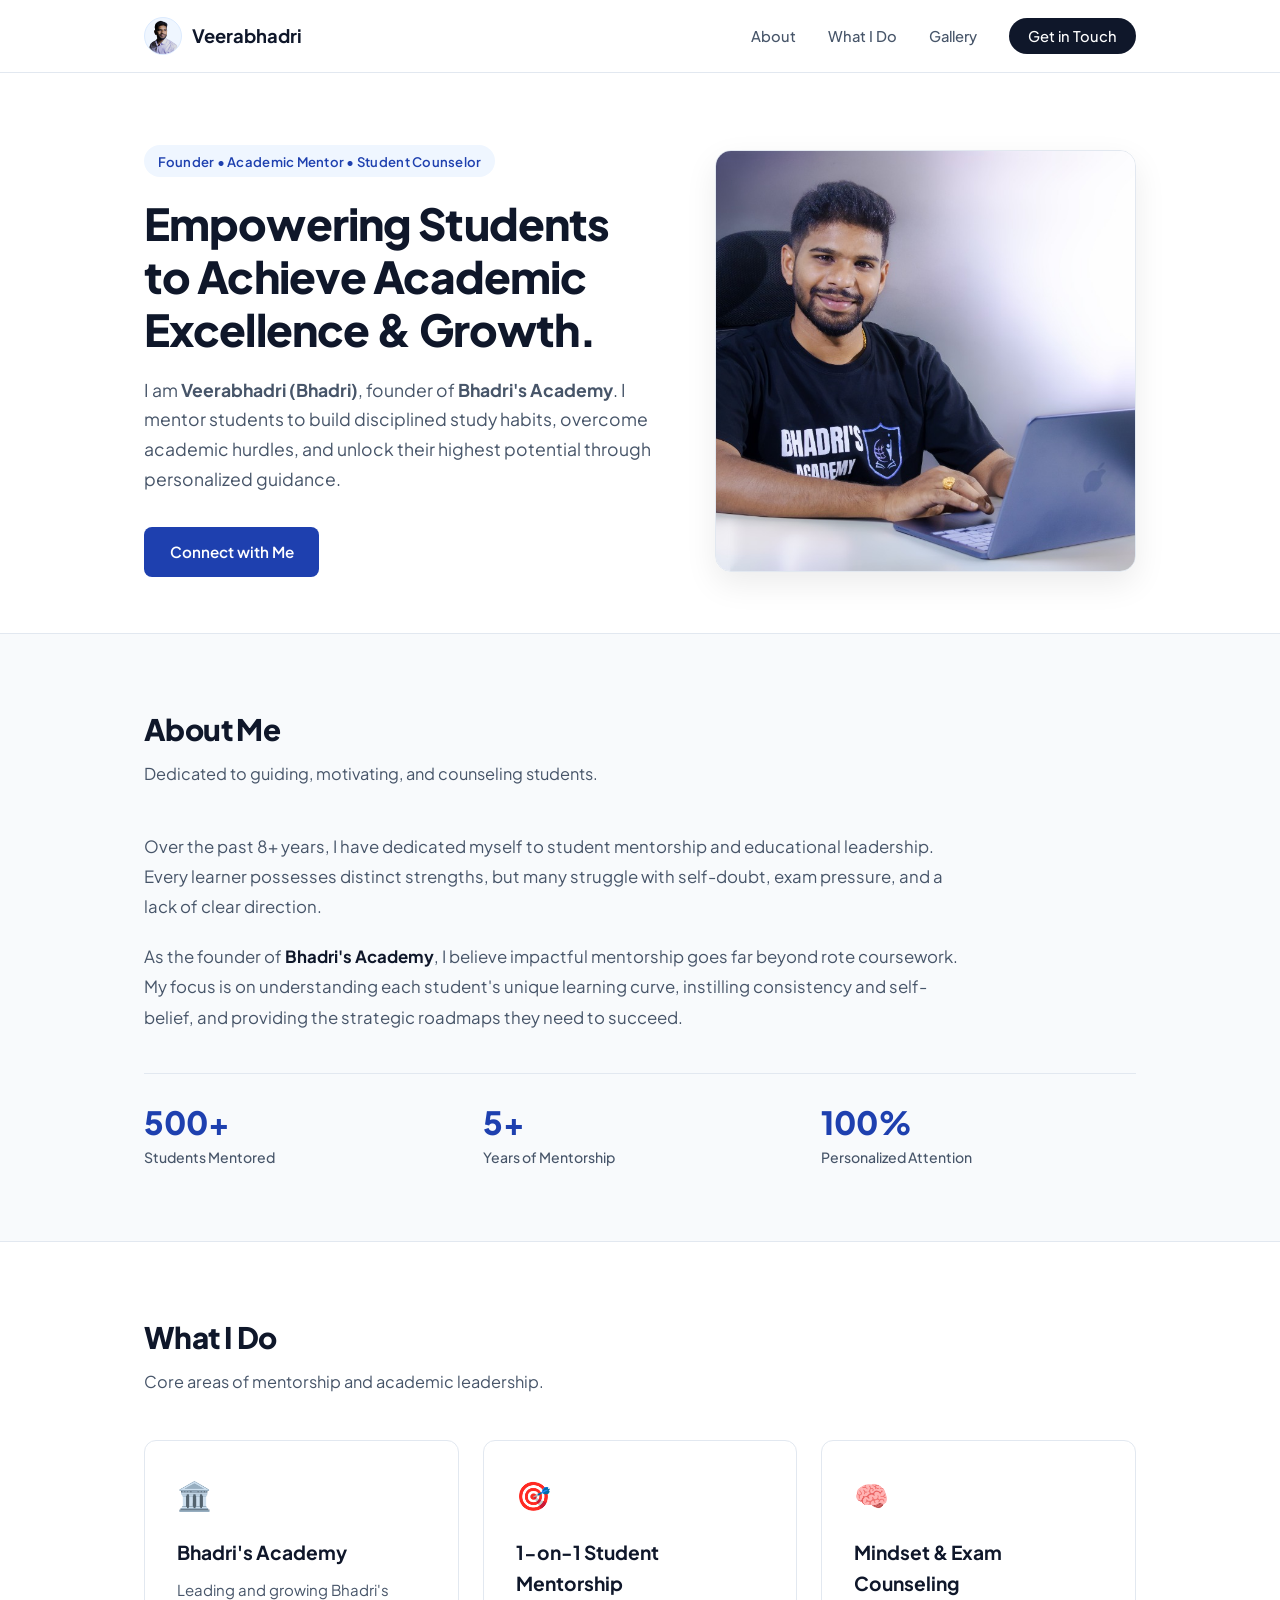
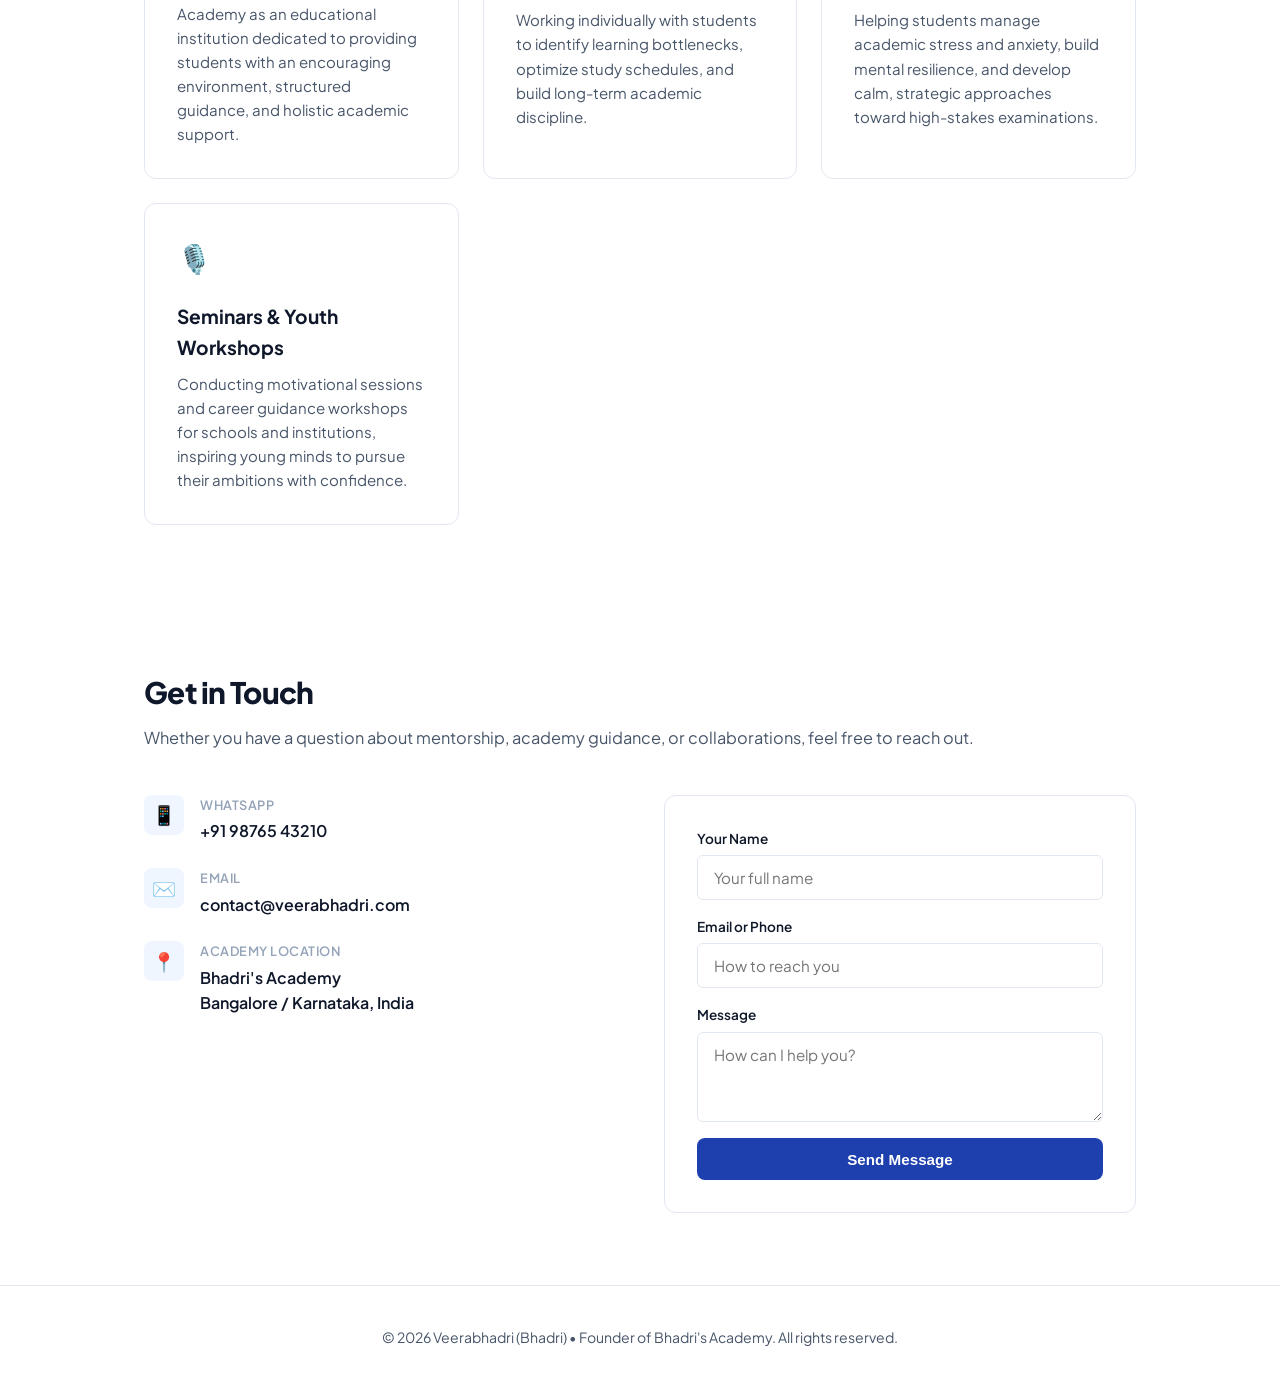
==== index.html @ ef9666cf "Initial commit: Veerabhadri (Bhadri) portfolio and gallery" ====
<!DOCTYPE html>
<html lang="en">
<head>
  <meta charset="UTF-8">
  <meta name="viewport" content="width=device-width, initial-scale=1.0">
  <title>Veerabhadri (Bhadri) | Founder & Academic Mentor, Bhadri's Academy</title>
  
  <link rel="icon" type="image/png" href="assets/images/favicon.png?v=2">
  <link rel="shortcut icon" href="favicon.ico?v=2">
  <link rel="apple-touch-icon" href="assets/images/favicon.png?v=2">

  <!-- Google Font -->
  <link rel="preconnect" href="https://fonts.googleapis.com">
  <link rel="preconnect" href="https://fonts.gstatic.com" crossorigin>
  <link href="https://fonts.googleapis.com/css2?family=Plus+Jakarta+Sans:wght@400;500;600;700;800&display=swap" rel="stylesheet">

  <link rel="stylesheet" href="assets/css/style.css">
</head>
<body>

  <!-- Navigation -->
  <header class="header">
    <div class="container nav-wrap">
      <a href="#home" class="brand">
        <img src="assets/images/logo.png" alt="Veerabhadri" class="brand-icon">
        <span>Veerabhadri</span>
      </a>

      <nav>
        <ul class="nav-links">
          <li><a href="#about">About</a></li>
          <li><a href="#focus">What I Do</a></li>
          <li><a href="gallery.html">Gallery</a></li>
          <li><a href="#contact" class="btn-contact">Get in Touch</a></li>
        </ul>
      </nav>
    </div>
  </header>

  <!-- Hero Section -->
  <section id="home" class="hero">
    <div class="container hero-grid">
      <div>
        <span class="tagline-chip">Founder &bull; Academic Mentor &bull; Student Counselor</span>
        <h1>Empowering Students to Achieve Academic Excellence & Growth.</h1>
        <p>
          I am <strong>Veerabhadri (Bhadri)</strong>, founder of <strong>Bhadri's Academy</strong>. I mentor students to build disciplined study habits, overcome academic hurdles, and unlock their highest potential through personalized guidance.
        </p>
        <div class="hero-actions">
          <a href="#contact" class="btn btn-primary">Connect with Me</a>
        </div>
      </div>

      <div class="hero-img-wrap">
        <img src="assets/images/bhadri-executive-desk.jpg" alt="Veerabhadri at desk">
      </div>
    </div>
  </section>

  <!-- About Section -->
  <section id="about" class="section section-alt">
    <div class="container">
      <div class="section-head">
        <h2>About Me</h2>
        <p>Dedicated to guiding, motivating, and counseling students.</p>
      </div>

      <div class="about-text">
        <p>
          Over the past 8+ years, I have dedicated myself to student mentorship and educational leadership. Every learner possesses distinct strengths, but many struggle with self-doubt, exam pressure, and a lack of clear direction.
        </p>
        <p>
          As the founder of <strong>Bhadri's Academy</strong>, I believe impactful mentorship goes far beyond rote coursework. My focus is on understanding each student's unique learning curve, instilling consistency and self-belief, and providing the strategic roadmaps they need to succeed.
        </p>
      </div>

      <div class="stats-row">
        <div class="stat-item">
          <h3>500+</h3>
          <span>Students Mentored</span>
        </div>
        <div class="stat-item">
          <h3>5+</h3>
          <span>Years of Mentorship</span>
        </div>
        <div class="stat-item">
          <h3>100%</h3>
          <span>Personalized Attention</span>
        </div>
      </div>
    </div>
  </section>

  <!-- What I Do Section -->
  <section id="focus" class="section">
    <div class="container">
      <div class="section-head">
        <h2>What I Do</h2>
        <p>Core areas of mentorship and academic leadership.</p>
      </div>

      <div class="cards-grid">
        <div class="card">
          <div class="card-icon">🏛️</div>
          <h3>Bhadri's Academy</h3>
          <p>
            Leading and growing Bhadri's Academy as an educational institution dedicated to providing students with an encouraging environment, structured guidance, and holistic academic support.
          </p>
        </div>

        <div class="card">
          <div class="card-icon">🎯</div>
          <h3>1-on-1 Student Mentorship</h3>
          <p>
            Working individually with students to identify learning bottlenecks, optimize study schedules, and build long-term academic discipline.
          </p>
        </div>

        <div class="card">
          <div class="card-icon">🧠</div>
          <h3>Mindset & Exam Counseling</h3>
          <p>
            Helping students manage academic stress and anxiety, build mental resilience, and develop calm, strategic approaches toward high-stakes examinations.
          </p>
        </div>

        <div class="card">
          <div class="card-icon">🎙️</div>
          <h3>Seminars & Youth Workshops</h3>
          <p>
            Conducting motivational sessions and career guidance workshops for schools and institutions, inspiring young minds to pursue their ambitions with confidence.
          </p>
        </div>
      </div>
    </div>
  </section>


  <!-- Contact Section -->
  <section id="contact" class="section">
    <div class="container">
      <div class="section-head">
        <h2>Get in Touch</h2>
        <p>Whether you have a question about mentorship, academy guidance, or collaborations, feel free to reach out.</p>
      </div>

      <div class="contact-grid">
        <div class="contact-info">
          <div class="contact-item">
            <div class="contact-icon">📱</div>
            <div>
              <div class="contact-label">WhatsApp</div>
              <div class="contact-val">
                <a href="https://wa.me/919876543210" target="_blank" rel="noopener">+91 98765 43210</a>
              </div>
            </div>
          </div>

          <div class="contact-item">
            <div class="contact-icon">✉️</div>
            <div>
              <div class="contact-label">Email</div>
              <div class="contact-val">
                <a href="mailto:contact@veerabhadri.com">contact@veerabhadri.com</a>
              </div>
            </div>
          </div>

          <div class="contact-item">
            <div class="contact-icon">📍</div>
            <div>
              <div class="contact-label">Academy Location</div>
              <div class="contact-val">
                Bhadri's Academy<br>
                Bangalore / Karnataka, India
              </div>
            </div>
          </div>
        </div>

        <form id="contactForm" class="simple-form">
          <div id="formSuccess" class="form-success"></div>

          <div class="form-group">
            <label for="name">Your Name</label>
            <input type="text" id="name" required placeholder="Your full name">
          </div>

          <div class="form-group">
            <label for="email">Email or Phone</label>
            <input type="text" id="email" required placeholder="How to reach you">
          </div>

          <div class="form-group">
            <label for="message">Message</label>
            <textarea id="message" rows="3" required placeholder="How can I help you?"></textarea>
          </div>

          <button type="submit" class="btn btn-primary" style="border: none; cursor: pointer; justify-content: center;">
            Send Message
          </button>
        </form>
      </div>
    </div>
  </section>

  <!-- Footer -->
  <footer class="footer">
    <div class="container">
      <p>&copy; 2026 Veerabhadri (Bhadri) &bull; Founder of Bhadri's Academy. All rights reserved.</p>
    </div>
  </footer>

  <script src="assets/js/main.js"></script>
</body>
</html>
---- assets/css/style.css ----
/* ==========================================================================
   Veerabhadri (Bhadri) - Clean & Minimal Portfolio
   ========================================================================== */

:root {
  --primary: #1E40AF;
  --primary-hover: #1D4ED8;
  --text-main: #0F172A;
  --text-muted: #475569;
  --text-light: #94A3B8;
  --bg-page: #FFFFFF;
  --bg-section: #F8FAFC;
  --bg-card: #FFFFFF;
  --border: #E2E8F0;
  --radius: 12px;
  --font-main: 'Plus Jakarta Sans', -apple-system, BlinkMacSystemFont, 'Segoe UI', Roboto, sans-serif;
}

*, *::before, *::after {
  box-sizing: border-box;
  margin: 0;
  padding: 0;
}

html {
  scroll-behavior: smooth;
  scroll-padding-top: 80px;
}

body {
  font-family: var(--font-main);
  background: var(--bg-page);
  color: var(--text-main);
  line-height: 1.6;
  -webkit-font-smoothing: antialiased;
}

img {
  display: block;
  max-width: 100%;
}

a {
  color: inherit;
  text-decoration: none;
}

.container {
  max-width: 1040px;
  margin: 0 auto;
  padding: 0 1.5rem;
}

/* Header */
.header {
  position: sticky;
  top: 0;
  background: rgba(255, 255, 255, 0.95);
  backdrop-filter: blur(10px);
  border-bottom: 1px solid var(--border);
  z-index: 50;
}

.nav-wrap {
  display: flex;
  align-items: center;
  justify-content: space-between;
  height: 72px;
}

.brand {
  display: flex;
  align-items: center;
  gap: 0.6rem;
  font-weight: 700;
  font-size: 1.15rem;
  color: var(--text-main);
}

.brand-icon {
  width: 38px;
  height: 38px;
  border-radius: 50%;
  object-fit: cover;
  background: #EFF6FF;
  border: 1.5px solid #DBEAFE;
  display: block;
  flex-shrink: 0;
}

.nav-links {
  display: flex;
  gap: 2rem;
  list-style: none;
}

.nav-links a {
  font-size: 0.92rem;
  font-weight: 500;
  color: var(--text-muted);
  transition: color 0.2s;
}

.nav-links a:hover {
  color: var(--primary);
}

.btn-contact {
  background: var(--text-main);
  color: #FFFFFF !important;
  padding: 0.55rem 1.2rem;
  border-radius: 999px;
  font-weight: 600;
  font-size: 0.88rem;
  transition: background 0.2s;
}

.btn-contact:hover {
  background: var(--primary);
}

/* Hero Section */
.hero {
  padding: 4.5rem 0 3.5rem;
}

.hero-grid {
  display: grid;
  grid-template-columns: 1.1fr 0.9fr;
  align-items: center;
  gap: 3.5rem;
}

.tagline-chip {
  display: inline-block;
  font-size: 0.82rem;
  font-weight: 600;
  color: var(--primary);
  background: #EFF6FF;
  padding: 0.35rem 0.85rem;
  border-radius: 999px;
  margin-bottom: 1.25rem;
  letter-spacing: 0.02em;
}

.hero h1 {
  font-size: 2.75rem;
  font-weight: 800;
  line-height: 1.2;
  letter-spacing: -0.02em;
  margin-bottom: 1.25rem;
}

.hero p {
  font-size: 1.1rem;
  color: var(--text-muted);
  line-height: 1.7;
  margin-bottom: 2rem;
}

.hero-actions {
  display: flex;
  gap: 1rem;
  flex-wrap: wrap;
}

.btn {
  display: inline-flex;
  align-items: center;
  gap: 0.5rem;
  padding: 0.8rem 1.6rem;
  border-radius: 8px;
  font-size: 0.95rem;
  font-weight: 600;
  transition: all 0.2s;
}

.btn-primary {
  background: var(--primary);
  color: #FFFFFF;
}

.btn-primary:hover {
  background: var(--primary-hover);
}

.btn-outline {
  border: 1px solid var(--border);
  color: var(--text-main);
  background: #FFFFFF;
}

.btn-outline:hover {
  background: var(--bg-section);
  border-color: #CBD5E1;
}

.hero-img-wrap {
  border-radius: 16px;
  overflow: hidden;
  box-shadow: 0 12px 32px rgba(0, 0, 0, 0.08);
  border: 1px solid var(--border);
}

.hero-img-wrap img {
  width: 100%;
  height: 420px;
  object-fit: cover;
  object-position: center top;
}

/* Section Common */
.section {
  padding: 4.5rem 0;
}

.section-alt {
  background: var(--bg-section);
  border-top: 1px solid var(--border);
  border-bottom: 1px solid var(--border);
}

.section-head {
  margin-bottom: 2.75rem;
}

.section-head h2 {
  font-size: 1.85rem;
  font-weight: 800;
  letter-spacing: -0.02em;
  margin-bottom: 0.5rem;
}

.section-head p {
  color: var(--text-muted);
  font-size: 1.02rem;
}

/* About Section */
.about-text {
  font-size: 1.05rem;
  color: var(--text-muted);
  line-height: 1.8;
  display: flex;
  flex-direction: column;
  gap: 1.25rem;
  max-width: 820px;
}

.about-text strong {
  color: var(--text-main);
}

.stats-row {
  display: grid;
  grid-template-columns: repeat(3, 1fr);
  gap: 1.5rem;
  margin-top: 2.5rem;
  padding-top: 2rem;
  border-top: 1px solid var(--border);
}

.stat-item h3 {
  font-size: 2rem;
  font-weight: 800;
  color: var(--primary);
  line-height: 1;
  margin-bottom: 0.35rem;
}

.stat-item span {
  font-size: 0.88rem;
  color: var(--text-muted);
  font-weight: 500;
}

/* What I Do Grid */
.cards-grid {
  display: grid;
  grid-template-columns: repeat(auto-fit, minmax(280px, 1fr));
  gap: 1.5rem;
}

.card {
  background: var(--bg-card);
  border: 1px solid var(--border);
  border-radius: var(--radius);
  padding: 2rem;
  transition: transform 0.2s, box-shadow 0.2s;
}

.card:hover {
  transform: translateY(-3px);
  box-shadow: 0 10px 24px rgba(0, 0, 0, 0.05);
}

.card-icon {
  font-size: 1.75rem;
  margin-bottom: 1.25rem;
}

.card h3 {
  font-size: 1.2rem;
  font-weight: 700;
  margin-bottom: 0.6rem;
}

.card p {
  color: var(--text-muted);
  font-size: 0.94rem;
  line-height: 1.6;
}

/* Gallery Masonry (Natural Uncropped Aspect Ratios) */
.gallery-masonry {
  column-count: 3;
  column-gap: 1.25rem;
}

@media (max-width: 900px) {
  .gallery-masonry {
    column-count: 2;
  }
}

@media (max-width: 560px) {
  .gallery-masonry {
    column-count: 1;
  }
}

.gallery-item {
  break-inside: avoid;
  margin-bottom: 1.25rem;
  border-radius: var(--radius);
  overflow: hidden;
  background: var(--bg-card);
  border: 1px solid var(--border);
  box-shadow: 0 2px 8px rgba(0, 0, 0, 0.04);
  cursor: pointer;
  transition: transform 0.2s ease, box-shadow 0.2s ease;
}

.gallery-item:hover {
  transform: translateY(-3px);
  box-shadow: 0 10px 24px rgba(0, 0, 0, 0.08);
}

.gallery-item img {
  width: 100%;
  height: auto;
  display: block;
  transition: opacity 0.2s ease;
}

.gallery-item:hover img {
  opacity: 0.95;
}

/* Lightbox Modal (Uncropped, Natural Ratio Viewer) */
.lightbox {
  position: fixed;
  inset: 0;
  background: rgba(15, 23, 42, 0.94);
  backdrop-filter: blur(8px);
  display: none;
  align-items: center;
  justify-content: center;
  z-index: 1000;
  padding: 1.5rem;
}

.lightbox.active {
  display: flex;
}

.lightbox-content {
  position: relative;
  max-width: 92vw;
  max-height: 92vh;
  display: flex;
  align-items: center;
  justify-content: center;
}

.lightbox-img {
  max-width: 90vw;
  max-height: 85vh;
  width: auto;
  height: auto;
  object-fit: contain;
  border-radius: 8px;
  box-shadow: 0 20px 50px rgba(0, 0, 0, 0.6);
  display: block;
}

.lightbox-close {
  position: absolute;
  top: -45px;
  right: 0;
  background: none;
  border: none;
  color: #FFFFFF;
  font-size: 2.2rem;
  line-height: 1;
  cursor: pointer;
  padding: 0.25rem;
  opacity: 0.85;
  transition: opacity 0.2s;
}

.lightbox-close:hover {
  opacity: 1;
}

.lightbox-btn {
  position: absolute;
  top: 50%;
  transform: translateY(-50%);
  background: rgba(255, 255, 255, 0.15);
  border: 1px solid rgba(255, 255, 255, 0.25);
  color: #FFFFFF;
  width: 44px;
  height: 44px;
  border-radius: 50%;
  display: flex;
  align-items: center;
  justify-content: center;
  cursor: pointer;
  font-size: 1.25rem;
  transition: background 0.2s;
}

.lightbox-btn:hover {
  background: rgba(255, 255, 255, 0.3);
}

.lightbox-prev {
  left: -60px;
}

.lightbox-next {
  right: -60px;
}

@media (max-width: 768px) {
  .lightbox-prev {
    left: 10px;
    background: rgba(0, 0, 0, 0.6);
  }
  .lightbox-next {
    right: 10px;
    background: rgba(0, 0, 0, 0.6);
  }
  .lightbox-btn {
    width: 38px;
    height: 38px;
  }
}

/* Contact Section */
.contact-grid {
  display: grid;
  grid-template-columns: 1fr 1fr;
  gap: 3rem;
  align-items: start;
}

.contact-info {
  display: flex;
  flex-direction: column;
  gap: 1.5rem;
}

.contact-item {
  display: flex;
  align-items: flex-start;
  gap: 1rem;
}

.contact-icon {
  width: 40px;
  height: 40px;
  border-radius: 8px;
  background: #EFF6FF;
  color: var(--primary);
  display: flex;
  align-items: center;
  justify-content: center;
  font-size: 1.2rem;
  flex-shrink: 0;
}

.contact-label {
  font-size: 0.8rem;
  color: var(--text-light);
  font-weight: 600;
  text-transform: uppercase;
  letter-spacing: 0.04em;
  margin-bottom: 0.2rem;
}

.contact-val {
  font-size: 1rem;
  font-weight: 600;
  color: var(--text-main);
}

.contact-val a:hover {
  color: var(--primary);
}

/* Contact Form */
.simple-form {
  display: flex;
  flex-direction: column;
  gap: 1rem;
  background: var(--bg-card);
  border: 1px solid var(--border);
  border-radius: var(--radius);
  padding: 2rem;
}

.form-group {
  display: flex;
  flex-direction: column;
  gap: 0.35rem;
}

.form-group label {
  font-size: 0.85rem;
  font-weight: 600;
  color: var(--text-main);
}

.form-group input,
.form-group textarea {
  padding: 0.75rem 1rem;
  border: 1px solid var(--border);
  border-radius: 6px;
  font-family: inherit;
  font-size: 0.95rem;
  color: var(--text-main);
  background: #FFFFFF;
  transition: border-color 0.2s;
}

.form-group input:focus,
.form-group textarea:focus {
  outline: none;
  border-color: var(--primary);
}

.form-group textarea {
  resize: vertical;
  min-height: 90px;
}

.form-success {
  display: none;
  padding: 1rem;
  background: #ECFDF5;
  border: 1px solid #A7F3D0;
  border-radius: 6px;
  color: #065F46;
  font-size: 0.92rem;
  font-weight: 500;
}

/* Footer */
.footer {
  padding: 2.5rem 0;
  border-top: 1px solid var(--border);
  text-align: center;
  color: var(--text-muted);
  font-size: 0.88rem;
}

/* Responsive */
@media (max-width: 820px) {
  .hero-grid {
    grid-template-columns: 1fr;
    text-align: center;
    gap: 2.5rem;
  }

  .hero h1 {
    font-size: 2.2rem;
  }

  .hero-actions {
    justify-content: center;
  }

  .hero-img-wrap img {
    height: 360px;
  }

  .gallery-grid {
    grid-template-columns: 1fr;
  }

  .contact-grid {
    grid-template-columns: 1fr;
    gap: 2rem;
  }

  .nav-links {
    display: none;
  }
}
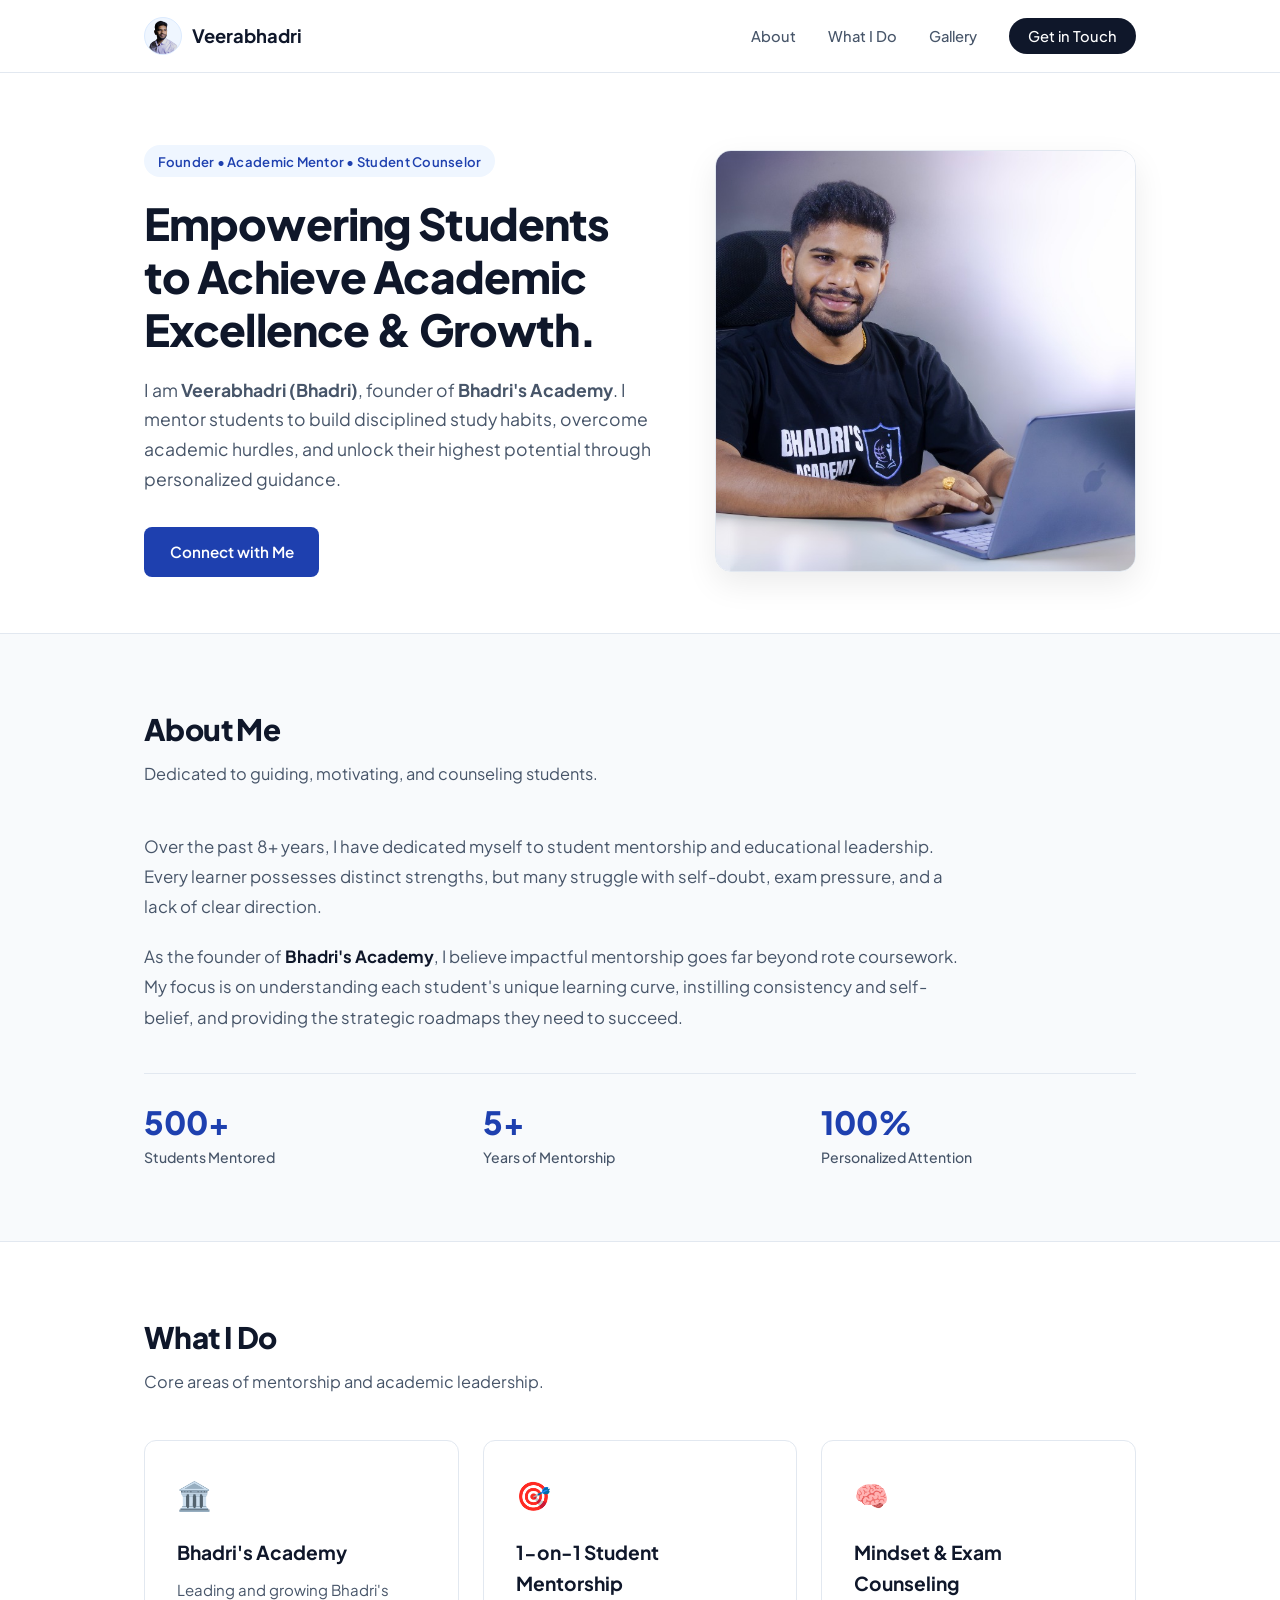
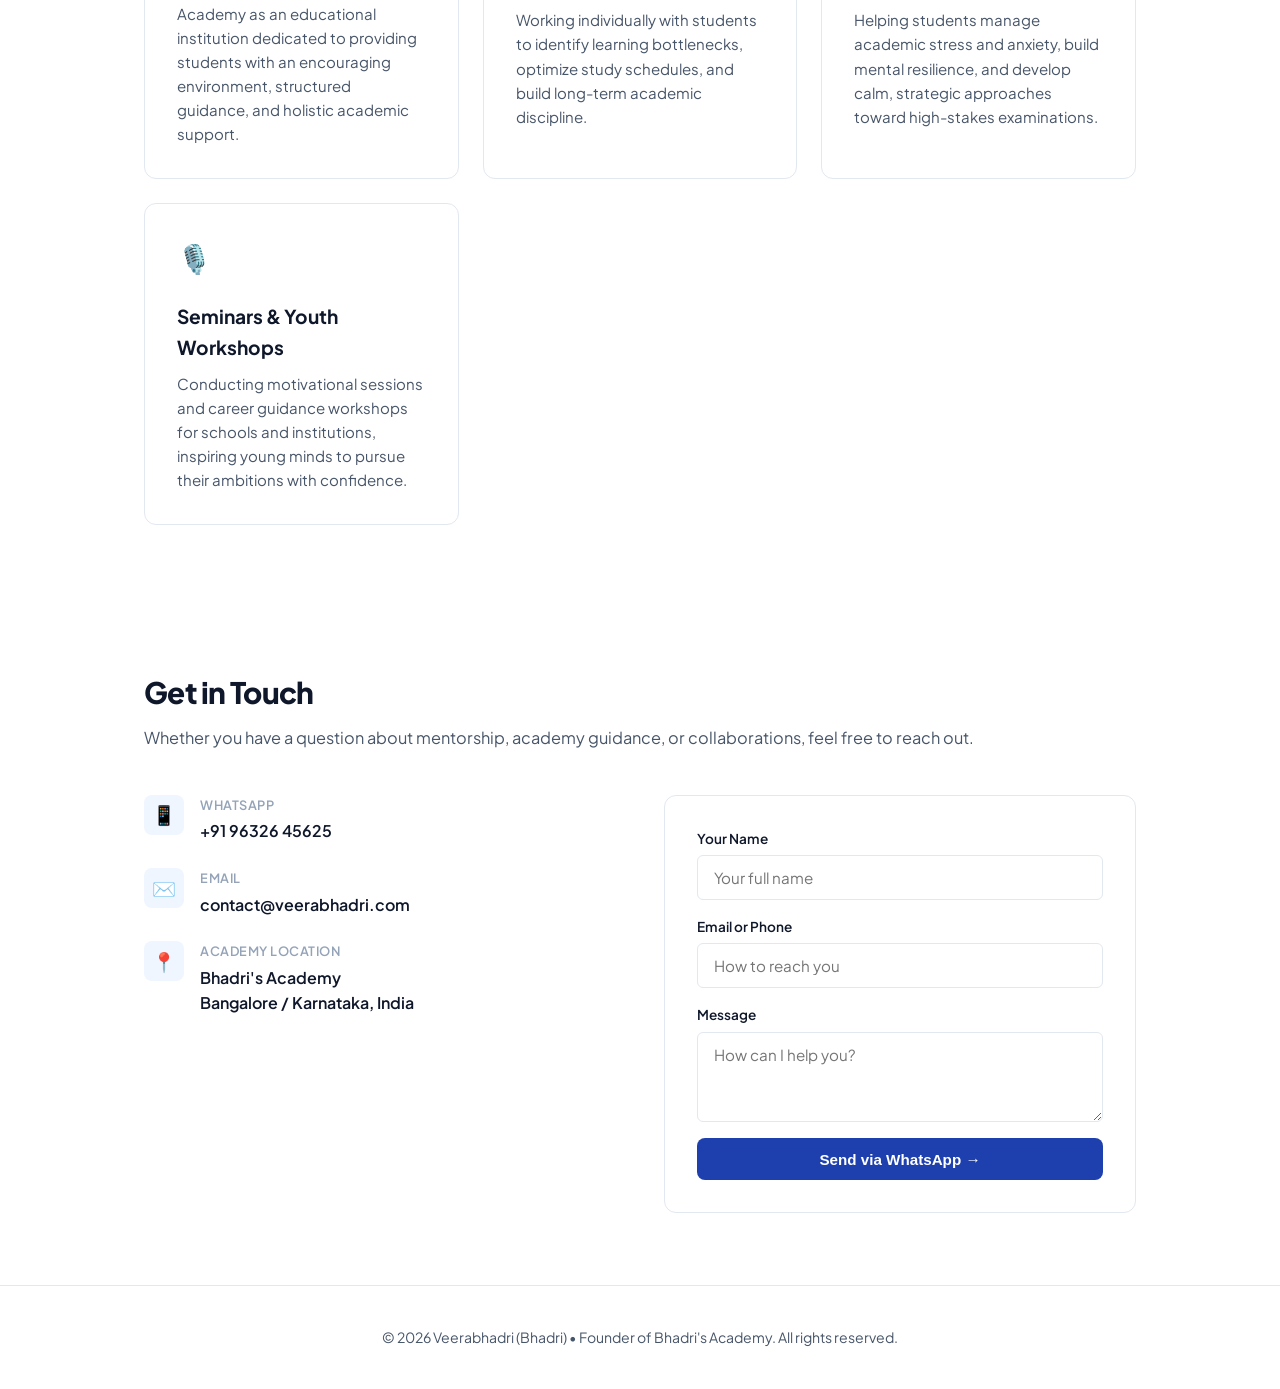
==== commit 24919c73: "Redirect Get in Touch form details to WhatsApp number +91 96326 45625" ====
--- a/index.html
+++ b/index.html
@@ -26,7 +26,13 @@
         <span>Veerabhadri</span>
       </a>
 
-      <nav>
+      <button id="hamburgerBtn" class="hamburger-btn" aria-label="Toggle navigation" aria-expanded="false">
+        <span></span>
+        <span></span>
+        <span></span>
+      </button>
+
+      <nav id="navMenu" class="nav-menu">
         <ul class="nav-links">
           <li><a href="#about">About</a></li>
           <li><a href="#focus">What I Do</a></li>
@@ -151,7 +157,7 @@
             <div>
               <div class="contact-label">WhatsApp</div>
               <div class="contact-val">
-                <a href="https://wa.me/919876543210" target="_blank" rel="noopener">+91 98765 43210</a>
+                <a href="https://wa.me/919632645625" target="_blank" rel="noopener">+91 96326 45625</a>
               </div>
             </div>
           </div>
@@ -197,7 +203,7 @@
           </div>
 
           <button type="submit" class="btn btn-primary" style="border: none; cursor: pointer; justify-content: center;">
-            Send Message
+            Send via WhatsApp &rarr;
           </button>
         </form>
       </div>
--- a/assets/css/style.css
+++ b/assets/css/style.css
@@ -86,6 +86,40 @@
   border: 1.5px solid #DBEAFE;
   display: block;
   flex-shrink: 0;
+}
+
+/* Hamburger Button (Mobile View) */
+.hamburger-btn {
+  display: none;
+  flex-direction: column;
+  justify-content: space-between;
+  width: 26px;
+  height: 18px;
+  background: transparent;
+  border: none;
+  cursor: pointer;
+  padding: 0;
+  z-index: 101;
+}
+
+.hamburger-btn span {
+  width: 100%;
+  height: 2px;
+  background-color: var(--text-main);
+  border-radius: 2px;
+  transition: transform 0.25s ease, opacity 0.25s ease;
+}
+
+.hamburger-btn.active span:nth-child(1) {
+  transform: translateY(8px) rotate(45deg);
+}
+
+.hamburger-btn.active span:nth-child(2) {
+  opacity: 0;
+}
+
+.hamburger-btn.active span:nth-child(3) {
+  transform: translateY(-8px) rotate(-45deg);
 }
 
 .nav-links {
@@ -605,7 +639,48 @@
     gap: 2rem;
   }
 
+  .hamburger-btn {
+    display: flex;
+  }
+
+  .nav-menu {
+    position: fixed;
+    top: 72px;
+    left: 0;
+    right: 0;
+    background: #FFFFFF;
+    border-bottom: 1px solid var(--border);
+    box-shadow: 0 16px 32px rgba(0, 0, 0, 0.08);
+    padding: 1.5rem 2rem;
+    opacity: 0;
+    visibility: hidden;
+    transform: translateY(-8px);
+    transition: opacity 0.25s ease, transform 0.25s ease, visibility 0.25s ease;
+    z-index: 99;
+  }
+
+  .nav-menu.active {
+    opacity: 1;
+    visibility: visible;
+    transform: translateY(0);
+  }
+
   .nav-links {
-    display: none;
-  }
-}
+    display: flex;
+    flex-direction: column;
+    align-items: center;
+    gap: 1.25rem;
+  }
+
+  .nav-links a {
+    font-size: 1.05rem;
+    font-weight: 600;
+    display: block;
+  }
+
+  .btn-contact {
+    display: inline-block;
+    padding: 0.75rem 2rem;
+    margin-top: 0.25rem;
+  }
+}
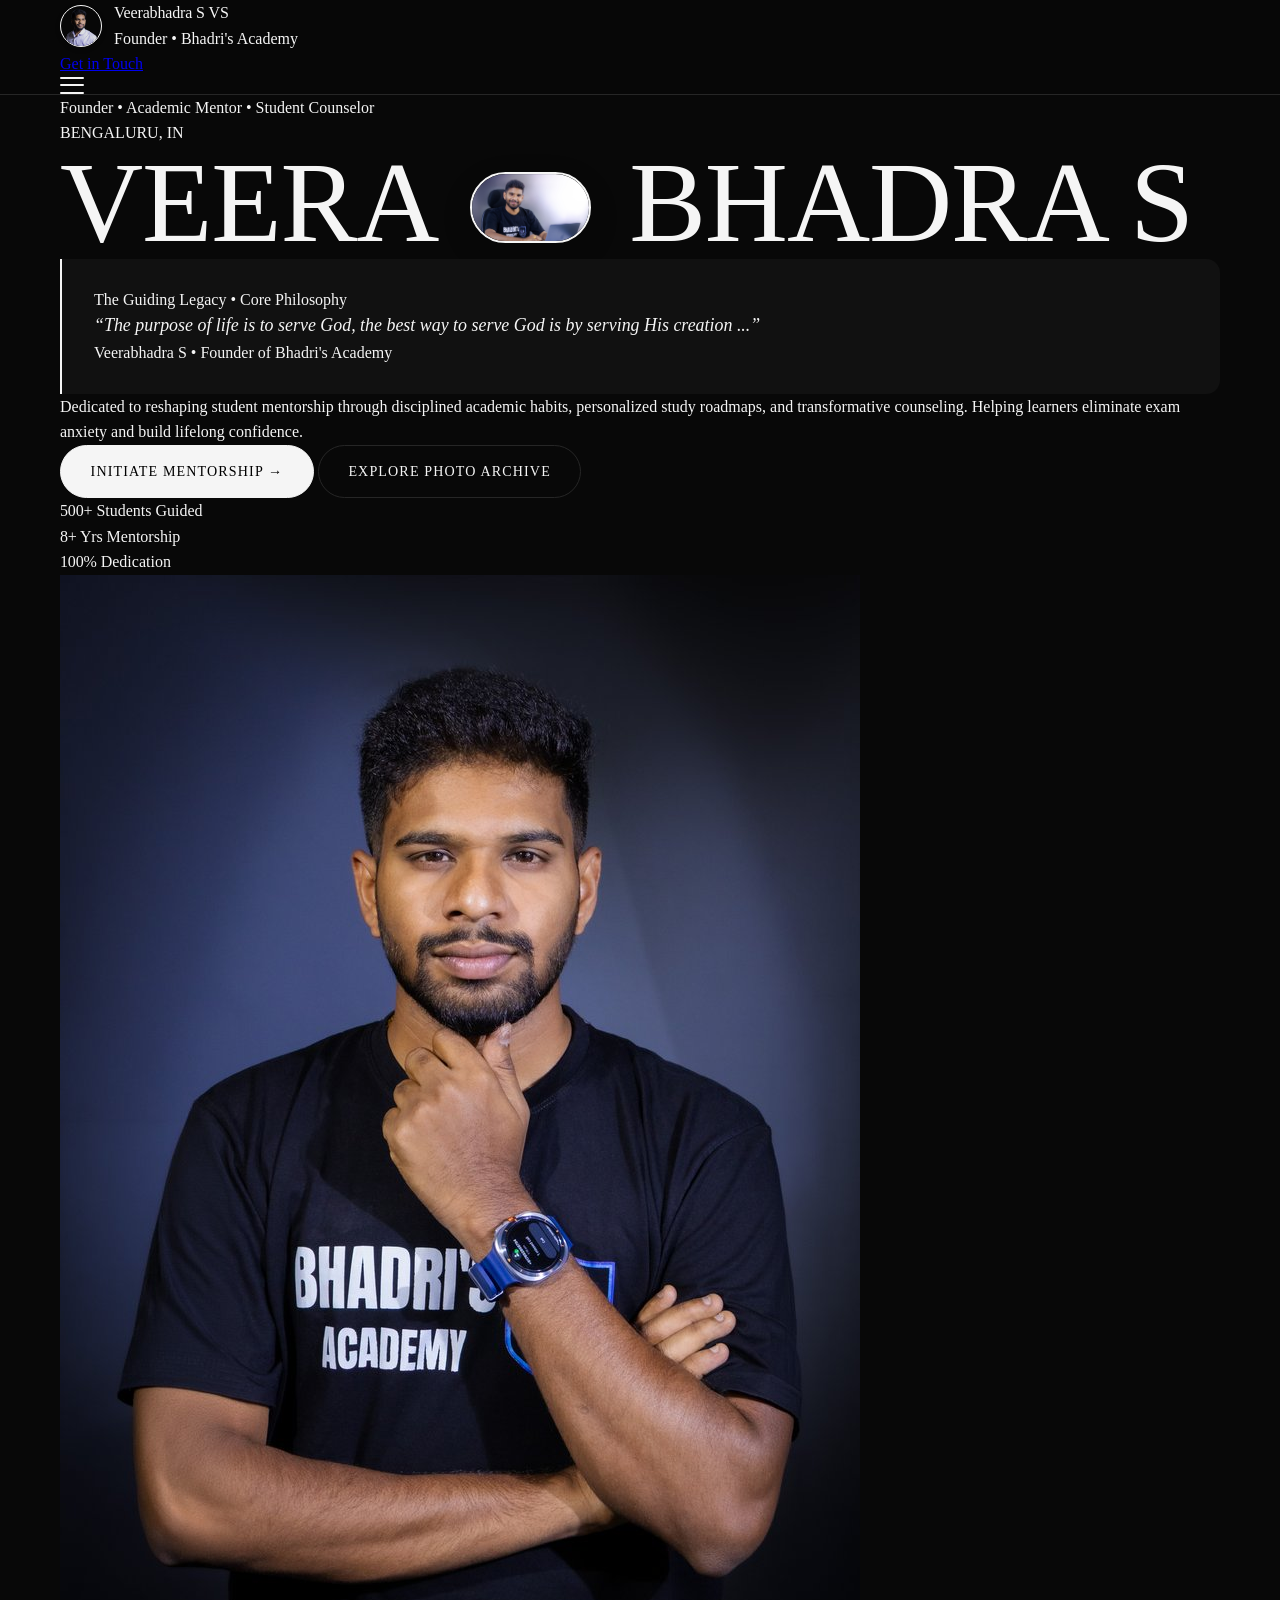
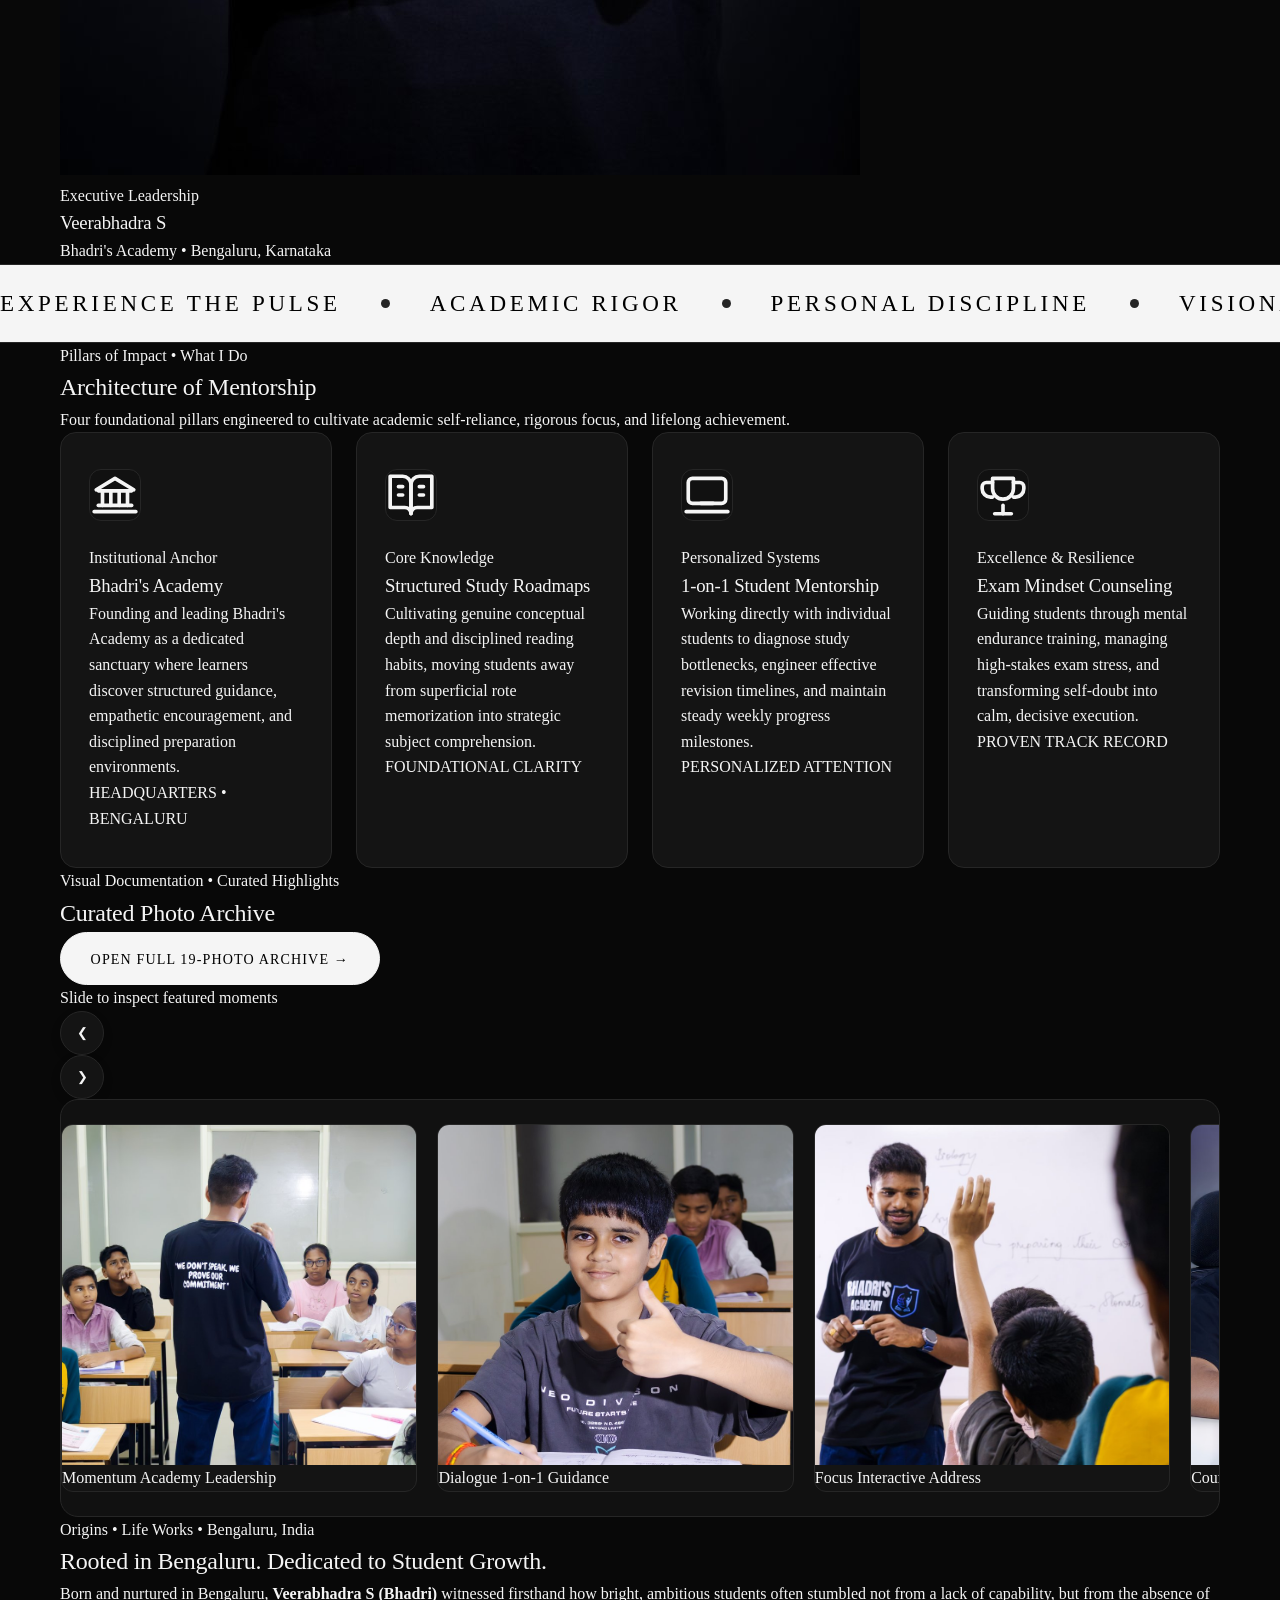
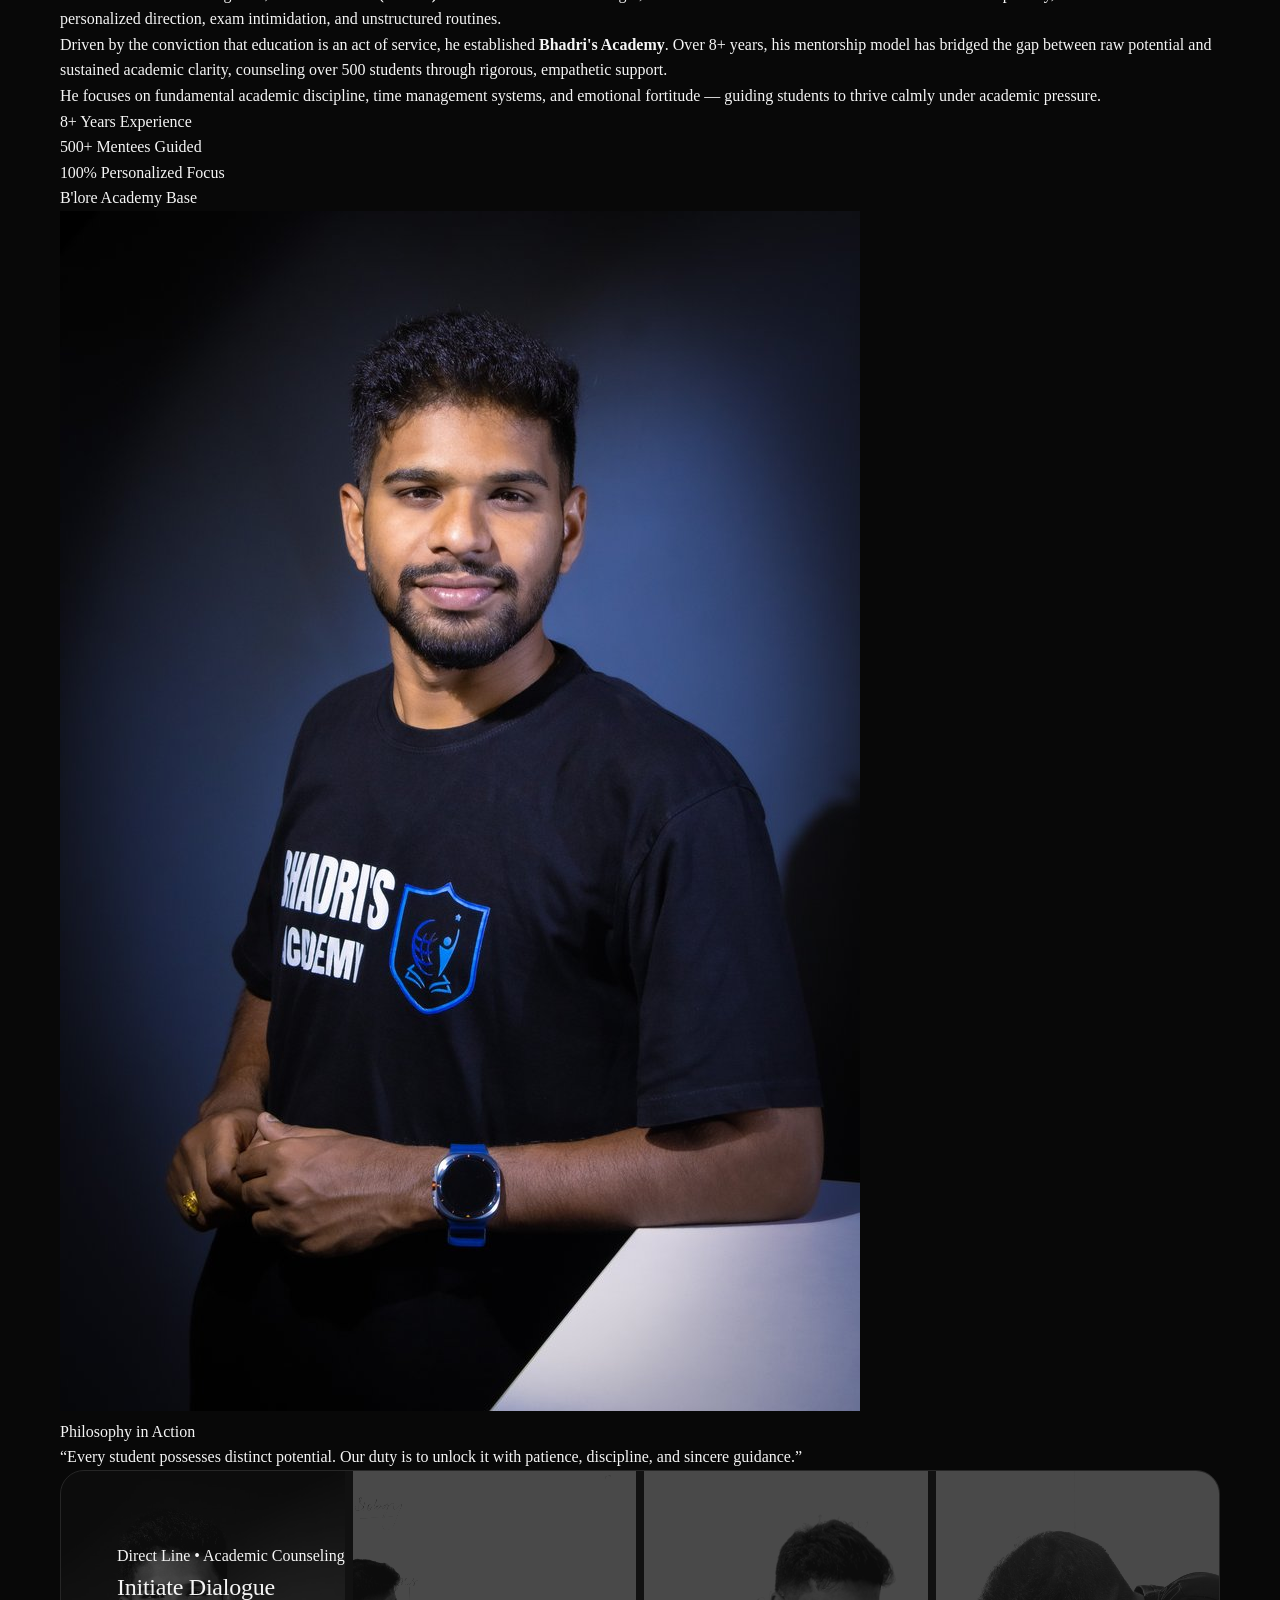
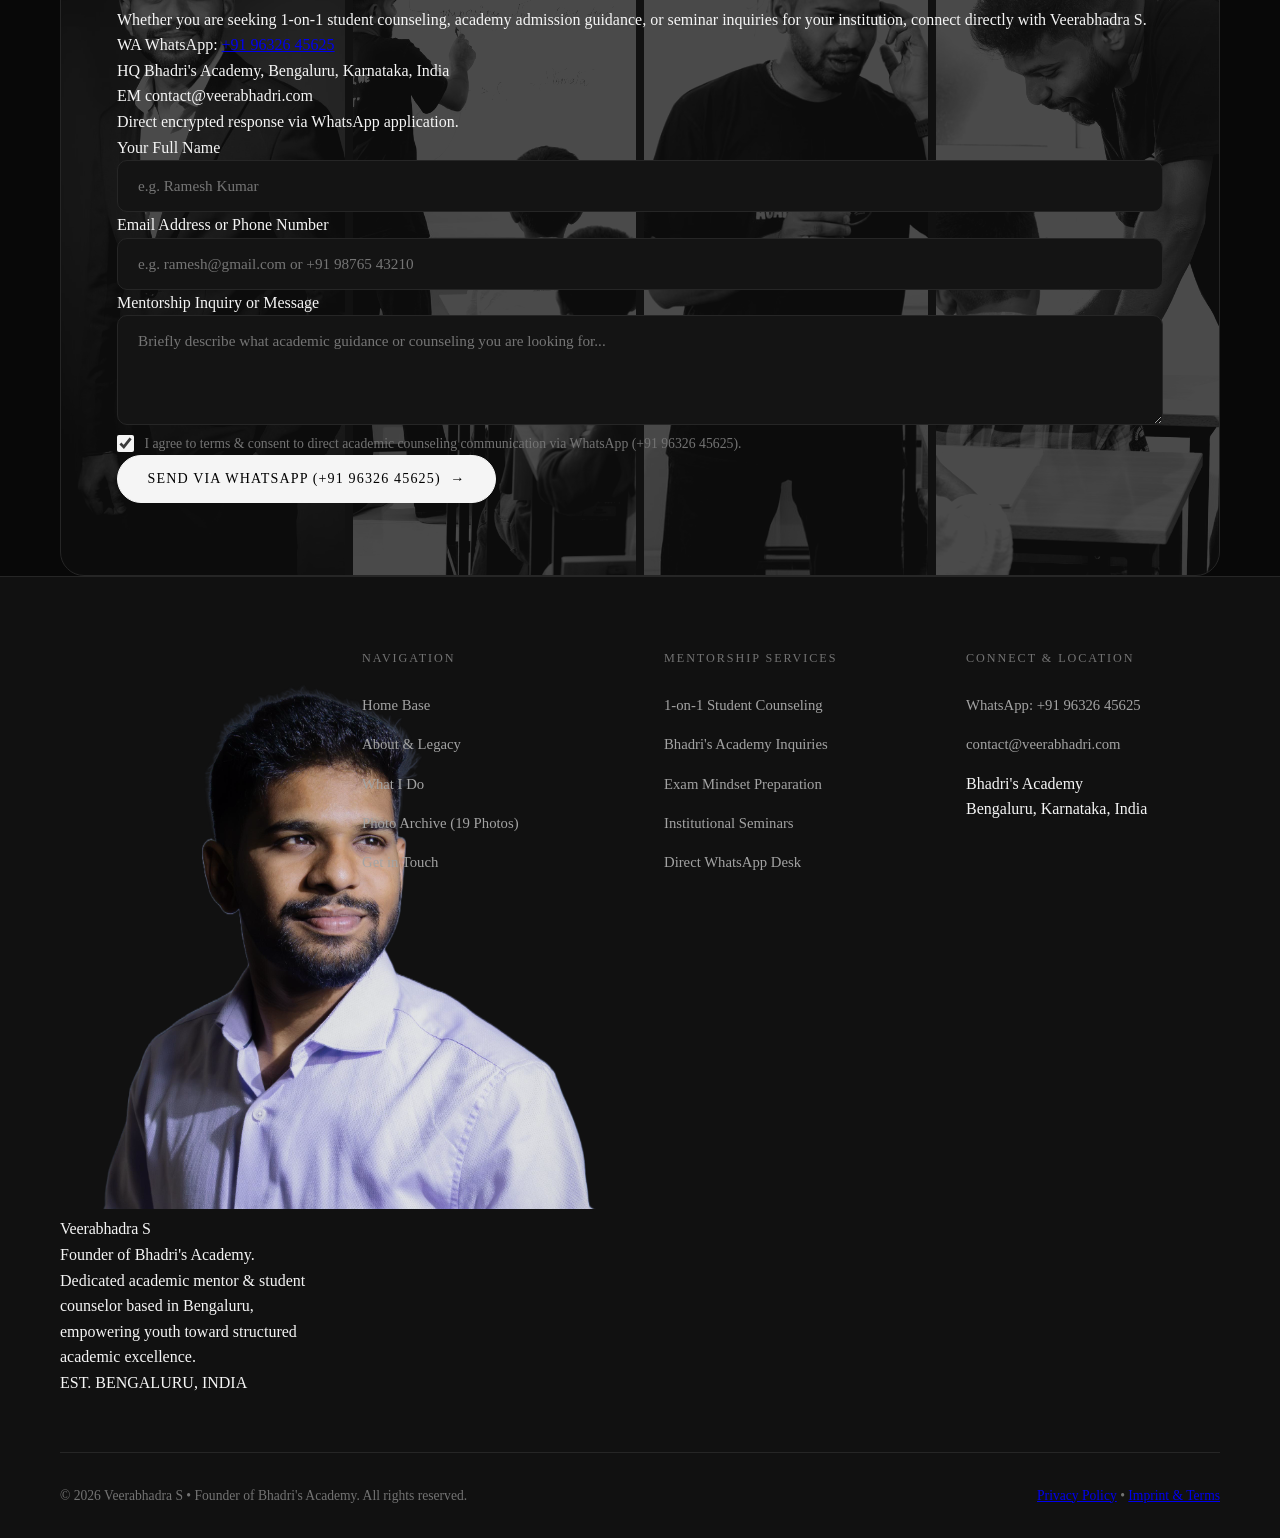
==== commit d744c8c6: "Redesign portfolio: minimalist dark editorial aesthetic, Times New Roman typography, linear icons, a" ====
--- a/index.html
+++ b/index.html
@@ -1,222 +1,751 @@
 <!DOCTYPE html>
-<html lang="en">
+<html lang="en" class="dark scroll-smooth">
 <head>
   <meta charset="UTF-8">
   <meta name="viewport" content="width=device-width, initial-scale=1.0">
-  <title>Veerabhadri (Bhadri) | Founder & Academic Mentor, Bhadri's Academy</title>
+  <title>Veerabhadra S | Founder & Academic Mentor, Bhadri's Academy</title>
   
   <link rel="icon" type="image/png" href="assets/images/favicon.png?v=2">
   <link rel="shortcut icon" href="favicon.ico?v=2">
   <link rel="apple-touch-icon" href="assets/images/favicon.png?v=2">
 
-  <!-- Google Font -->
+  <!-- Google Fonts: Times New Roman Compatible Fallback (Tinos) -->
   <link rel="preconnect" href="https://fonts.googleapis.com">
   <link rel="preconnect" href="https://fonts.gstatic.com" crossorigin>
-  <link href="https://fonts.googleapis.com/css2?family=Plus+Jakarta+Sans:wght@400;500;600;700;800&display=swap" rel="stylesheet">
-
+  <link href="https://fonts.googleapis.com/css2?family=Tinos:ital,wght@0,400;0,700;1,400;1,700&display=swap" rel="stylesheet">
+
+  <!-- Tailwind CSS CDN -->
+  <script src="https://cdn.tailwindcss.com"></script>
+  <script>
+    tailwind.config = {
+      darkMode: 'class',
+      theme: {
+        extend: {
+          fontFamily: {
+            display: ['"Times New Roman"', 'Times', 'Tinos', 'Georgia', 'serif'],
+            mono: ['"Times New Roman"', 'Times', 'Tinos', 'Georgia', 'serif'],
+            sans: ['"Times New Roman"', 'Times', 'Tinos', 'Georgia', 'serif'],
+            serif: ['"Times New Roman"', 'Times', 'Tinos', 'Georgia', 'serif'],
+          },
+          colors: {
+            editorialDark: '#080808',
+            surfaceDark: '#121212',
+            cardDark: '#161616',
+          }
+        }
+      }
+    }
+  </script>
+
+  <!-- Custom Bespoke Stylesheet -->
   <link rel="stylesheet" href="assets/css/style.css">
 </head>
-<body>
-
-  <!-- Navigation -->
-  <header class="header">
-    <div class="container nav-wrap">
-      <a href="#home" class="brand">
-        <img src="assets/images/logo.png" alt="Veerabhadri" class="brand-icon">
-        <span>Veerabhadri</span>
+<body class="bg-[#080808] text-neutral-100 font-light">
+
+  <!-- =========================================================================
+       Navigation & Header
+       Minimalist sticky top bar: Monogram Logo, Links, Dark Toggle, Mobile Drawer
+       ========================================================================= -->
+  <header class="editorial-header">
+    <div class="container-editorial h-20 flex items-center justify-between">
+      
+      <!-- Monogram & Logo in Top-Left Corner -->
+      <a href="#home" class="monogram-badge group">
+        <img src="assets/images/logo.png" alt="Veerabhadra S" class="monogram-avatar">
+        <div class="flex flex-col min-w-0">
+          <div class="flex items-center gap-2">
+            <span class="font-display text-sm tracking-widest text-black dark:text-white uppercase font-medium">Veerabhadra S</span>
+            <span class="text-[10px] font-mono tracking-widest px-1.5 py-0.5 rounded border border-neutral-300 dark:border-neutral-700 uppercase font-normal opacity-75">VS</span>
+          </div>
+          <span class="text-[11px] font-mono tracking-wider text-neutral-500 dark:text-neutral-400 uppercase font-light hidden sm:block">Founder &bull; Bhadri's Academy</span>
+        </div>
       </a>
 
-      <button id="hamburgerBtn" class="hamburger-btn" aria-label="Toggle navigation" aria-expanded="false">
-        <span></span>
-        <span></span>
-        <span></span>
-      </button>
-
-      <nav id="navMenu" class="nav-menu">
-        <ul class="nav-links">
-          <li><a href="#about">About</a></li>
-          <li><a href="#focus">What I Do</a></li>
-          <li><a href="gallery.html">Gallery</a></li>
-          <li><a href="#contact" class="btn-contact">Get in Touch</a></li>
-        </ul>
-      </nav>
+      <!-- Right Header Actions (Center navbar removed) -->
+      <div class="flex items-center gap-3 sm:gap-4 flex-shrink-0">
+        
+        <!-- Direct Get in Touch CTA -->
+        <a href="#contact" class="text-[11px] sm:text-xs font-mono tracking-widest uppercase px-3.5 py-2 sm:px-5 sm:py-2.5 rounded-full bg-black text-white hover:bg-neutral-800 dark:bg-white dark:text-black dark:hover:bg-neutral-200 transition-all font-medium shadow-sm whitespace-nowrap">
+          Get in Touch
+        </a>
+
+        <!-- Hamburger Menu Toggle (Universal Desktop & Mobile) -->
+        <button id="hamburgerBtn" class="hamburger-btn" aria-label="Toggle navigation menu" aria-expanded="false">
+          <span></span>
+          <span></span>
+          <span></span>
+        </button>
+
+      </div>
+
+    </div>
+
+    <!-- Navigation Drawer (Revealed on hamburger click) -->
+    <div id="navMenuMobile" class="nav-menu-mobile">
+      <div class="container-editorial flex flex-col gap-5 text-center max-w-md mx-auto">
+        <a href="#about" class="text-sm sm:text-base font-mono tracking-widest uppercase font-light text-neutral-800 dark:text-neutral-200 hover:opacity-75 transition-opacity">About</a>
+        <a href="#what-i-do" class="text-sm sm:text-base font-mono tracking-widest uppercase font-light text-neutral-800 dark:text-neutral-200 hover:opacity-75 transition-opacity">What I Do</a>
+        <a href="gallery.html" class="text-sm sm:text-base font-mono tracking-widest uppercase font-light text-neutral-800 dark:text-neutral-200 hover:opacity-75 transition-opacity flex items-center justify-center gap-2">
+          <span>Photo Gallery</span>
+          <span class="text-[10px] bg-neutral-200 dark:bg-neutral-800 text-neutral-800 dark:text-neutral-300 px-2 py-0.5 rounded-full font-mono font-normal">Photos</span>
+        </a>
+        <a href="#contact" class="mt-2 text-xs font-mono tracking-widest uppercase py-3.5 px-6 rounded-full bg-black text-white dark:bg-white dark:text-black font-medium">
+          Get in Touch &rarr;
+        </a>
+      </div>
     </div>
   </header>
 
-  <!-- Hero Section -->
-  <section id="home" class="hero">
-    <div class="container hero-grid">
+  <!-- =========================================================================
+       Hero Section
+       Massive, high-impact bold typography with interactive inline photo snippet
+       & Subtitle legacy quote
+       ========================================================================= -->
+  <section id="home" class="relative pt-8 sm:pt-12 md:pt-20 pb-12 sm:pb-16 md:pb-24 overflow-hidden border-b border-neutral-200 dark:border-neutral-800">
+    <div class="container-editorial">
+      
+      <!-- Top Meta Tag / Sub-header -->
+      <div class="flex flex-wrap items-center justify-between gap-3 sm:gap-4 mb-6">
+        <div class="flex items-center gap-2 sm:gap-3">
+          <span class="inline-block w-2.5 h-2.5 rounded-full bg-black dark:bg-white animate-pulse"></span>
+          <span class="text-[11px] sm:text-xs font-mono tracking-wider sm:tracking-widest uppercase text-neutral-500 dark:text-neutral-400">
+            Founder &bull; Academic Mentor &bull; Student Counselor
+          </span>
+        </div>
+        <div class="flex items-center gap-2">
+          <span class="text-xs font-mono text-neutral-400 dark:text-neutral-600">BENGALURU, IN</span>
+        </div>
+      </div>
+
+      <!-- Massive Minimalist Typography with Embedded Dynamic Photo Snippet -->
+      <div class="mb-8 sm:mb-10 text-center md:text-left">
+        <h1 id="heroTypography" class="hero-name-typography">
+          <span class="inline-block font-light">VEERA</span>
+          <!-- Dynamic Inline Photo Snippet embedded dynamically inside typography -->
+          <span class="inline-photo-snippet" title="Veerabhadra S in Action">
+            <img src="assets/images/bhadri-executive-desk.jpg" alt="Veerabhadra S">
+          </span>
+          <span class="inline-block font-light">BHADRA</span>
+          <span class="inline-block ml-1 sm:ml-2 text-neutral-400 dark:text-neutral-500 font-extralight">S</span>
+        </h1>
+      </div>
+
+      <!-- Hero Grid: Legacy Quote & Editorial Image Feature -->
+      <div class="grid grid-cols-1 lg:grid-cols-12 gap-8 sm:gap-10 items-stretch">
+        
+        <!-- Left Column: Legacy Subtitle & Bio Synopsis -->
+        <div class="lg:col-span-7 flex flex-col justify-between space-y-6 sm:space-y-8">
+          
+          <!-- Subtitle text describing the person's legacy -->
+          <div class="legacy-quote-card">
+            <span class="text-xs font-mono tracking-widest uppercase text-neutral-400 dark:text-neutral-500 block mb-2 font-normal">The Guiding Legacy &bull; Core Philosophy</span>
+            <p class="legacy-quote-text font-light">
+              &ldquo;The purpose of life is to serve God, the best way to serve God is by serving His creation ...&rdquo;
+            </p>
+            <div class="mt-4 flex items-center gap-2 text-xs font-mono tracking-wider text-neutral-600 dark:text-neutral-400 font-light">
+              <span class="w-6 h-[1px] bg-neutral-400 dark:bg-neutral-600 inline-block"></span>
+              <span>Veerabhadra S &bull; Founder of Bhadri's Academy</span>
+            </div>
+          </div>
+
+          <p class="text-base sm:text-lg text-neutral-600 dark:text-neutral-300 leading-relaxed font-light">
+            Dedicated to reshaping student mentorship through disciplined academic habits, personalized study roadmaps, and transformative counseling. Helping learners eliminate exam anxiety and build lifelong confidence.
+          </p>
+
+          <!-- Action Buttons & Quick Impact Metrics -->
+          <div class="space-y-6 pt-2">
+            <div class="flex flex-col sm:flex-row items-stretch sm:items-center gap-3 sm:gap-4">
+              <a href="#contact" class="editorial-btn text-center justify-center">
+                Initiate Mentorship &rarr;
+              </a>
+              <a href="gallery.html" class="editorial-btn editorial-btn-outline text-center justify-center">
+                Explore Photo Archive
+              </a>
+            </div>
+
+            <!-- Monochromatic Micro Stats -->
+            <div class="grid grid-cols-3 gap-2 sm:gap-4 pt-6 border-t border-neutral-200 dark:border-neutral-800">
+              <div>
+                <span class="block font-display text-2xl sm:text-4xl font-light text-black dark:text-white">500+</span>
+                <span class="text-[10px] sm:text-xs font-mono text-neutral-500 dark:text-neutral-400 uppercase tracking-wider font-light">Students Guided</span>
+              </div>
+              <div>
+                <span class="block font-display text-2xl sm:text-4xl font-light text-black dark:text-white">8+ Yrs</span>
+                <span class="text-[10px] sm:text-xs font-mono text-neutral-500 dark:text-neutral-400 uppercase tracking-wider font-light">Mentorship</span>
+              </div>
+              <div>
+                <span class="block font-display text-2xl sm:text-4xl font-light text-black dark:text-white">100%</span>
+                <span class="text-[10px] sm:text-xs font-mono text-neutral-500 dark:text-neutral-400 uppercase tracking-wider font-light">Dedication</span>
+              </div>
+            </div>
+          </div>
+
+        </div>
+
+        <!-- Right Column: Editorial Portrait Display -->
+        <div class="lg:col-span-5 relative group">
+          <div class="h-full min-h-[300px] sm:min-h-[380px] rounded-2xl overflow-hidden border border-neutral-200 dark:border-neutral-800 bg-neutral-100 dark:bg-neutral-900 shadow-xl relative">
+            <img src="assets/images/gallery/IMG_8025.jpg" alt="Veerabhadra S Executive Portrait" class="w-full h-full object-cover object-top filter grayscale group-hover:grayscale-0 transition-all duration-700">
+            <div class="absolute inset-0 bg-gradient-to-t from-black/80 via-transparent to-transparent"></div>
+            <div class="absolute bottom-6 left-6 right-6 text-white">
+              <span class="text-[11px] font-mono tracking-widest uppercase bg-white/20 backdrop-blur-md px-2.5 py-1 rounded-full text-white inline-block mb-2 font-normal">
+                Executive Leadership
+              </span>
+              <h3 class="font-display text-lg font-medium tracking-wide">Veerabhadra S</h3>
+              <p class="text-xs text-neutral-300 font-mono font-light">Bhadri's Academy &bull; Bengaluru, Karnataka</p>
+            </div>
+          </div>
+        </div>
+
+      </div>
+
+    </div>
+  </section>
+
+  <!-- =========================================================================
+       Experience the Pulse - Bold Typography Divider
+       High-contrast scrolling ticker reminiscent of modern electronic artist branding
+       ========================================================================= -->
+  <section class="pulse-divider-wrap" aria-label="Experience the Pulse Banner">
+    <div class="pulse-marquee-track">
+      <div class="pulse-marquee-item">
+        <span>Experience the Pulse</span>
+        <span class="pulse-dot"></span>
+        <span>Academic Rigor</span>
+        <span class="pulse-dot"></span>
+        <span>Personal Discipline</span>
+        <span class="pulse-dot"></span>
+        <span>Visionary Counsel</span>
+        <span class="pulse-dot"></span>
+        <span>Bhadri's Academy</span>
+        <span class="pulse-dot"></span>
+        <span>Bengaluru Roots</span>
+        <span class="pulse-dot"></span>
+      </div>
+      <div class="pulse-marquee-item">
+        <span>Experience the Pulse</span>
+        <span class="pulse-dot"></span>
+        <span>Academic Rigor</span>
+        <span class="pulse-dot"></span>
+        <span>Personal Discipline</span>
+        <span class="pulse-dot"></span>
+        <span>Visionary Counsel</span>
+        <span class="pulse-dot"></span>
+        <span>Bhadri's Academy</span>
+        <span class="pulse-dot"></span>
+        <span>Bengaluru Roots</span>
+        <span class="pulse-dot"></span>
+      </div>
+    </div>
+  </section>
+
+  <!-- =========================================================================
+       Platform Badges & Core Pillars
+       Laptops, books, trophies, academy architecture
+       ========================================================================= -->
+  <section id="what-i-do" class="py-20 md:py-28 border-b border-neutral-200 dark:border-neutral-800 bg-neutral-50/50 dark:bg-[#0c0c0c]">
+    <div class="container-editorial">
+      
+      <div class="flex flex-col md:flex-row md:items-end justify-between mb-16 gap-6">
+        <div>
+          <span class="text-xs font-mono tracking-widest uppercase text-neutral-500 dark:text-neutral-400 block mb-2 font-light">
+            Pillars of Impact &bull; What I Do
+          </span>
+          <h2 class="font-display text-3xl sm:text-4xl md:text-5xl font-light uppercase tracking-tight text-black dark:text-white">
+            Architecture of Mentorship
+          </h2>
+        </div>
+        <p class="text-neutral-600 dark:text-neutral-400 max-w-md text-sm sm:text-base leading-relaxed font-light">
+          Four foundational pillars engineered to cultivate academic self-reliance, rigorous focus, and lifelong achievement.
+        </p>
+      </div>
+
+      <!-- Platform Badges Grid -->
+      <div class="platform-badges-grid">
+        
+        <!-- Badge 1: Bhadri's Academy (Institutional Leadership) -->
+        <div class="platform-badge-card">
+          <div class="badge-icon-box">
+            <svg class="w-6 h-6" fill="none" stroke="currentColor" stroke-width="1.75" viewBox="0 0 24 24" stroke-linecap="round" stroke-linejoin="round">
+              <path d="M3 9.5L12 4l9 5.5"/>
+              <path d="M4 10h16"/>
+              <path d="M2 20h20"/>
+              <path d="M4 17h16"/>
+              <path d="M6 10v7"/>
+              <path d="M10 10v7"/>
+              <path d="M14 10v7"/>
+              <path d="M18 10v7"/>
+            </svg>
+          </div>
+          <span class="text-[11px] font-mono tracking-wider uppercase text-neutral-400 dark:text-neutral-500 mb-2 font-light">Institutional Anchor</span>
+          <h3 class="font-display text-lg font-medium mb-2.5 text-black dark:text-white tracking-normal">Bhadri's Academy</h3>
+          <p class="text-sm text-neutral-600 dark:text-neutral-400 leading-relaxed flex-grow font-light">
+            Founding and leading Bhadri's Academy as a dedicated sanctuary where learners discover structured guidance, empathetic encouragement, and disciplined preparation environments.
+          </p>
+          <div class="mt-6 pt-4 border-t border-neutral-100 dark:border-neutral-800 text-xs font-mono text-neutral-400 font-light">
+            HEADQUARTERS &bull; BENGALURU
+          </div>
+        </div>
+
+        <!-- Badge 2: Books / Structured Curriculum -->
+        <div class="platform-badge-card">
+          <div class="badge-icon-box">
+            <svg class="w-6 h-6" fill="none" stroke="currentColor" stroke-width="1.75" viewBox="0 0 24 24" stroke-linecap="round" stroke-linejoin="round">
+              <path d="M2 3h6a4 4 0 0 1 4 4v14a3 3 0 0 0-3-3H2z"/>
+              <path d="M22 3h-6a4 4 0 0 0-4 4v14a3 3 0 0 1 3-3h7z"/>
+              <line x1="6" y1="8" x2="8" y2="8"/>
+              <line x1="6" y1="12" x2="8" y2="12"/>
+              <line x1="16" y1="8" x2="18" y2="8"/>
+              <line x1="16" y1="12" x2="18" y2="12"/>
+            </svg>
+          </div>
+          <span class="text-[11px] font-mono tracking-wider uppercase text-neutral-400 dark:text-neutral-500 mb-2 font-light">Core Knowledge</span>
+          <h3 class="font-display text-lg font-medium mb-2.5 text-black dark:text-white tracking-normal">Structured Study Roadmaps</h3>
+          <p class="text-sm text-neutral-600 dark:text-neutral-400 leading-relaxed flex-grow font-light">
+            Cultivating genuine conceptual depth and disciplined reading habits, moving students away from superficial rote memorization into strategic subject comprehension.
+          </p>
+          <div class="mt-6 pt-4 border-t border-neutral-100 dark:border-neutral-800 text-xs font-mono text-neutral-400 font-light">
+            FOUNDATIONAL CLARITY
+          </div>
+        </div>
+
+        <!-- Badge 3: Laptops / Smart Systems & Mentorship -->
+        <div class="platform-badge-card">
+          <div class="badge-icon-box">
+            <svg class="w-6 h-6" fill="none" stroke="currentColor" stroke-width="1.75" viewBox="0 0 24 24" stroke-linecap="round" stroke-linejoin="round">
+              <rect x="3" y="4" width="18" height="12" rx="2"/>
+              <line x1="2" y1="20" x2="22" y2="20"/>
+              <line x1="9" y1="16" x2="15" y2="16"/>
+            </svg>
+          </div>
+          <span class="text-[11px] font-mono tracking-wider uppercase text-neutral-400 dark:text-neutral-500 mb-2 font-light">Personalized Systems</span>
+          <h3 class="font-display text-lg font-medium mb-2.5 text-black dark:text-white tracking-normal">1-on-1 Student Mentorship</h3>
+          <p class="text-sm text-neutral-600 dark:text-neutral-400 leading-relaxed flex-grow font-light">
+            Working directly with individual students to diagnose study bottlenecks, engineer effective revision timelines, and maintain steady weekly progress milestones.
+          </p>
+          <div class="mt-6 pt-4 border-t border-neutral-100 dark:border-neutral-800 text-xs font-mono text-neutral-400 font-light">
+            PERSONALIZED ATTENTION
+          </div>
+        </div>
+
+        <!-- Badge 4: Trophies / Mindset & Proven Outcomes -->
+        <div class="platform-badge-card">
+          <div class="badge-icon-box">
+            <svg class="w-6 h-6" fill="none" stroke="currentColor" stroke-width="1.75" viewBox="0 0 24 24" stroke-linecap="round" stroke-linejoin="round">
+              <path d="M8 21h8"/>
+              <path d="M12 17v4"/>
+              <path d="M7 4h10v5a5 5 0 0 1-10 0V4z"/>
+              <path d="M7 6H4a2 2 0 0 0-2 2v1a4 4 0 0 0 4 4h1"/>
+              <path d="M17 6h3a2 2 0 0 1 2 2v1a4 4 0 0 1-4 4h-1"/>
+            </svg>
+          </div>
+          <span class="text-[11px] font-mono tracking-wider uppercase text-neutral-400 dark:text-neutral-500 mb-2 font-light">Excellence & Resilience</span>
+          <h3 class="font-display text-lg font-medium mb-2.5 text-black dark:text-white tracking-normal">Exam Mindset Counseling</h3>
+          <p class="text-sm text-neutral-600 dark:text-neutral-400 leading-relaxed flex-grow font-light">
+            Guiding students through mental endurance training, managing high-stakes exam stress, and transforming self-doubt into calm, decisive execution.
+          </p>
+          <div class="mt-6 pt-4 border-t border-neutral-100 dark:border-neutral-800 text-xs font-mono text-neutral-400 font-light">
+            PROVEN TRACK RECORD
+          </div>
+        </div>
+
+      </div>
+
+    </div>
+  </section>
+
+  <!-- =========================================================================
+       Interactive Gallery & Video Archive
+       Curated photo carousel + Embedded video visualizer with custom player styling
+       ========================================================================= -->
+  <section class="py-20 md:py-28 border-b border-neutral-200 dark:border-neutral-800">
+    <div class="container-editorial">
+      
+      <!-- Section Header with Direct Link to Full Gallery -->
+      <div class="flex flex-col md:flex-row md:items-end justify-between mb-12 gap-6">
+        <div>
+          <span class="text-xs font-mono tracking-widest uppercase text-neutral-500 dark:text-neutral-400 block mb-2 font-light">
+            Visual Documentation &bull; Curated Highlights
+          </span>
+          <h2 class="font-display text-3xl sm:text-4xl md:text-5xl font-light uppercase tracking-tight text-black dark:text-white">
+            Curated Photo Archive
+          </h2>
+        </div>
+        <div>
+          <a href="gallery.html" class="editorial-btn text-xs">
+            Open Full 19-Photo Archive &rarr;
+          </a>
+        </div>
+      </div>
+
+      <!-- Curated Photo Carousel Strip -->
       <div>
-        <span class="tagline-chip">Founder &bull; Academic Mentor &bull; Student Counselor</span>
-        <h1>Empowering Students to Achieve Academic Excellence & Growth.</h1>
+        <div class="flex items-center justify-between mb-4">
+          <span class="text-xs font-mono text-neutral-500 uppercase tracking-widest font-light">
+            Slide to inspect featured moments
+          </span>
+          <div class="flex items-center gap-2">
+            <button id="carouselPrev" class="carousel-nav-btn" aria-label="Previous image">
+              &#10094;
+            </button>
+            <button id="carouselNext" class="carousel-nav-btn" aria-label="Next image">
+              &#10095;
+            </button>
+          </div>
+        </div>
+
+        <div class="carousel-viewport">
+          <div id="carouselStrip" class="carousel-strip">
+            
+            <div class="carousel-card">
+              <img src="assets/images/gallery/IMG_8111.jpg" alt="Mentorship Session" class="carousel-card-img" loading="lazy">
+              <div class="p-4 bg-white dark:bg-cardDark border-t border-neutral-100 dark:border-neutral-800">
+                <span class="text-[11px] font-mono uppercase text-neutral-400 block font-light">Momentum</span>
+                <span class="font-medium text-xs tracking-wider uppercase text-neutral-800 dark:text-neutral-200">Academy Leadership</span>
+              </div>
+            </div>
+
+            <div class="carousel-card">
+              <img src="assets/images/gallery/IMG_8143.jpg" alt="Student Interaction" class="carousel-card-img" loading="lazy">
+              <div class="p-4 bg-white dark:bg-cardDark border-t border-neutral-100 dark:border-neutral-800">
+                <span class="text-[11px] font-mono uppercase text-neutral-400 block font-light">Dialogue</span>
+                <span class="font-medium text-xs tracking-wider uppercase text-neutral-800 dark:text-neutral-200">1-on-1 Guidance</span>
+              </div>
+            </div>
+
+            <div class="carousel-card">
+              <img src="assets/images/gallery/IMG_8074.jpg" alt="Classroom Focus" class="carousel-card-img" loading="lazy">
+              <div class="p-4 bg-white dark:bg-cardDark border-t border-neutral-100 dark:border-neutral-800">
+                <span class="text-[11px] font-mono uppercase text-neutral-400 block font-light">Focus</span>
+                <span class="font-medium text-xs tracking-wider uppercase text-neutral-800 dark:text-neutral-200">Interactive Address</span>
+              </div>
+            </div>
+
+            <div class="carousel-card">
+              <img src="assets/images/gallery/IMG_8159.jpg" alt="Counseling Desk" class="carousel-card-img" loading="lazy">
+              <div class="p-4 bg-white dark:bg-cardDark border-t border-neutral-100 dark:border-neutral-800">
+                <span class="text-[11px] font-mono uppercase text-neutral-400 block font-light">Counsel</span>
+                <span class="font-medium text-xs tracking-wider uppercase text-neutral-800 dark:text-neutral-200">Strategic Roadmap</span>
+              </div>
+            </div>
+
+            <div class="carousel-card">
+              <img src="assets/images/gallery/IMG_8098.jpg" alt="Youth Motivation" class="carousel-card-img" loading="lazy">
+              <div class="p-4 bg-white dark:bg-cardDark border-t border-neutral-100 dark:border-neutral-800">
+                <span class="text-[11px] font-mono uppercase text-neutral-400 block font-light">Energy</span>
+                <span class="font-medium text-xs tracking-wider uppercase text-neutral-800 dark:text-neutral-200">Youth Seminar</span>
+              </div>
+            </div>
+
+            <div class="carousel-card">
+              <img src="assets/images/gallery/IMG_8174.jpg" alt="Executive Discussion" class="carousel-card-img" loading="lazy">
+              <div class="p-4 bg-white dark:bg-cardDark border-t border-neutral-100 dark:border-neutral-800">
+                <span class="text-[11px] font-mono uppercase text-neutral-400 block font-light">Vision</span>
+                <span class="font-medium text-xs tracking-wider uppercase text-neutral-800 dark:text-neutral-200">Future Perspectives</span>
+              </div>
+            </div>
+
+          </div>
+        </div>
+      </div>
+
+    </div>
+  </section>
+
+  <!-- =========================================================================
+       Life Works / Bio
+       Concise storytelling block celebrating Bengaluru origins & impact
+       ========================================================================= -->
+  <section id="about" class="py-20 md:py-28 border-b border-neutral-200 dark:border-neutral-800 bg-neutral-50/50 dark:bg-[#0c0c0c]">
+    <div class="container-editorial">
+      
+      <div class="grid grid-cols-1 lg:grid-cols-12 gap-12 items-center">
+        
+        <!-- Left: Bengaluru Origins Storytelling -->
+        <div class="lg:col-span-7 space-y-6">
+          <span class="text-xs font-mono tracking-widest uppercase text-neutral-500 dark:text-neutral-400 block font-light">
+            Origins &bull; Life Works &bull; Bengaluru, India
+          </span>
+
+          <h2 class="font-display text-3xl sm:text-4xl md:text-5xl font-light uppercase tracking-tight text-black dark:text-white">
+            Rooted in Bengaluru. Dedicated to Student Growth.
+          </h2>
+
+          <div class="space-y-4 text-base sm:text-lg text-neutral-600 dark:text-neutral-300 leading-relaxed font-light">
+            <p>
+              Born and nurtured in Bengaluru, <strong class="font-normal text-black dark:text-white">Veerabhadra S (Bhadri)</strong> witnessed firsthand how bright, ambitious students often stumbled not from a lack of capability, but from the absence of personalized direction, exam intimidation, and unstructured routines.
+            </p>
+            <p>
+              Driven by the conviction that education is an act of service, he established <strong class="font-normal text-black dark:text-white">Bhadri's Academy</strong>. Over 8+ years, his mentorship model has bridged the gap between raw potential and sustained academic clarity, counseling over 500 students through rigorous, empathetic support.
+            </p>
+            <p class="text-sm font-light text-neutral-500 dark:text-neutral-400">
+              He focuses on fundamental academic discipline, time management systems, and emotional fortitude &mdash; guiding students to thrive calmly under academic pressure.
+            </p>
+          </div>
+
+          <!-- Milestones Grid -->
+          <div class="grid grid-cols-2 sm:grid-cols-4 gap-4 pt-6 border-t border-neutral-200 dark:border-neutral-800">
+            <div>
+              <span class="block font-display text-3xl font-light tracking-tight text-black dark:text-white">8+</span>
+              <span class="text-xs font-mono text-neutral-500 dark:text-neutral-400 uppercase tracking-widest font-light">Years Experience</span>
+            </div>
+            <div>
+              <span class="block font-display text-3xl font-light tracking-tight text-black dark:text-white">500+</span>
+              <span class="text-xs font-mono text-neutral-500 dark:text-neutral-400 uppercase tracking-widest font-light">Mentees Guided</span>
+            </div>
+            <div>
+              <span class="block font-display text-3xl font-light tracking-tight text-black dark:text-white">100%</span>
+              <span class="text-xs font-mono text-neutral-500 dark:text-neutral-400 uppercase tracking-widest font-light">Personalized Focus</span>
+            </div>
+            <div>
+              <span class="block font-display text-3xl font-light tracking-tight text-black dark:text-white">B'lore</span>
+              <span class="text-xs font-mono text-neutral-500 dark:text-neutral-400 uppercase tracking-widest font-light">Academy Base</span>
+            </div>
+          </div>
+        </div>
+
+        <!-- Right: Editorial Image Composition -->
+        <div class="lg:col-span-5 space-y-4">
+          <div class="relative rounded-2xl overflow-hidden border border-neutral-200 dark:border-neutral-800 shadow-xl">
+            <img src="assets/images/gallery/IMG_8036.jpg" alt="Veerabhadra S in Deep Thought" class="w-full h-80 sm:h-96 object-cover object-top filter grayscale hover:grayscale-0 transition-all duration-700">
+            <div class="absolute bottom-4 left-4 right-4 bg-white/90 dark:bg-black/90 backdrop-blur-md p-4 rounded-xl border border-neutral-200 dark:border-neutral-800">
+              <span class="text-[11px] font-mono uppercase text-neutral-500 dark:text-neutral-400 block font-light">Philosophy in Action</span>
+              <p class="text-xs font-light text-neutral-800 dark:text-neutral-200">
+                &ldquo;Every student possesses distinct potential. Our duty is to unlock it with patience, discipline, and sincere guidance.&rdquo;
+              </p>
+            </div>
+          </div>
+        </div>
+
+      </div>
+
+    </div>
+  </section>
+
+  <!-- =========================================================================
+       Newsletter / Get in Touch Section
+       High-conversion form with multi-image background ticker/grid
+       Redirects submissions directly to WhatsApp (+91 96326 45625)
+       ========================================================================= -->
+  <section id="contact" class="py-20 md:py-28 border-b border-neutral-200 dark:border-neutral-800">
+    <div class="container-editorial">
+      
+      <div class="newsletter-hero-box">
+        
+        <!-- Multi-image background ticker/grid mosaic -->
+        <div class="newsletter-backdrop-mosaic">
+          <img src="assets/images/gallery/IMG_7960.jpg" alt="Background mosaic 1" loading="lazy">
+          <img src="assets/images/gallery/IMG_8051.jpg" alt="Background mosaic 2" loading="lazy">
+          <img src="assets/images/gallery/IMG_8092.jpg" alt="Background mosaic 3" loading="lazy">
+          <img src="assets/images/gallery/IMG_8113.jpg" alt="Background mosaic 4" loading="lazy">
+        </div>
+
+        <!-- High-Conversion Content & Form -->
+        <div class="newsletter-card-content">
+          
+          <div class="grid grid-cols-1 lg:grid-cols-12 gap-12">
+            
+            <!-- Left Info Block -->
+            <div class="lg:col-span-5 flex flex-col justify-between">
+              <div>
+                <span class="text-xs font-mono tracking-widest uppercase text-neutral-500 dark:text-neutral-400 block mb-3 font-light">
+                  Direct Line &bull; Academic Counseling
+                </span>
+                <h2 class="font-display text-3xl sm:text-4xl font-light uppercase tracking-tight text-black dark:text-white mb-4">
+                  Initiate Dialogue
+                </h2>
+                <p class="text-sm sm:text-base text-neutral-600 dark:text-neutral-300 leading-relaxed font-light mb-8">
+                  Whether you are seeking 1-on-1 student counseling, academy admission guidance, or seminar inquiries for your institution, connect directly with Veerabhadra S.
+                </p>
+
+                <!-- Direct Credentials -->
+                <div class="space-y-4 text-xs font-mono">
+                  <div class="flex items-center gap-3 text-neutral-700 dark:text-neutral-300">
+                    <span class="w-8 h-8 rounded-full border border-neutral-300 dark:border-neutral-700 flex items-center justify-center font-normal text-[11px]">WA</span>
+                    <span>
+                      WhatsApp: <a href="https://wa.me/919632645625" target="_blank" rel="noopener" class="underline font-medium hover:text-black dark:hover:text-white">+91 96326 45625</a>
+                    </span>
+                  </div>
+                  <div class="flex items-center gap-3 text-neutral-700 dark:text-neutral-300">
+                    <span class="w-8 h-8 rounded-full border border-neutral-300 dark:border-neutral-700 flex items-center justify-center font-normal text-[11px]">HQ</span>
+                    <span class="font-light">Bhadri's Academy, Bengaluru, Karnataka, India</span>
+                  </div>
+                  <div class="flex items-center gap-3 text-neutral-700 dark:text-neutral-300">
+                    <span class="w-8 h-8 rounded-full border border-neutral-300 dark:border-neutral-700 flex items-center justify-center font-normal text-[11px]">EM</span>
+                    <span class="font-light">contact@veerabhadri.com</span>
+                  </div>
+                </div>
+              </div>
+
+              <div class="mt-8 pt-6 border-t border-neutral-200 dark:border-neutral-800 text-xs font-mono text-neutral-400 font-light">
+                Direct encrypted response via WhatsApp application.
+              </div>
+            </div>
+
+            <!-- Right High-Conversion Form -->
+            <div class="lg:col-span-7">
+              <form id="contactForm" class="bg-white/95 dark:bg-[#121212]/95 backdrop-blur-md p-5 sm:p-8 rounded-2xl border border-neutral-200 dark:border-neutral-800 shadow-xl space-y-4">
+                
+                <div id="formSuccess" class="hidden p-4 rounded-lg bg-neutral-100 dark:bg-neutral-800 text-black dark:text-white text-xs font-mono border border-neutral-300 dark:border-neutral-700"></div>
+
+                <div class="space-y-1">
+                  <label for="name" class="block text-xs font-mono uppercase tracking-wider text-neutral-600 dark:text-neutral-300">Your Full Name</label>
+                  <input type="text" id="name" required placeholder="e.g. Ramesh Kumar" class="editorial-input">
+                </div>
+
+                <div class="space-y-1">
+                  <label for="contactInput" class="block text-xs font-mono uppercase tracking-wider text-neutral-600 dark:text-neutral-300">Email Address or Phone Number</label>
+                  <input type="text" id="contactInput" required placeholder="e.g. ramesh@gmail.com or +91 98765 43210" class="editorial-input">
+                </div>
+
+                <div class="space-y-1">
+                  <label for="message" class="block text-xs font-mono uppercase tracking-wider text-neutral-600 dark:text-neutral-300">Mentorship Inquiry or Message</label>
+                  <textarea id="message" rows="3" required placeholder="Briefly describe what academic guidance or counseling you are looking for..." class="editorial-input editorial-textarea"></textarea>
+                </div>
+
+                <!-- Terms Acceptance -->
+                <label class="terms-checkbox-wrap">
+                  <input type="checkbox" id="termsCheckbox" required checked>
+                  <span>
+                    I agree to terms & consent to direct academic counseling communication via WhatsApp (+91 96326 45625).
+                  </span>
+                </label>
+
+                <!-- Submit Button -->
+                <button type="submit" class="editorial-btn w-full text-center mt-2 py-3.5 px-3 text-xs sm:text-sm">
+                  <span>Send via WhatsApp (+91 96326 45625)</span>
+                  <span>&rarr;</span>
+                </button>
+
+              </form>
+            </div>
+
+          </div>
+
+        </div>
+
+      </div>
+
+    </div>
+  </section>
+
+  <!-- =========================================================================
+       Structured Footer
+       Columns for Links, Support, Handles, Copyright & Imprint
+       ========================================================================= -->
+  <footer class="footer-structured">
+    <div class="container-editorial">
+      
+      <div class="footer-columns-grid">
+        
+        <!-- Col 1: Brand & Legacy -->
+        <div>
+          <div class="flex items-center gap-3 mb-4">
+            <img src="assets/images/logo.png" alt="Veerabhadra S" class="w-9 h-9 rounded-full border border-black dark:border-white">
+            <span class="font-display font-medium uppercase text-base text-black dark:text-white tracking-widest">Veerabhadra S</span>
+          </div>
+          <p class="text-xs text-neutral-500 dark:text-neutral-400 leading-relaxed mb-4 font-light">
+            Founder of Bhadri's Academy. Dedicated academic mentor & student counselor based in Bengaluru, empowering youth toward structured academic excellence.
+          </p>
+          <span class="text-[11px] font-mono text-neutral-400 dark:text-neutral-600 uppercase tracking-widest block font-light">
+            EST. BENGALURU, INDIA
+          </span>
+        </div>
+
+        <!-- Col 2: Navigation Links -->
+        <div>
+          <h4 class="footer-col-title">Navigation</h4>
+          <ul class="footer-links-list font-light">
+            <li><a href="#home">Home Base</a></li>
+            <li><a href="#about">About & Legacy</a></li>
+            <li><a href="#what-i-do">What I Do</a></li>
+            <li><a href="gallery.html">Photo Archive (19 Photos)</a></li>
+            <li><a href="#contact">Get in Touch</a></li>
+          </ul>
+        </div>
+
+        <!-- Col 3: Mentorship & Support -->
+        <div>
+          <h4 class="footer-col-title">Mentorship Services</h4>
+          <ul class="footer-links-list font-light">
+            <li><a href="#contact">1-on-1 Student Counseling</a></li>
+            <li><a href="#contact">Bhadri's Academy Inquiries</a></li>
+            <li><a href="#contact">Exam Mindset Preparation</a></li>
+            <li><a href="#contact">Institutional Seminars</a></li>
+            <li><a href="https://wa.me/919632645625" target="_blank" rel="noopener">Direct WhatsApp Desk</a></li>
+          </ul>
+        </div>
+
+        <!-- Col 4: Handles & Contact -->
+        <div>
+          <h4 class="footer-col-title">Connect & Location</h4>
+          <ul class="footer-links-list font-light">
+            <li>
+              <a href="https://wa.me/919632645625" target="_blank" rel="noopener" class="font-mono text-xs">
+                WhatsApp: +91 96326 45625
+              </a>
+            </li>
+            <li>
+              <a href="mailto:contact@veerabhadri.com" class="font-mono text-xs">
+                contact@veerabhadri.com
+              </a>
+            </li>
+            <li class="text-xs text-neutral-500 dark:text-neutral-400 font-mono font-light">
+              Bhadri's Academy<br>
+              Bengaluru, Karnataka, India
+            </li>
+          </ul>
+        </div>
+
+      </div>
+
+      <!-- Footer Bottom Row: Copyright & Legal -->
+      <div class="footer-bottom-row font-light">
+        <div>
+          &copy; 2026 Veerabhadra S &bull; Founder of Bhadri's Academy. All rights reserved.
+        </div>
+        <div class="flex items-center gap-6">
+          <a href="#" class="legal-modal-trigger hover:text-black dark:hover:text-white transition-colors">Privacy Policy</a>
+          <span>&bull;</span>
+          <a href="#" class="legal-modal-trigger hover:text-black dark:hover:text-white transition-colors">Imprint & Terms</a>
+        </div>
+      </div>
+
+    </div>
+  </footer>
+
+  <!-- =========================================================================
+       Privacy Policy & Imprint Modal
+       ========================================================================= -->
+  <div id="legalModal" class="lightbox" role="dialog" aria-modal="true" aria-label="Legal Information">
+    <div class="bg-white dark:bg-[#141414] text-black dark:text-white p-8 max-w-lg rounded-2xl border border-neutral-300 dark:border-neutral-700 relative shadow-2xl">
+      <button id="legalClose" class="absolute top-4 right-4 text-2xl font-light leading-none cursor-pointer">&times;</button>
+      <h3 class="font-display text-lg font-medium uppercase tracking-wider mb-4">Privacy Policy & Imprint</h3>
+      <div class="space-y-3 text-xs text-neutral-600 dark:text-neutral-300 leading-relaxed font-light">
         <p>
-          I am <strong>Veerabhadri (Bhadri)</strong>, founder of <strong>Bhadri's Academy</strong>. I mentor students to build disciplined study habits, overcome academic hurdles, and unlock their highest potential through personalized guidance.
-        </p>
-        <div class="hero-actions">
-          <a href="#contact" class="btn btn-primary">Connect with Me</a>
-        </div>
-      </div>
-
-      <div class="hero-img-wrap">
-        <img src="assets/images/bhadri-executive-desk.jpg" alt="Veerabhadri at desk">
-      </div>
-    </div>
-  </section>
-
-  <!-- About Section -->
-  <section id="about" class="section section-alt">
-    <div class="container">
-      <div class="section-head">
-        <h2>About Me</h2>
-        <p>Dedicated to guiding, motivating, and counseling students.</p>
-      </div>
-
-      <div class="about-text">
-        <p>
-          Over the past 8+ years, I have dedicated myself to student mentorship and educational leadership. Every learner possesses distinct strengths, but many struggle with self-doubt, exam pressure, and a lack of clear direction.
+          <strong>Data Privacy:</strong> Student confidentiality is paramount. Information submitted through the contact desk is used exclusively for academic mentorship communication and counseling support.
         </p>
         <p>
-          As the founder of <strong>Bhadri's Academy</strong>, I believe impactful mentorship goes far beyond rote coursework. My focus is on understanding each student's unique learning curve, instilling consistency and self-belief, and providing the strategic roadmaps they need to succeed.
+          <strong>WhatsApp Communication:</strong> Inquiries are transmitted directly to WhatsApp (+91 96326 45625) using standard end-to-end encryption protocols.
         </p>
-      </div>
-
-      <div class="stats-row">
-        <div class="stat-item">
-          <h3>500+</h3>
-          <span>Students Mentored</span>
-        </div>
-        <div class="stat-item">
-          <h3>5+</h3>
-          <span>Years of Mentorship</span>
-        </div>
-        <div class="stat-item">
-          <h3>100%</h3>
-          <span>Personalized Attention</span>
-        </div>
-      </div>
-    </div>
-  </section>
-
-  <!-- What I Do Section -->
-  <section id="focus" class="section">
-    <div class="container">
-      <div class="section-head">
-        <h2>What I Do</h2>
-        <p>Core areas of mentorship and academic leadership.</p>
-      </div>
-
-      <div class="cards-grid">
-        <div class="card">
-          <div class="card-icon">🏛️</div>
-          <h3>Bhadri's Academy</h3>
-          <p>
-            Leading and growing Bhadri's Academy as an educational institution dedicated to providing students with an encouraging environment, structured guidance, and holistic academic support.
-          </p>
-        </div>
-
-        <div class="card">
-          <div class="card-icon">🎯</div>
-          <h3>1-on-1 Student Mentorship</h3>
-          <p>
-            Working individually with students to identify learning bottlenecks, optimize study schedules, and build long-term academic discipline.
-          </p>
-        </div>
-
-        <div class="card">
-          <div class="card-icon">🧠</div>
-          <h3>Mindset & Exam Counseling</h3>
-          <p>
-            Helping students manage academic stress and anxiety, build mental resilience, and develop calm, strategic approaches toward high-stakes examinations.
-          </p>
-        </div>
-
-        <div class="card">
-          <div class="card-icon">🎙️</div>
-          <h3>Seminars & Youth Workshops</h3>
-          <p>
-            Conducting motivational sessions and career guidance workshops for schools and institutions, inspiring young minds to pursue their ambitions with confidence.
-          </p>
-        </div>
-      </div>
-    </div>
-  </section>
-
-
-  <!-- Contact Section -->
-  <section id="contact" class="section">
-    <div class="container">
-      <div class="section-head">
-        <h2>Get in Touch</h2>
-        <p>Whether you have a question about mentorship, academy guidance, or collaborations, feel free to reach out.</p>
-      </div>
-
-      <div class="contact-grid">
-        <div class="contact-info">
-          <div class="contact-item">
-            <div class="contact-icon">📱</div>
-            <div>
-              <div class="contact-label">WhatsApp</div>
-              <div class="contact-val">
-                <a href="https://wa.me/919632645625" target="_blank" rel="noopener">+91 96326 45625</a>
-              </div>
-            </div>
-          </div>
-
-          <div class="contact-item">
-            <div class="contact-icon">✉️</div>
-            <div>
-              <div class="contact-label">Email</div>
-              <div class="contact-val">
-                <a href="mailto:contact@veerabhadri.com">contact@veerabhadri.com</a>
-              </div>
-            </div>
-          </div>
-
-          <div class="contact-item">
-            <div class="contact-icon">📍</div>
-            <div>
-              <div class="contact-label">Academy Location</div>
-              <div class="contact-val">
-                Bhadri's Academy<br>
-                Bangalore / Karnataka, India
-              </div>
-            </div>
-          </div>
-        </div>
-
-        <form id="contactForm" class="simple-form">
-          <div id="formSuccess" class="form-success"></div>
-
-          <div class="form-group">
-            <label for="name">Your Name</label>
-            <input type="text" id="name" required placeholder="Your full name">
-          </div>
-
-          <div class="form-group">
-            <label for="email">Email or Phone</label>
-            <input type="text" id="email" required placeholder="How to reach you">
-          </div>
-
-          <div class="form-group">
-            <label for="message">Message</label>
-            <textarea id="message" rows="3" required placeholder="How can I help you?"></textarea>
-          </div>
-
-          <button type="submit" class="btn btn-primary" style="border: none; cursor: pointer; justify-content: center;">
-            Send via WhatsApp &rarr;
-          </button>
-        </form>
-      </div>
-    </div>
-  </section>
-
-  <!-- Footer -->
-  <footer class="footer">
-    <div class="container">
-      <p>&copy; 2026 Veerabhadri (Bhadri) &bull; Founder of Bhadri's Academy. All rights reserved.</p>
-    </div>
-  </footer>
-
+        <p>
+          <strong>Institution:</strong> Bhadri's Academy, Bengaluru, Karnataka, India. Directed by Veerabhadra S.
+        </p>
+      </div>
+    </div>
+  </div>
+
+  <!-- Lightbox Modal for Photo Preview -->
+  <div id="lightbox" class="lightbox" role="dialog" aria-modal="true" aria-label="Photo Preview">
+    <div class="lightbox-content">
+      <button id="lightboxClose" class="lightbox-close" aria-label="Close preview">&times;</button>
+      <button id="lightboxPrev" class="lightbox-btn lightbox-prev" aria-label="Previous photo">&#10094;</button>
+      <button id="lightboxNext" class="lightbox-btn lightbox-next" aria-label="Next photo">&#10095;</button>
+      <img id="lightboxImg" class="lightbox-img" src="" alt="Enlarged photo">
+    </div>
+  </div>
+
+  <!-- Main JavaScript File -->
   <script src="assets/js/main.js"></script>
 </body>
 </html>
--- a/assets/css/style.css
+++ b/assets/css/style.css
@@ -1,19 +1,36 @@
 /* ==========================================================================
-   Veerabhadri (Bhadri) - Clean & Minimal Portfolio
+   Veerabhadra S - Editorial Monochromatic Portfolio Stylesheet
+   High-Impact Business & Academic Mentorship Aesthetic
    ========================================================================== */
 
 :root {
-  --primary: #1E40AF;
-  --primary-hover: #1D4ED8;
-  --text-main: #0F172A;
-  --text-muted: #475569;
-  --text-light: #94A3B8;
-  --bg-page: #FFFFFF;
-  --bg-section: #F8FAFC;
-  --bg-card: #FFFFFF;
-  --border: #E2E8F0;
-  --radius: 12px;
-  --font-main: 'Plus Jakarta Sans', -apple-system, BlinkMacSystemFont, 'Segoe UI', Roboto, sans-serif;
+  --bg-page: #080808;
+  --bg-surface: #111111;
+  --bg-card: #141414;
+  --text-primary: #f5f5f5;
+  --text-secondary: #a3a3a3;
+  --text-muted: #737373;
+  --border-subtle: #262626;
+  --border-strong: #f5f5f5;
+  --accent: #ffffff;
+  --accent-inverted: #000000;
+  --marquee-speed: 28s;
+  --font-heading: 'Times New Roman', Times, 'Tinos', Georgia, serif;
+  --font-mono: 'Times New Roman', Times, 'Tinos', Georgia, serif;
+  --font-body: 'Times New Roman', Times, 'Tinos', Georgia, serif;
+}
+
+.dark {
+  --bg-page: #080808;
+  --bg-surface: #111111;
+  --bg-card: #141414;
+  --text-primary: #f5f5f5;
+  --text-secondary: #a3a3a3;
+  --text-muted: #737373;
+  --border-subtle: #262626;
+  --border-strong: #f5f5f5;
+  --accent: #ffffff;
+  --accent-inverted: #000000;
 }
 
 *, *::before, *::after {
@@ -24,379 +41,571 @@
 
 html {
   scroll-behavior: smooth;
-  scroll-padding-top: 80px;
+  scroll-padding-top: 84px;
 }
 
 body {
-  font-family: var(--font-main);
-  background: var(--bg-page);
-  color: var(--text-main);
+  font-family: var(--font-body);
+  background-color: var(--bg-page);
+  color: var(--text-primary);
   line-height: 1.6;
   -webkit-font-smoothing: antialiased;
-}
-
-img {
-  display: block;
-  max-width: 100%;
-}
-
-a {
-  color: inherit;
-  text-decoration: none;
-}
-
-.container {
-  max-width: 1040px;
-  margin: 0 auto;
-  padding: 0 1.5rem;
-}
-
-/* Header */
-.header {
+  -moz-osx-font-smoothing: grayscale;
+  transition: background-color 0.3s ease, color 0.3s ease;
+  overflow-x: hidden;
+}
+
+button, input, textarea, select {
+  font-family: inherit;
+}
+
+/* Editorial Container */
+.container-editorial {
+  width: 100%;
+  max-width: 1240px;
+  margin-left: auto;
+  margin-right: auto;
+  padding-left: 1.5rem;
+  padding-right: 1.5rem;
+}
+
+@media (min-width: 768px) {
+  .container-editorial {
+    padding-left: 2.5rem;
+    padding-right: 2.5rem;
+  }
+}
+
+/* Typography Elements */
+.font-display {
+  font-family: var(--font-heading);
+  letter-spacing: -0.01em;
+  font-weight: 400;
+}
+
+.font-editorial {
+  font-family: var(--font-heading);
+}
+
+.font-mono-tag {
+  font-family: var(--font-mono);
+  letter-spacing: 0.1em;
+  text-transform: uppercase;
+}
+
+/* Sticky Header */
+.editorial-header {
   position: sticky;
   top: 0;
-  background: rgba(255, 255, 255, 0.95);
-  backdrop-filter: blur(10px);
-  border-bottom: 1px solid var(--border);
+  background-color: rgba(255, 255, 255, 0.92);
+  backdrop-filter: blur(16px);
+  -webkit-backdrop-filter: blur(16px);
+  border-bottom: 1px solid var(--border-subtle);
   z-index: 50;
-}
-
-.nav-wrap {
-  display: flex;
+  transition: background-color 0.3s ease, border-color 0.3s ease;
+}
+
+.dark .editorial-header {
+  background-color: rgba(8, 8, 8, 0.92);
+}
+
+/* Monogram Logo */
+.monogram-badge {
+  display: flex;
+  align-items: center;
+  gap: 0.75rem;
+  text-decoration: none;
+  color: var(--text-primary);
+}
+
+.monogram-avatar {
+  width: 42px;
+  height: 42px;
+  border-radius: 9999px;
+  object-fit: cover;
+  border: 1.5px solid var(--border-strong);
+  box-shadow: 0 2px 6px rgba(0, 0, 0, 0.08);
+  transition: transform 0.3s cubic-bezier(0.16, 1, 0.3, 1);
+}
+
+.monogram-badge:hover .monogram-avatar {
+  transform: scale(1.06) rotate(-2deg);
+}
+
+/* Hero Typography with Embedded Photo Snippet */
+.hero-name-typography {
+  font-family: var(--font-heading);
+  font-size: clamp(3rem, 9vw, 8.75rem);
+  font-weight: 400;
+  line-height: 0.98;
+  letter-spacing: -0.01em;
+  text-transform: uppercase;
+  color: var(--text-primary);
+  display: inline-block;
+  user-select: none;
+}
+
+/* Dynamic Inline Photo Snippet */
+.inline-photo-snippet {
+  display: inline-flex;
+  vertical-align: middle;
+  align-items: center;
+  justify-content: center;
+  position: relative;
+  width: clamp(55px, 9.5vw, 150px);
+  height: clamp(34px, 5.5vw, 84px);
+  border-radius: 9999px;
+  margin: 0 clamp(4px, 0.8vw, 16px);
+  overflow: hidden;
+  border: 2px solid var(--border-strong);
+  box-shadow: 0 10px 30px rgba(0, 0, 0, 0.15);
+  transform: translateY(-0.06em);
+  transition: transform 0.4s cubic-bezier(0.16, 1, 0.3, 1), box-shadow 0.4s ease;
+  cursor: pointer;
+}
+
+.inline-photo-snippet:hover {
+  transform: translateY(-0.06em) scale(1.12);
+  box-shadow: 0 18px 45px rgba(0, 0, 0, 0.28);
+}
+
+.inline-photo-snippet img {
+  width: 100%;
+  height: 100%;
+  object-fit: cover;
+  object-position: center top;
+  transition: transform 0.7s cubic-bezier(0.16, 1, 0.3, 1);
+}
+
+.inline-photo-snippet:hover img {
+  transform: scale(1.22);
+}
+
+
+
+/* Legacy Blockquote */
+.legacy-quote-card {
+  position: relative;
+  padding: 1.75rem 2rem;
+  border-left: 2px solid var(--border-strong);
+  background: var(--bg-surface);
+  border-radius: 0 14px 14px 0;
+  transition: border-color 0.3s ease, background-color 0.3s ease;
+}
+
+.legacy-quote-text {
+  font-size: clamp(1.05rem, 1.4vw, 1.35rem);
+  font-weight: 500;
+  line-height: 1.55;
+  color: var(--text-primary);
+  font-style: italic;
+}
+
+/* Experience the Pulse Marquee Divider */
+.pulse-divider-wrap {
+  width: 100%;
+  overflow: hidden;
+  background: var(--text-primary);
+  color: var(--accent-inverted);
+  padding: 1.25rem 0;
+  border-top: 1px solid var(--border-subtle);
+  border-bottom: 1px solid var(--border-subtle);
+  white-space: nowrap;
+  position: relative;
+}
+
+.pulse-marquee-track {
+  display: inline-flex;
+  gap: 2.5rem;
+  animation: pulseMarquee var(--marquee-speed) linear infinite;
+}
+
+.pulse-marquee-item {
+  display: inline-flex;
+  align-items: center;
+  gap: 2.5rem;
+  font-family: var(--font-heading);
+  font-size: clamp(1.1rem, 1.8vw, 1.75rem);
+  font-weight: 300;
+  letter-spacing: 0.16em;
+  text-transform: uppercase;
+}
+
+.pulse-dot {
+  width: 9px;
+  height: 9px;
+  background-color: var(--accent-inverted);
+  border-radius: 50%;
+  display: inline-block;
+  opacity: 0.85;
+}
+
+@keyframes pulseMarquee {
+  0% { transform: translateX(0%); }
+  100% { transform: translateX(-50%); }
+}
+
+.pulse-divider-wrap:hover .pulse-marquee-track {
+  animation-play-state: paused;
+}
+
+/* Platform Badges Grid */
+.platform-badges-grid {
+  display: grid;
+  grid-template-columns: repeat(auto-fit, minmax(260px, 1fr));
+  gap: 1.5rem;
+}
+
+.platform-badge-card {
+  background: var(--bg-card);
+  border: 1px solid var(--border-subtle);
+  border-radius: 16px;
+  padding: 2.25rem 1.75rem;
+  transition: all 0.35s cubic-bezier(0.16, 1, 0.3, 1);
+  display: flex;
+  flex-direction: column;
+  position: relative;
+  overflow: hidden;
+}
+
+.platform-badge-card::before {
+  content: '';
+  position: absolute;
+  top: 0;
+  left: 0;
+  right: 0;
+  height: 3px;
+  background: var(--text-primary);
+  opacity: 0;
+  transition: opacity 0.3s ease;
+}
+
+.platform-badge-card:hover {
+  transform: translateY(-5px);
+  border-color: var(--border-strong);
+  box-shadow: 0 20px 40px rgba(0, 0, 0, 0.06);
+}
+
+.dark .platform-badge-card:hover {
+  box-shadow: 0 20px 40px rgba(0, 0, 0, 0.35);
+}
+
+.platform-badge-card:hover::before {
+  opacity: 1;
+}
+
+.badge-icon-box {
+  width: 52px;
+  height: 52px;
+  border-radius: 12px;
+  background: var(--bg-surface);
+  border: 1px solid var(--border-subtle);
+  display: flex;
+  align-items: center;
+  justify-content: center;
+  font-size: 1.65rem;
+  margin-bottom: 1.5rem;
+  transition: transform 0.3s ease, background 0.3s ease;
+}
+
+.platform-badge-card:hover .badge-icon-box {
+  transform: scale(1.08);
+  background: var(--text-primary);
+  color: var(--accent-inverted);
+}
+
+/* Interactive Photo Carousel */
+.carousel-viewport {
+  position: relative;
+  overflow: hidden;
+  border-radius: 18px;
+  border: 1px solid var(--border-subtle);
+  background: var(--bg-surface);
+}
+
+.carousel-strip {
+  display: flex;
+  gap: 1.25rem;
+  overflow-x: auto;
+  scroll-behavior: smooth;
+  scroll-snap-type: x mandatory;
+  padding: 1.5rem;
+  scrollbar-width: thin;
+  scrollbar-color: var(--text-muted) transparent;
+}
+
+.carousel-strip::-webkit-scrollbar {
+  height: 6px;
+}
+
+.carousel-strip::-webkit-scrollbar-thumb {
+  background: var(--border-subtle);
+  border-radius: 999px;
+}
+
+.carousel-card {
+  flex: 0 0 calc(33.333% - 0.85rem);
+  min-width: 280px;
+  scroll-snap-align: start;
+  border-radius: 12px;
+  overflow: hidden;
+  background: var(--bg-card);
+  border: 1px solid var(--border-subtle);
+  position: relative;
+  cursor: pointer;
+  transition: transform 0.35s cubic-bezier(0.16, 1, 0.3, 1), box-shadow 0.35s ease;
+}
+
+@media (max-width: 900px) {
+  .carousel-card {
+    flex: 0 0 calc(50% - 0.65rem);
+    min-width: 260px;
+  }
+}
+
+@media (max-width: 600px) {
+  .carousel-card {
+    flex: 0 0 85%;
+    min-width: 240px;
+  }
+}
+
+.carousel-card:hover {
+  transform: translateY(-4px);
+  border-color: var(--border-strong);
+  box-shadow: 0 16px 36px rgba(0, 0, 0, 0.12);
+}
+
+.carousel-card-img {
+  width: 100%;
+  height: 340px;
+  object-fit: cover;
+  object-position: center top;
+  display: block;
+  transition: transform 0.6s cubic-bezier(0.16, 1, 0.3, 1);
+}
+
+.carousel-card:hover .carousel-card-img {
+  transform: scale(1.05);
+}
+
+.carousel-nav-btn {
+  width: 44px;
+  height: 44px;
+  border-radius: 50%;
+  background: var(--bg-card);
+  border: 1px solid var(--border-subtle);
+  color: var(--text-primary);
+  display: flex;
+  align-items: center;
+  justify-content: center;
+  cursor: pointer;
+  transition: all 0.2s ease;
+  box-shadow: 0 4px 12px rgba(0, 0, 0, 0.08);
+}
+
+.carousel-nav-btn:hover {
+  background: var(--text-primary);
+  color: var(--accent-inverted);
+  border-color: var(--text-primary);
+}
+
+
+
+/* Newsletter / Contact Form with Multi-Image Background Ticker */
+.newsletter-hero-box {
+  position: relative;
+  background: var(--bg-surface);
+  border: 1px solid var(--border-subtle);
+  border-radius: 24px;
+  overflow: hidden;
+}
+
+.newsletter-backdrop-mosaic {
+  position: absolute;
+  inset: 0;
+  opacity: 0.22;
+  pointer-events: none;
+  display: grid;
+  grid-template-columns: repeat(2, 1fr);
+  gap: 8px;
+  overflow: hidden;
+  filter: grayscale(100%) contrast(125%) brightness(0.92);
+  transition: opacity 0.3s ease, filter 0.3s ease;
+}
+
+@media (min-width: 640px) {
+  .newsletter-backdrop-mosaic {
+    grid-template-columns: repeat(4, 1fr);
+  }
+}
+
+.dark .newsletter-backdrop-mosaic {
+  opacity: 0.24;
+  filter: grayscale(100%) contrast(120%) brightness(1.15);
+}
+
+.newsletter-backdrop-mosaic img {
+  width: 100%;
+  height: 100%;
+  object-fit: cover;
+  object-position: center 25%;
+}
+
+.newsletter-card-content {
+  position: relative;
+  z-index: 10;
+  padding: 3rem 2rem;
+}
+
+@media (min-width: 768px) {
+  .newsletter-card-content {
+    padding: 4.5rem 3.5rem;
+  }
+}
+
+/* Editorial Form Inputs */
+.editorial-input {
+  width: 100%;
+  padding: 1rem 1.25rem;
+  background: var(--bg-card);
+  border: 1px solid var(--border-subtle);
+  border-radius: 10px;
+  font-family: inherit;
+  font-size: 0.95rem;
+  color: var(--text-primary);
+  transition: border-color 0.2s ease, box-shadow 0.2s ease;
+}
+
+.editorial-input:focus {
+  outline: none;
+  border-color: var(--text-primary);
+  box-shadow: 0 0 0 1px var(--text-primary);
+}
+
+.editorial-textarea {
+  resize: vertical;
+  min-height: 110px;
+}
+
+.editorial-btn {
+  display: inline-flex;
+  align-items: center;
+  justify-content: center;
+  gap: 0.6rem;
+  padding: 0.9rem 1.85rem;
+  background: var(--text-primary);
+  color: var(--accent-inverted);
+  border: 1px solid var(--text-primary);
+  border-radius: 9999px;
+  font-family: var(--font-heading);
+  font-weight: 500;
+  font-size: 0.88rem;
+  letter-spacing: 0.08em;
+  text-transform: uppercase;
+  cursor: pointer;
+  transition: all 0.25s ease;
+  text-decoration: none;
+}
+
+.editorial-btn:hover {
+  background: transparent;
+  color: var(--text-primary);
+}
+
+.editorial-btn-outline {
+  background: transparent;
+  color: var(--text-primary);
+  border: 1px solid var(--border-subtle);
+}
+
+.editorial-btn-outline:hover {
+  border-color: var(--text-primary);
+  background: var(--text-primary);
+  color: var(--accent-inverted);
+}
+
+/* Terms Checkbox */
+.terms-checkbox-wrap {
+  display: flex;
+  align-items: flex-start;
+  gap: 0.65rem;
+  font-size: 0.86rem;
+  color: var(--text-muted);
+  cursor: pointer;
+}
+
+.terms-checkbox-wrap input[type="checkbox"] {
+  accent-color: var(--text-primary);
+  width: 17px;
+  height: 17px;
+  margin-top: 2px;
+  cursor: pointer;
+}
+
+/* Structured Footer Columns */
+.footer-structured {
+  background: var(--bg-surface);
+  border-top: 1px solid var(--border-subtle);
+  padding: 4.5rem 0 2rem;
+}
+
+.footer-columns-grid {
+  display: grid;
+  grid-template-columns: repeat(auto-fit, minmax(220px, 1fr));
+  gap: 3rem;
+  margin-bottom: 3.5rem;
+}
+
+.footer-col-title {
+  font-family: var(--font-mono);
+  font-size: 0.76rem;
+  font-weight: 500;
+  text-transform: uppercase;
+  letter-spacing: 0.16em;
+  color: var(--text-muted);
+  margin-bottom: 1.5rem;
+}
+
+.footer-links-list {
+  list-style: none;
+  display: flex;
+  flex-direction: column;
+  gap: 0.85rem;
+}
+
+.footer-links-list a {
+  font-size: 0.92rem;
+  color: var(--text-secondary);
+  text-decoration: none;
+  transition: color 0.2s ease, transform 0.2s ease;
+  display: inline-block;
+}
+
+.footer-links-list a:hover {
+  color: var(--text-primary);
+  transform: translateX(3px);
+}
+
+.footer-bottom-row {
+  display: flex;
+  flex-wrap: wrap;
   align-items: center;
   justify-content: space-between;
-  height: 72px;
-}
-
-.brand {
-  display: flex;
-  align-items: center;
-  gap: 0.6rem;
-  font-weight: 700;
-  font-size: 1.15rem;
-  color: var(--text-main);
-}
-
-.brand-icon {
-  width: 38px;
-  height: 38px;
-  border-radius: 50%;
-  object-fit: cover;
-  background: #EFF6FF;
-  border: 1.5px solid #DBEAFE;
-  display: block;
-  flex-shrink: 0;
-}
-
-/* Hamburger Button (Mobile View) */
-.hamburger-btn {
-  display: none;
-  flex-direction: column;
-  justify-content: space-between;
-  width: 26px;
-  height: 18px;
-  background: transparent;
-  border: none;
-  cursor: pointer;
-  padding: 0;
-  z-index: 101;
-}
-
-.hamburger-btn span {
-  width: 100%;
-  height: 2px;
-  background-color: var(--text-main);
-  border-radius: 2px;
-  transition: transform 0.25s ease, opacity 0.25s ease;
-}
-
-.hamburger-btn.active span:nth-child(1) {
-  transform: translateY(8px) rotate(45deg);
-}
-
-.hamburger-btn.active span:nth-child(2) {
-  opacity: 0;
-}
-
-.hamburger-btn.active span:nth-child(3) {
-  transform: translateY(-8px) rotate(-45deg);
-}
-
-.nav-links {
-  display: flex;
-  gap: 2rem;
-  list-style: none;
-}
-
-.nav-links a {
-  font-size: 0.92rem;
-  font-weight: 500;
+  gap: 1.25rem;
+  padding-top: 2rem;
+  border-top: 1px solid var(--border-subtle);
+  font-size: 0.85rem;
   color: var(--text-muted);
-  transition: color 0.2s;
-}
-
-.nav-links a:hover {
-  color: var(--primary);
-}
-
-.btn-contact {
-  background: var(--text-main);
-  color: #FFFFFF !important;
-  padding: 0.55rem 1.2rem;
-  border-radius: 999px;
-  font-weight: 600;
-  font-size: 0.88rem;
-  transition: background 0.2s;
-}
-
-.btn-contact:hover {
-  background: var(--primary);
-}
-
-/* Hero Section */
-.hero {
-  padding: 4.5rem 0 3.5rem;
-}
-
-.hero-grid {
-  display: grid;
-  grid-template-columns: 1.1fr 0.9fr;
-  align-items: center;
-  gap: 3.5rem;
-}
-
-.tagline-chip {
-  display: inline-block;
-  font-size: 0.82rem;
-  font-weight: 600;
-  color: var(--primary);
-  background: #EFF6FF;
-  padding: 0.35rem 0.85rem;
-  border-radius: 999px;
-  margin-bottom: 1.25rem;
-  letter-spacing: 0.02em;
-}
-
-.hero h1 {
-  font-size: 2.75rem;
-  font-weight: 800;
-  line-height: 1.2;
-  letter-spacing: -0.02em;
-  margin-bottom: 1.25rem;
-}
-
-.hero p {
-  font-size: 1.1rem;
-  color: var(--text-muted);
-  line-height: 1.7;
-  margin-bottom: 2rem;
-}
-
-.hero-actions {
-  display: flex;
-  gap: 1rem;
-  flex-wrap: wrap;
-}
-
-.btn {
-  display: inline-flex;
-  align-items: center;
-  gap: 0.5rem;
-  padding: 0.8rem 1.6rem;
-  border-radius: 8px;
-  font-size: 0.95rem;
-  font-weight: 600;
-  transition: all 0.2s;
-}
-
-.btn-primary {
-  background: var(--primary);
-  color: #FFFFFF;
-}
-
-.btn-primary:hover {
-  background: var(--primary-hover);
-}
-
-.btn-outline {
-  border: 1px solid var(--border);
-  color: var(--text-main);
-  background: #FFFFFF;
-}
-
-.btn-outline:hover {
-  background: var(--bg-section);
-  border-color: #CBD5E1;
-}
-
-.hero-img-wrap {
-  border-radius: 16px;
-  overflow: hidden;
-  box-shadow: 0 12px 32px rgba(0, 0, 0, 0.08);
-  border: 1px solid var(--border);
-}
-
-.hero-img-wrap img {
-  width: 100%;
-  height: 420px;
-  object-fit: cover;
-  object-position: center top;
-}
-
-/* Section Common */
-.section {
-  padding: 4.5rem 0;
-}
-
-.section-alt {
-  background: var(--bg-section);
-  border-top: 1px solid var(--border);
-  border-bottom: 1px solid var(--border);
-}
-
-.section-head {
-  margin-bottom: 2.75rem;
-}
-
-.section-head h2 {
-  font-size: 1.85rem;
-  font-weight: 800;
-  letter-spacing: -0.02em;
-  margin-bottom: 0.5rem;
-}
-
-.section-head p {
-  color: var(--text-muted);
-  font-size: 1.02rem;
-}
-
-/* About Section */
-.about-text {
-  font-size: 1.05rem;
-  color: var(--text-muted);
-  line-height: 1.8;
-  display: flex;
-  flex-direction: column;
-  gap: 1.25rem;
-  max-width: 820px;
-}
-
-.about-text strong {
-  color: var(--text-main);
-}
-
-.stats-row {
-  display: grid;
-  grid-template-columns: repeat(3, 1fr);
-  gap: 1.5rem;
-  margin-top: 2.5rem;
-  padding-top: 2rem;
-  border-top: 1px solid var(--border);
-}
-
-.stat-item h3 {
-  font-size: 2rem;
-  font-weight: 800;
-  color: var(--primary);
-  line-height: 1;
-  margin-bottom: 0.35rem;
-}
-
-.stat-item span {
-  font-size: 0.88rem;
-  color: var(--text-muted);
-  font-weight: 500;
-}
-
-/* What I Do Grid */
-.cards-grid {
-  display: grid;
-  grid-template-columns: repeat(auto-fit, minmax(280px, 1fr));
-  gap: 1.5rem;
-}
-
-.card {
-  background: var(--bg-card);
-  border: 1px solid var(--border);
-  border-radius: var(--radius);
-  padding: 2rem;
-  transition: transform 0.2s, box-shadow 0.2s;
-}
-
-.card:hover {
-  transform: translateY(-3px);
-  box-shadow: 0 10px 24px rgba(0, 0, 0, 0.05);
-}
-
-.card-icon {
-  font-size: 1.75rem;
-  margin-bottom: 1.25rem;
-}
-
-.card h3 {
-  font-size: 1.2rem;
-  font-weight: 700;
-  margin-bottom: 0.6rem;
-}
-
-.card p {
-  color: var(--text-muted);
-  font-size: 0.94rem;
-  line-height: 1.6;
-}
-
-/* Gallery Masonry (Natural Uncropped Aspect Ratios) */
-.gallery-masonry {
-  column-count: 3;
-  column-gap: 1.25rem;
-}
-
-@media (max-width: 900px) {
-  .gallery-masonry {
-    column-count: 2;
-  }
-}
-
-@media (max-width: 560px) {
-  .gallery-masonry {
-    column-count: 1;
-  }
-}
-
-.gallery-item {
-  break-inside: avoid;
-  margin-bottom: 1.25rem;
-  border-radius: var(--radius);
-  overflow: hidden;
-  background: var(--bg-card);
-  border: 1px solid var(--border);
-  box-shadow: 0 2px 8px rgba(0, 0, 0, 0.04);
-  cursor: pointer;
-  transition: transform 0.2s ease, box-shadow 0.2s ease;
-}
-
-.gallery-item:hover {
-  transform: translateY(-3px);
-  box-shadow: 0 10px 24px rgba(0, 0, 0, 0.08);
-}
-
-.gallery-item img {
-  width: 100%;
-  height: auto;
-  display: block;
-  transition: opacity 0.2s ease;
-}
-
-.gallery-item:hover img {
-  opacity: 0.95;
-}
-
-/* Lightbox Modal (Uncropped, Natural Ratio Viewer) */
+}
+
+/* Lightbox Modal (Uncropped, Natural Aspect Ratio) */
 .lightbox {
   position: fixed;
   inset: 0;
-  background: rgba(15, 23, 42, 0.94);
-  backdrop-filter: blur(8px);
+  background: rgba(0, 0, 0, 0.94);
+  backdrop-filter: blur(12px);
+  -webkit-backdrop-filter: blur(12px);
   display: none;
   align-items: center;
   justify-content: center;
@@ -410,8 +619,8 @@
 
 .lightbox-content {
   position: relative;
-  max-width: 92vw;
-  max-height: 92vh;
+  max-width: 94vw;
+  max-height: 94vh;
   display: flex;
   align-items: center;
   justify-content: center;
@@ -424,17 +633,17 @@
   height: auto;
   object-fit: contain;
   border-radius: 8px;
-  box-shadow: 0 20px 50px rgba(0, 0, 0, 0.6);
+  box-shadow: 0 25px 60px rgba(0, 0, 0, 0.7);
   display: block;
 }
 
 .lightbox-close {
   position: absolute;
-  top: -45px;
+  top: -46px;
   right: 0;
   background: none;
   border: none;
-  color: #FFFFFF;
+  color: #ffffff;
   font-size: 2.2rem;
   line-height: 1;
   cursor: pointer;
@@ -451,236 +660,288 @@
   position: absolute;
   top: 50%;
   transform: translateY(-50%);
-  background: rgba(255, 255, 255, 0.15);
+  background: rgba(255, 255, 255, 0.12);
   border: 1px solid rgba(255, 255, 255, 0.25);
-  color: #FFFFFF;
-  width: 44px;
-  height: 44px;
+  color: #ffffff;
+  width: 48px;
+  height: 48px;
   border-radius: 50%;
   display: flex;
   align-items: center;
   justify-content: center;
   cursor: pointer;
-  font-size: 1.25rem;
-  transition: background 0.2s;
+  font-size: 1.35rem;
+  transition: background 0.2s, transform 0.2s;
 }
 
 .lightbox-btn:hover {
   background: rgba(255, 255, 255, 0.3);
+  transform: translateY(-50%) scale(1.08);
 }
 
 .lightbox-prev {
-  left: -60px;
+  left: -65px;
 }
 
 .lightbox-next {
-  right: -60px;
-}
-
-@media (max-width: 768px) {
+  right: -65px;
+}
+
+@media (max-width: 860px) {
   .lightbox-prev {
     left: 10px;
-    background: rgba(0, 0, 0, 0.6);
+    background: rgba(0, 0, 0, 0.65);
   }
   .lightbox-next {
     right: 10px;
-    background: rgba(0, 0, 0, 0.6);
+    background: rgba(0, 0, 0, 0.65);
+  }
+}
+
+@media (max-width: 768px) {
+  .lightbox {
+    padding: 0.75rem;
+  }
+  .lightbox-content {
+    max-width: 100vw;
+    max-height: 100vh;
+  }
+  .lightbox-img {
+    max-width: 95vw;
+    max-height: 80vh;
+  }
+  .lightbox-close {
+    top: 14px;
+    right: 14px;
+    position: fixed;
+    background: rgba(0, 0, 0, 0.75);
+    border: 1px solid rgba(255, 255, 255, 0.25);
+    width: 42px;
+    height: 42px;
+    border-radius: 50%;
+    display: flex;
+    align-items: center;
+    justify-content: center;
+    font-size: 1.8rem;
+    z-index: 1005;
   }
   .lightbox-btn {
-    width: 38px;
-    height: 38px;
-  }
-}
-
-/* Contact Section */
-.contact-grid {
-  display: grid;
-  grid-template-columns: 1fr 1fr;
-  gap: 3rem;
-  align-items: start;
-}
-
-.contact-info {
+    width: 42px;
+    height: 42px;
+    font-size: 1.15rem;
+  }
+  .lightbox-prev {
+    left: 8px;
+  }
+  .lightbox-next {
+    right: 8px;
+  }
+}
+
+/* Gallery Masonry (Natural Aspect Ratio) */
+.gallery-masonry {
+  column-count: 3;
+  column-gap: 1.5rem;
+}
+
+@media (max-width: 900px) {
+  .gallery-masonry {
+    column-count: 2;
+  }
+}
+
+@media (max-width: 600px) {
+  .gallery-masonry {
+    column-count: 2;
+    column-gap: 0.75rem;
+  }
+  .gallery-item {
+    margin-bottom: 0.75rem;
+    border-radius: 10px;
+  }
+}
+
+@media (max-width: 360px) {
+  .gallery-masonry {
+    column-count: 1;
+  }
+}
+
+.gallery-item {
+  break-inside: avoid;
+  margin-bottom: 1.5rem;
+  border-radius: 14px;
+  overflow: hidden;
+  background: var(--bg-card);
+  border: 1px solid var(--border-subtle);
+  cursor: pointer;
+  transition: transform 0.3s cubic-bezier(0.16, 1, 0.3, 1), box-shadow 0.3s ease;
+}
+
+.gallery-item:hover {
+  transform: translateY(-4px);
+  box-shadow: 0 16px 36px rgba(0, 0, 0, 0.12);
+  border-color: var(--border-strong);
+}
+
+.gallery-item img {
+  width: 100%;
+  height: auto;
+  display: block;
+}
+
+/* Hamburger & Nav Drawer (Desktop & Mobile) */
+.hamburger-btn {
   display: flex;
   flex-direction: column;
-  gap: 1.5rem;
-}
-
-.contact-item {
-  display: flex;
-  align-items: flex-start;
-  gap: 1rem;
-}
-
-.contact-icon {
-  width: 40px;
-  height: 40px;
-  border-radius: 8px;
-  background: #EFF6FF;
-  color: var(--primary);
-  display: flex;
-  align-items: center;
-  justify-content: center;
-  font-size: 1.2rem;
-  flex-shrink: 0;
-}
-
-.contact-label {
-  font-size: 0.8rem;
-  color: var(--text-light);
-  font-weight: 600;
-  text-transform: uppercase;
-  letter-spacing: 0.04em;
-  margin-bottom: 0.2rem;
-}
-
-.contact-val {
-  font-size: 1rem;
-  font-weight: 600;
-  color: var(--text-main);
-}
-
-.contact-val a:hover {
-  color: var(--primary);
-}
-
-/* Contact Form */
-.simple-form {
-  display: flex;
-  flex-direction: column;
-  gap: 1rem;
-  background: var(--bg-card);
-  border: 1px solid var(--border);
-  border-radius: var(--radius);
-  padding: 2rem;
-}
-
-.form-group {
-  display: flex;
-  flex-direction: column;
-  gap: 0.35rem;
-}
-
-.form-group label {
-  font-size: 0.85rem;
-  font-weight: 600;
-  color: var(--text-main);
-}
-
-.form-group input,
-.form-group textarea {
-  padding: 0.75rem 1rem;
-  border: 1px solid var(--border);
-  border-radius: 6px;
-  font-family: inherit;
-  font-size: 0.95rem;
-  color: var(--text-main);
-  background: #FFFFFF;
-  transition: border-color 0.2s;
-}
-
-.form-group input:focus,
-.form-group textarea:focus {
-  outline: none;
-  border-color: var(--primary);
-}
-
-.form-group textarea {
-  resize: vertical;
-  min-height: 90px;
-}
-
-.form-success {
-  display: none;
-  padding: 1rem;
-  background: #ECFDF5;
-  border: 1px solid #A7F3D0;
-  border-radius: 6px;
-  color: #065F46;
-  font-size: 0.92rem;
-  font-weight: 500;
-}
-
-/* Footer */
-.footer {
-  padding: 2.5rem 0;
-  border-top: 1px solid var(--border);
-  text-align: center;
-  color: var(--text-muted);
-  font-size: 0.88rem;
-}
-
-/* Responsive */
-@media (max-width: 820px) {
-  .hero-grid {
+  justify-content: space-between;
+  width: 24px;
+  height: 17px;
+  background: transparent;
+  border: none;
+  cursor: pointer;
+  padding: 0;
+  z-index: 101;
+}
+
+.hamburger-btn span {
+  width: 100%;
+  height: 2px;
+  background-color: var(--text-primary);
+  border-radius: 2px;
+  transition: transform 0.25s ease, opacity 0.25s ease;
+}
+
+.hamburger-btn.active span:nth-child(1) {
+  transform: translateY(7.5px) rotate(45deg);
+}
+
+.hamburger-btn.active span:nth-child(2) {
+  opacity: 0;
+}
+
+.hamburger-btn.active span:nth-child(3) {
+  transform: translateY(-7.5px) rotate(-45deg);
+}
+
+.nav-menu-mobile {
+  position: fixed;
+  top: 80px;
+  left: 0;
+  right: 0;
+  background: var(--bg-page);
+  border-bottom: 1px solid var(--border-subtle);
+  box-shadow: 0 20px 48px rgba(0, 0, 0, 0.16);
+  padding: 2.5rem 1.5rem;
+  opacity: 0;
+  visibility: hidden;
+  transform: translateY(-10px);
+  transition: opacity 0.25s ease, transform 0.25s ease, visibility 0.25s ease;
+  z-index: 99;
+}
+
+.nav-menu-mobile.active {
+  opacity: 1;
+  visibility: visible;
+  transform: translateY(0);
+}
+
+/* ==========================================================================
+   Mobile-Only View Refinements (<= 640px)
+   Scoped strictly to small screens so laptop and desktop views are untouched
+   ========================================================================== */
+@media (max-width: 640px) {
+  /* Prevent horizontal layout shifts */
+  body {
+    overflow-x: hidden;
+  }
+
+  /* Padding adjustments for narrow viewports */
+  .container-editorial {
+    padding-left: 1rem;
+    padding-right: 1rem;
+  }
+
+  /* Hero Typography and Image Snippet */
+  .hero-name-typography {
+    font-size: clamp(2.1rem, 9.5vw, 3.4rem);
+    line-height: 1.05;
+    letter-spacing: -0.01em;
+    word-break: break-word;
+  }
+
+  .inline-photo-snippet {
+    width: clamp(42px, 12vw, 64px);
+    height: clamp(26px, 7vw, 40px);
+    margin: 0 4px;
+    transform: translateY(-0.04em);
+  }
+
+  /* Legacy Blockquote on Mobile */
+  .legacy-quote-card {
+    padding: 1.25rem 1.25rem;
+  }
+
+  .legacy-quote-text {
+    font-size: 1.05rem;
+    line-height: 1.5;
+  }
+
+  /* Platform Badges */
+  .platform-badges-grid {
     grid-template-columns: 1fr;
-    text-align: center;
-    gap: 2.5rem;
-  }
-
-  .hero h1 {
-    font-size: 2.2rem;
-  }
-
-  .hero-actions {
-    justify-content: center;
-  }
-
-  .hero-img-wrap img {
-    height: 360px;
-  }
-
-  .gallery-grid {
-    grid-template-columns: 1fr;
-  }
-
-  .contact-grid {
+    gap: 1.25rem;
+  }
+
+  .platform-badge-card {
+    padding: 1.5rem 1.25rem;
+    border-radius: 14px;
+  }
+
+  /* Curated Photo Carousel */
+  .carousel-card-img {
+    height: 250px;
+  }
+
+  /* Initiate Dialogue / Contact Card */
+  .newsletter-hero-box {
+    border-radius: 18px;
+  }
+
+  .newsletter-card-content {
+    padding: 2rem 1rem;
+  }
+
+  .editorial-input {
+    padding: 0.85rem 1rem;
+    font-size: 16px; /* Prevents auto-zoom in iOS Safari */
+  }
+
+  /* Structured Footer */
+  .footer-structured {
+    padding: 3rem 0 1.5rem;
+  }
+
+  .footer-columns-grid {
     grid-template-columns: 1fr;
     gap: 2rem;
-  }
-
-  .hamburger-btn {
-    display: flex;
-  }
-
-  .nav-menu {
-    position: fixed;
+    margin-bottom: 2.5rem;
+  }
+
+  .footer-bottom-row {
+    flex-direction: column;
+    text-align: center;
+    gap: 0.85rem;
+  }
+
+  /* Mobile Nav Drawer */
+  .nav-menu-mobile {
     top: 72px;
-    left: 0;
-    right: 0;
-    background: #FFFFFF;
-    border-bottom: 1px solid var(--border);
-    box-shadow: 0 16px 32px rgba(0, 0, 0, 0.08);
-    padding: 1.5rem 2rem;
-    opacity: 0;
-    visibility: hidden;
-    transform: translateY(-8px);
-    transition: opacity 0.25s ease, transform 0.25s ease, visibility 0.25s ease;
-    z-index: 99;
-  }
-
-  .nav-menu.active {
-    opacity: 1;
-    visibility: visible;
-    transform: translateY(0);
-  }
-
-  .nav-links {
-    display: flex;
-    flex-direction: column;
-    align-items: center;
-    gap: 1.25rem;
-  }
-
-  .nav-links a {
-    font-size: 1.05rem;
-    font-weight: 600;
-    display: block;
-  }
-
-  .btn-contact {
-    display: inline-block;
-    padding: 0.75rem 2rem;
-    margin-top: 0.25rem;
-  }
-}
+    background: rgba(8, 8, 8, 0.98);
+    backdrop-filter: blur(20px);
+    -webkit-backdrop-filter: blur(20px);
+    padding: 2rem 1.25rem;
+    max-height: calc(100vh - 72px);
+    overflow-y: auto;
+  }
+}
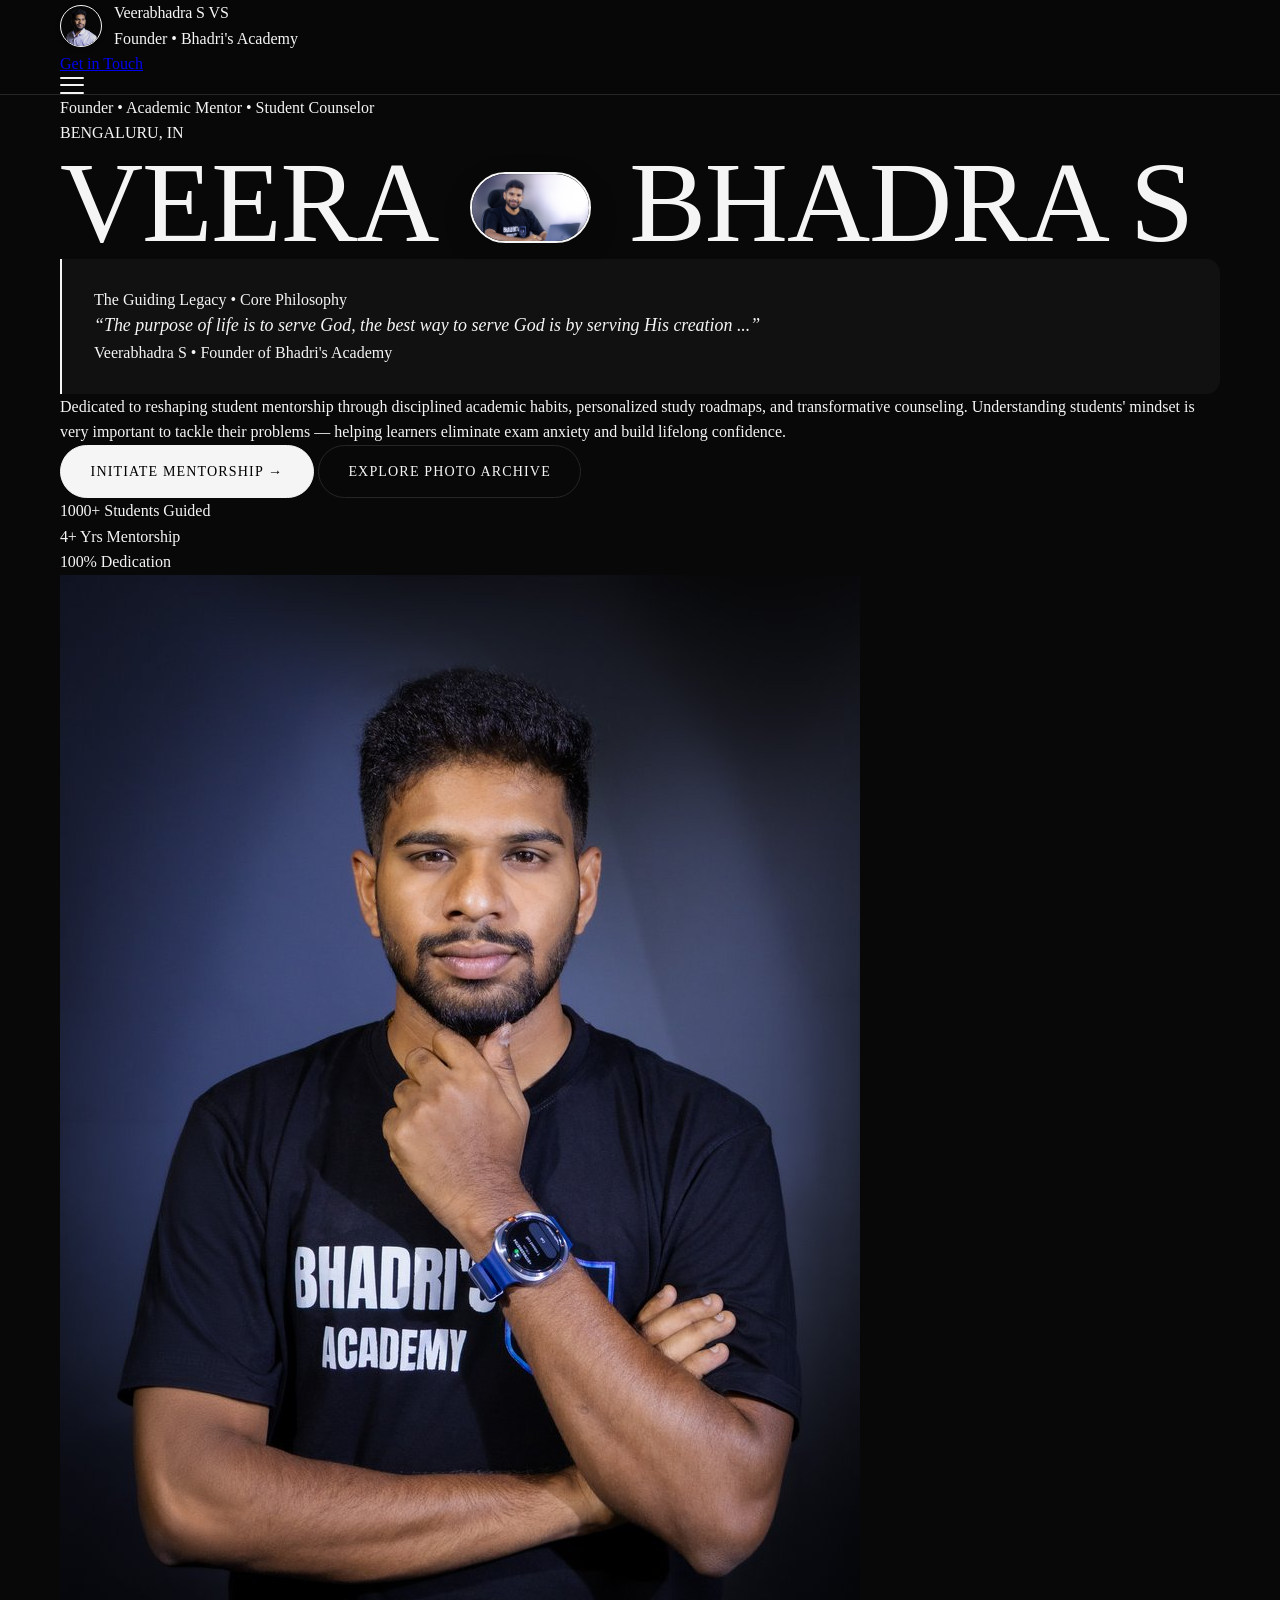
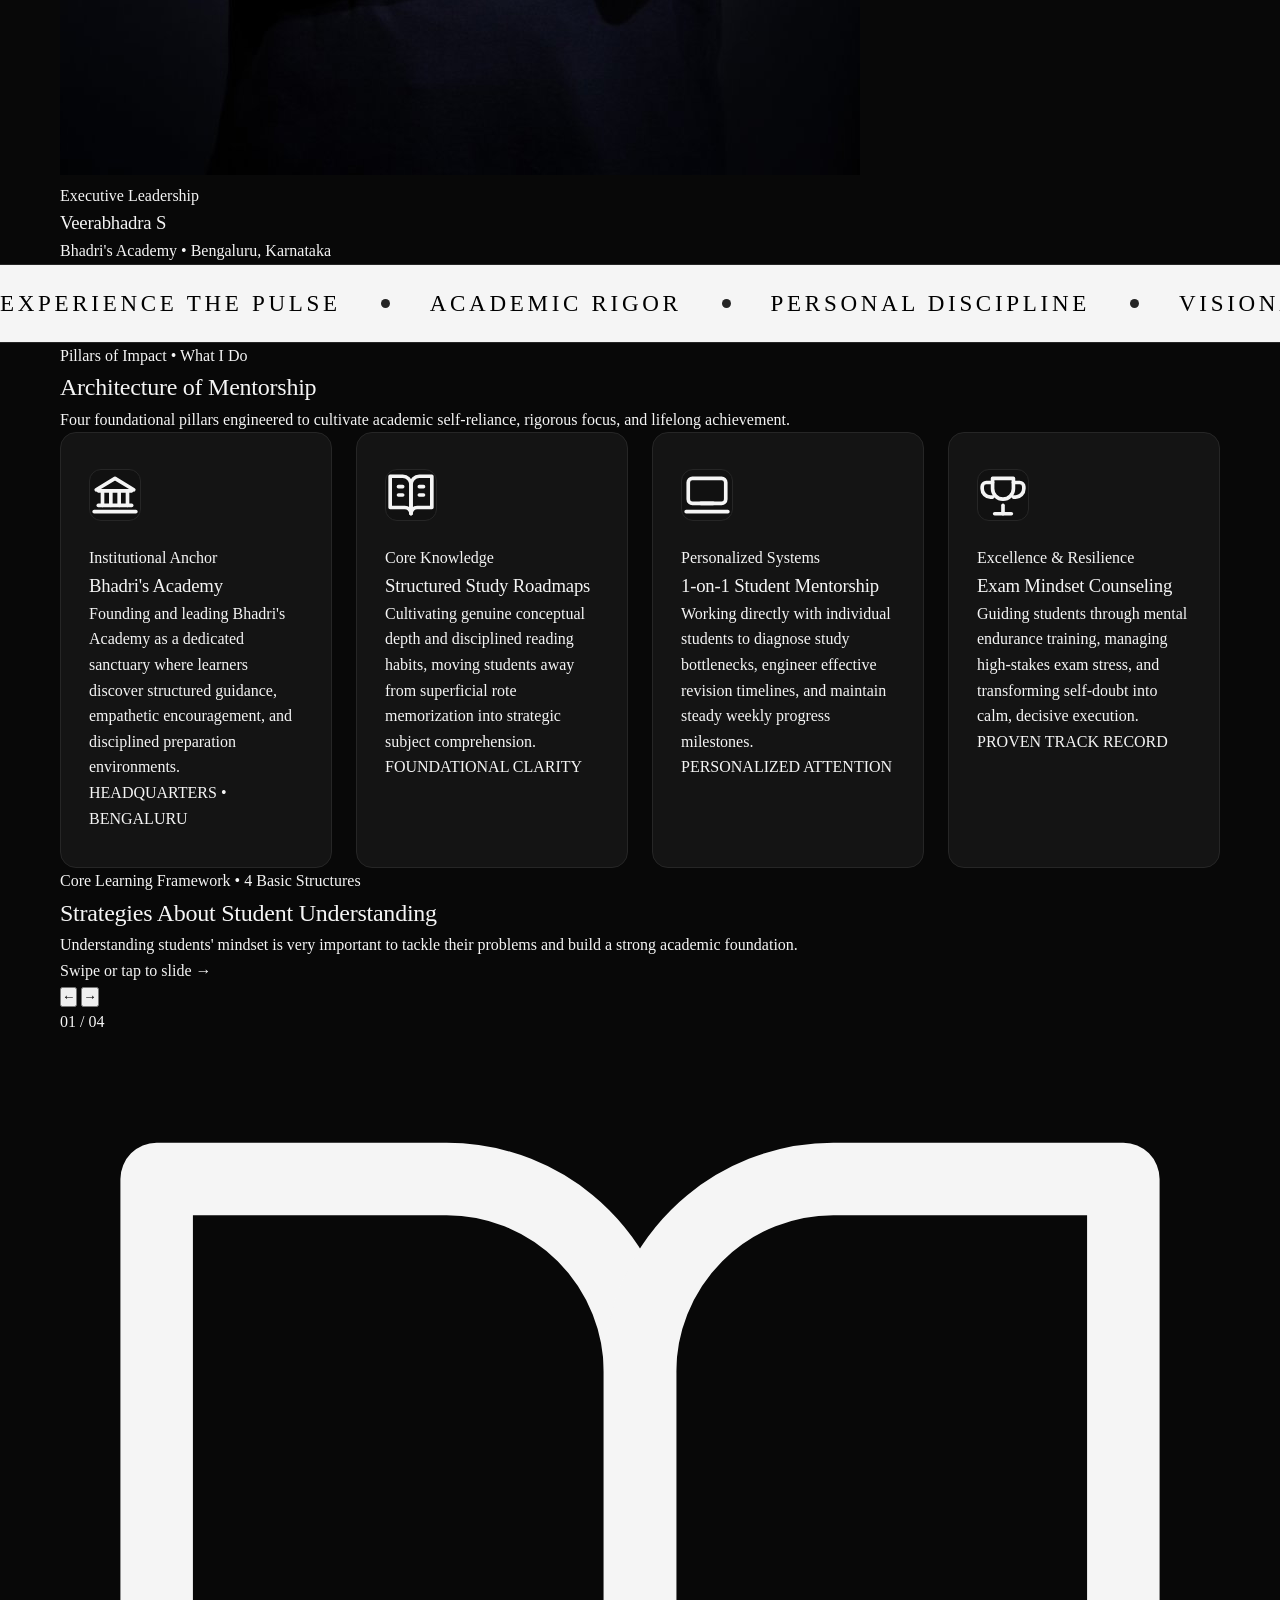
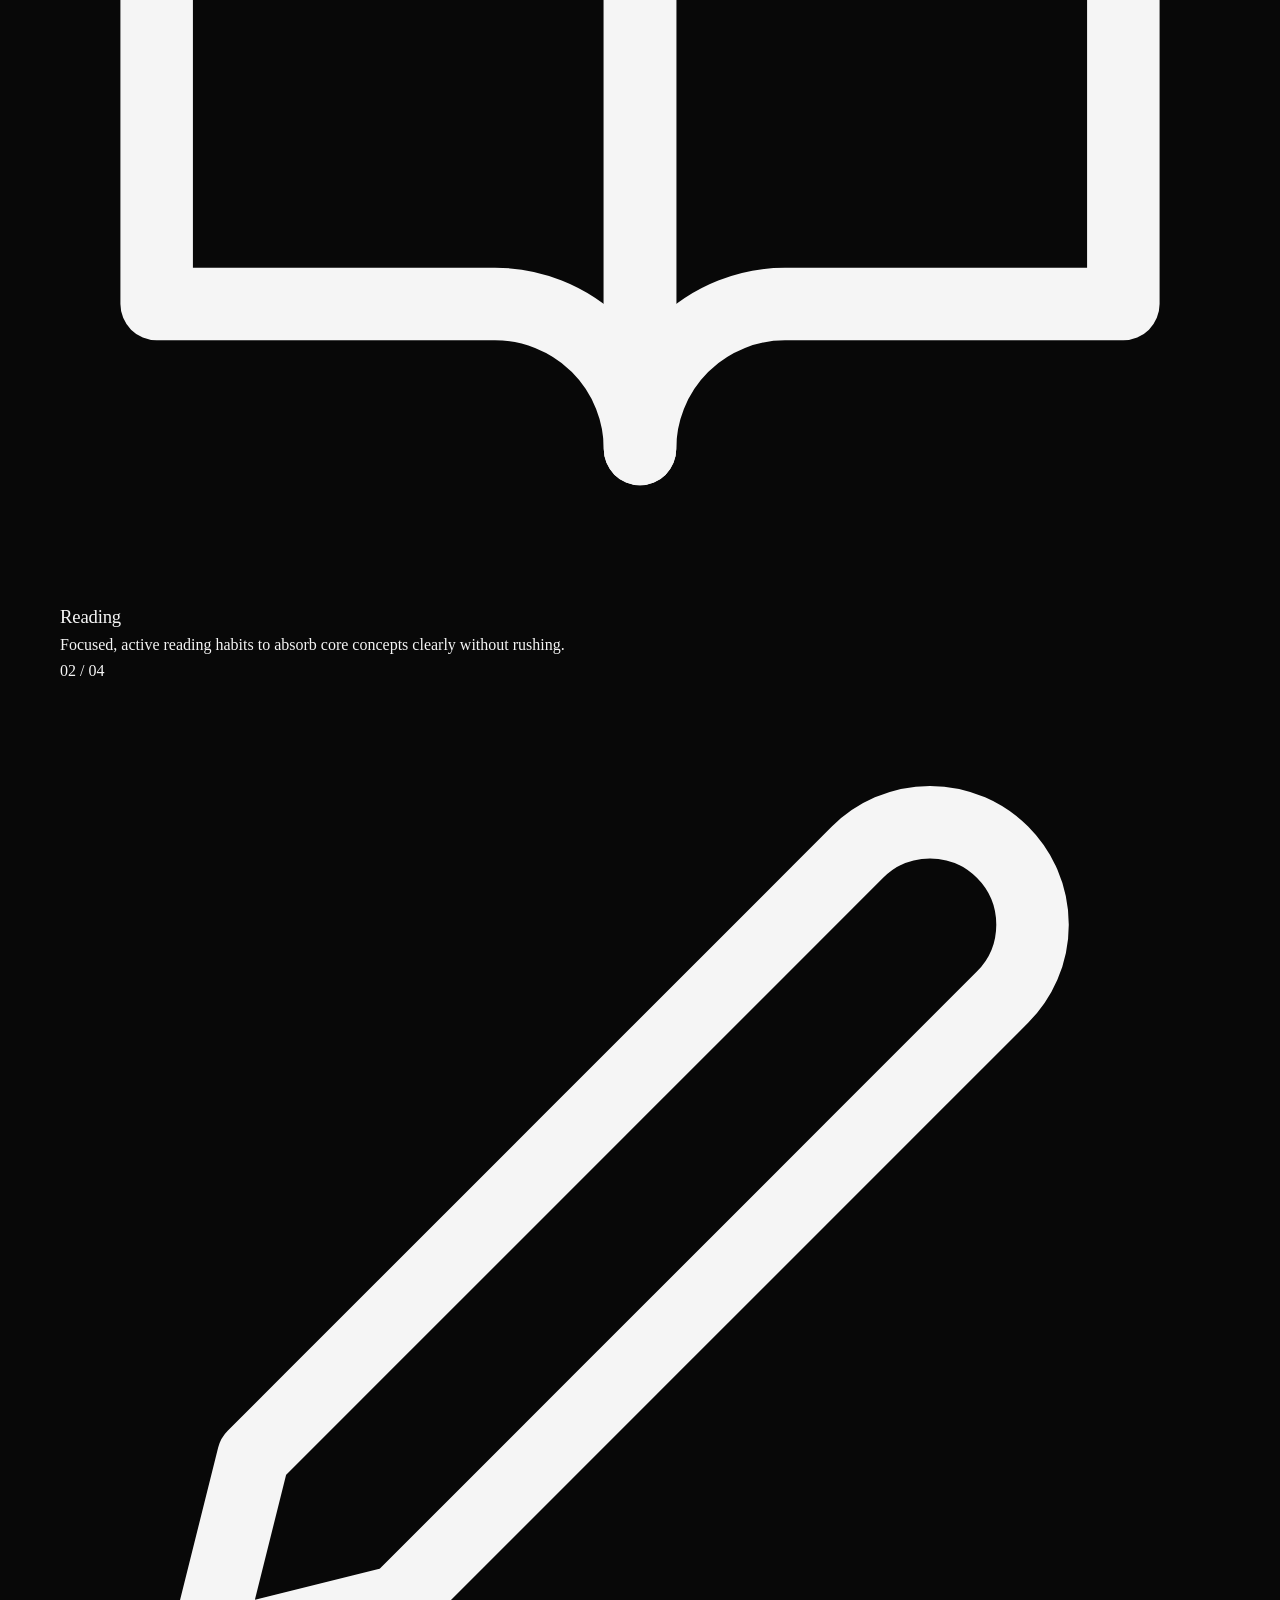
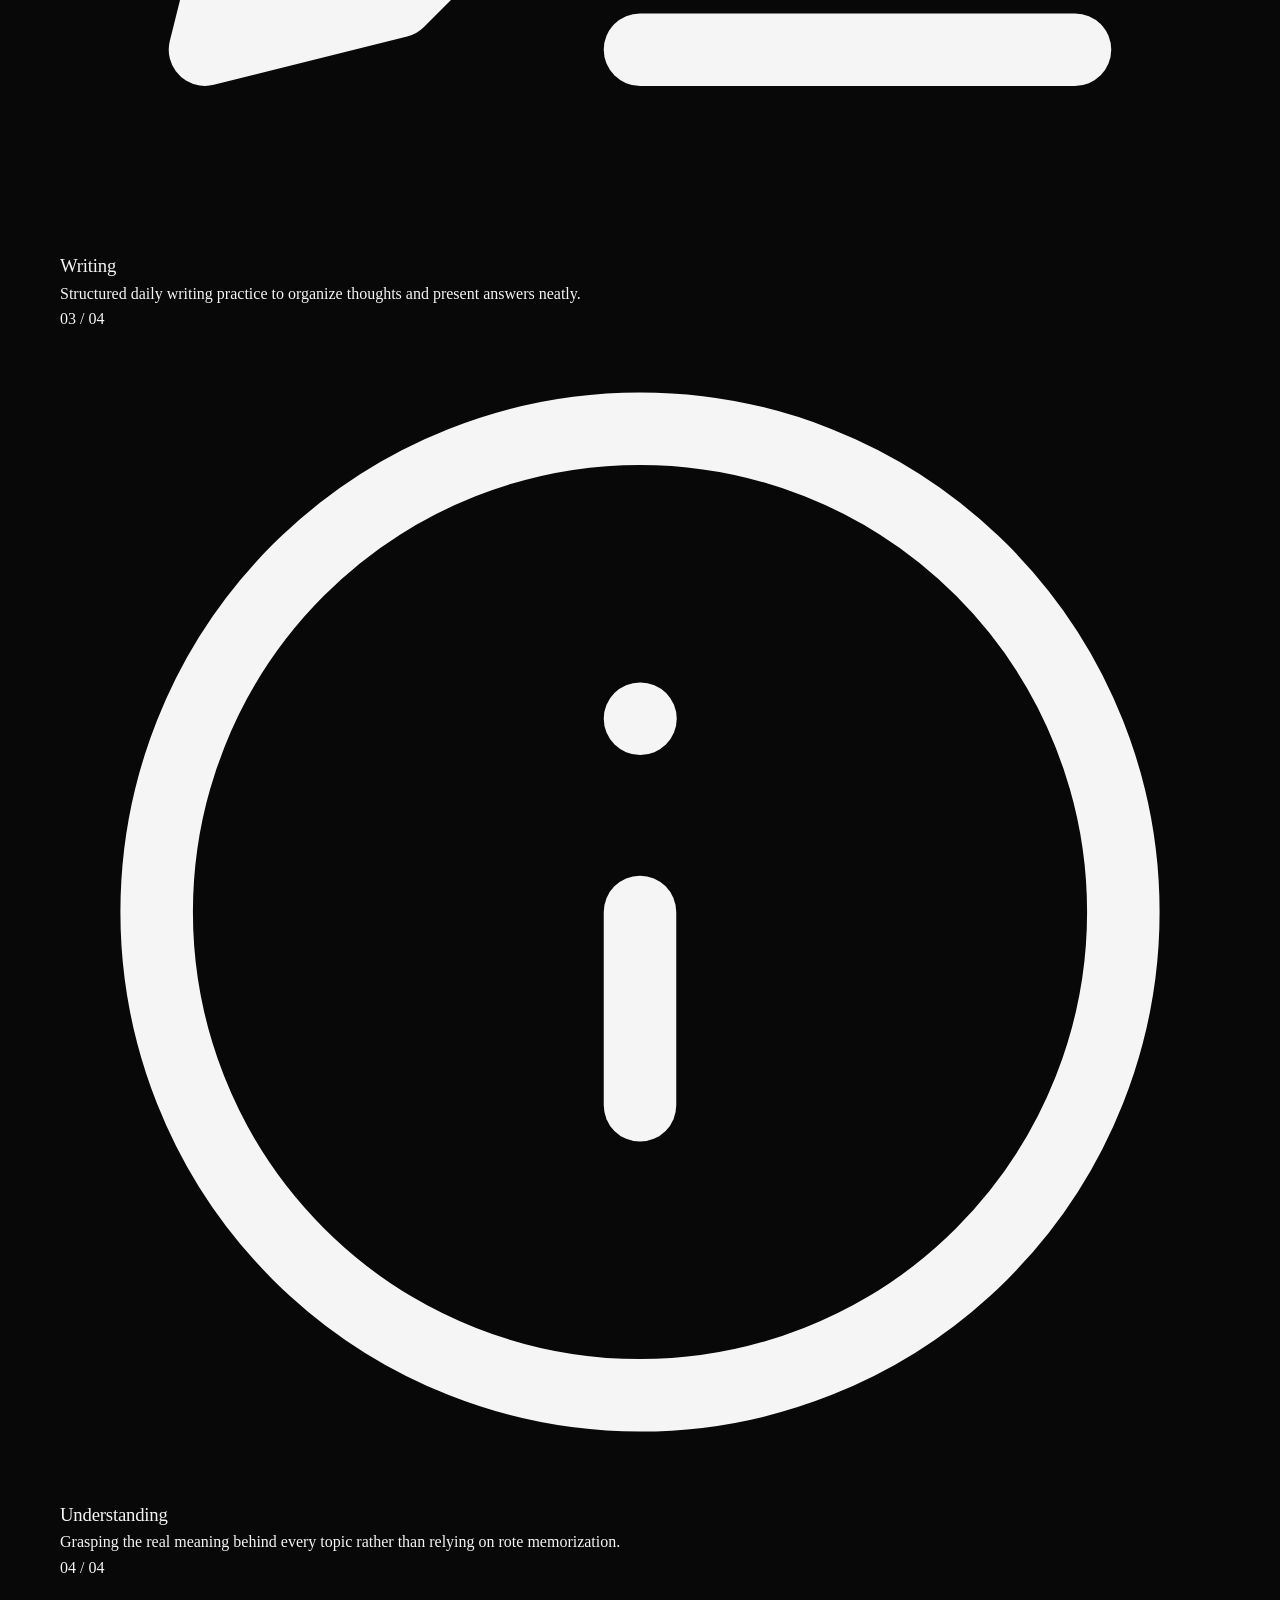
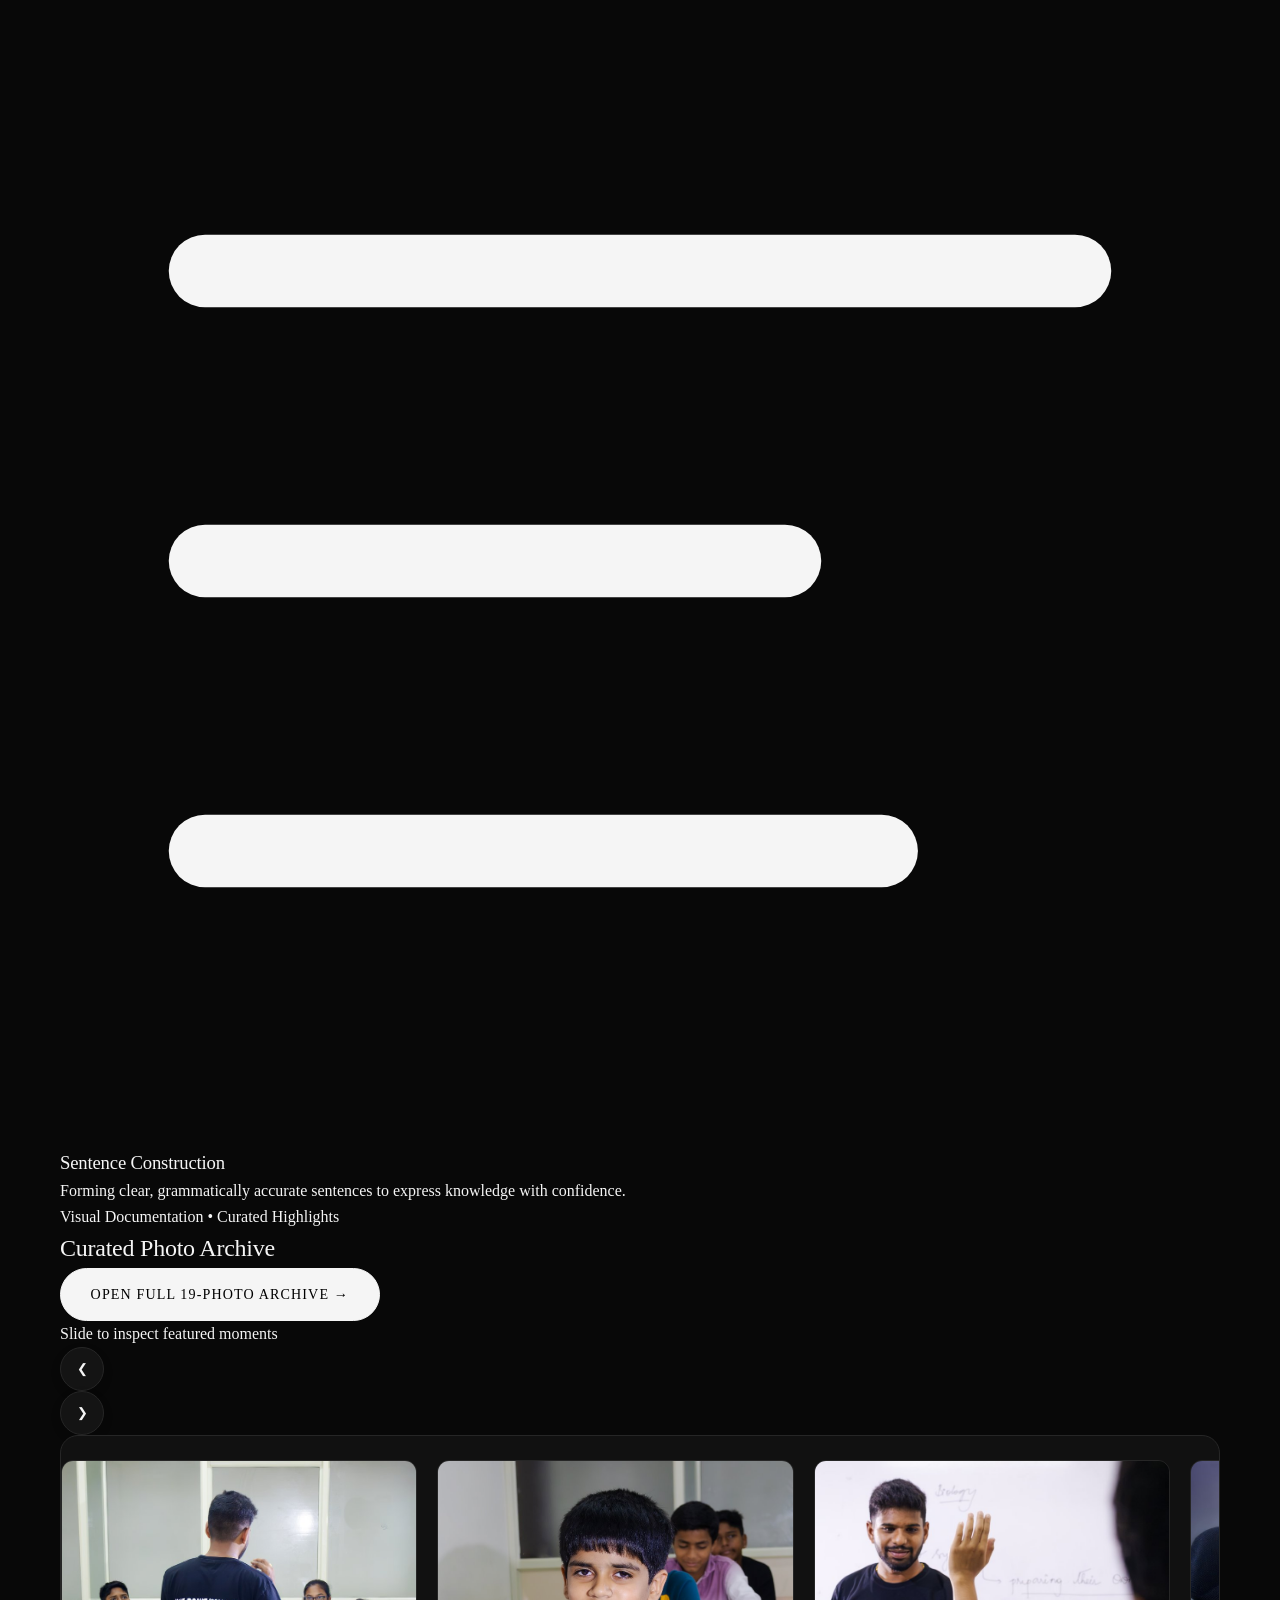
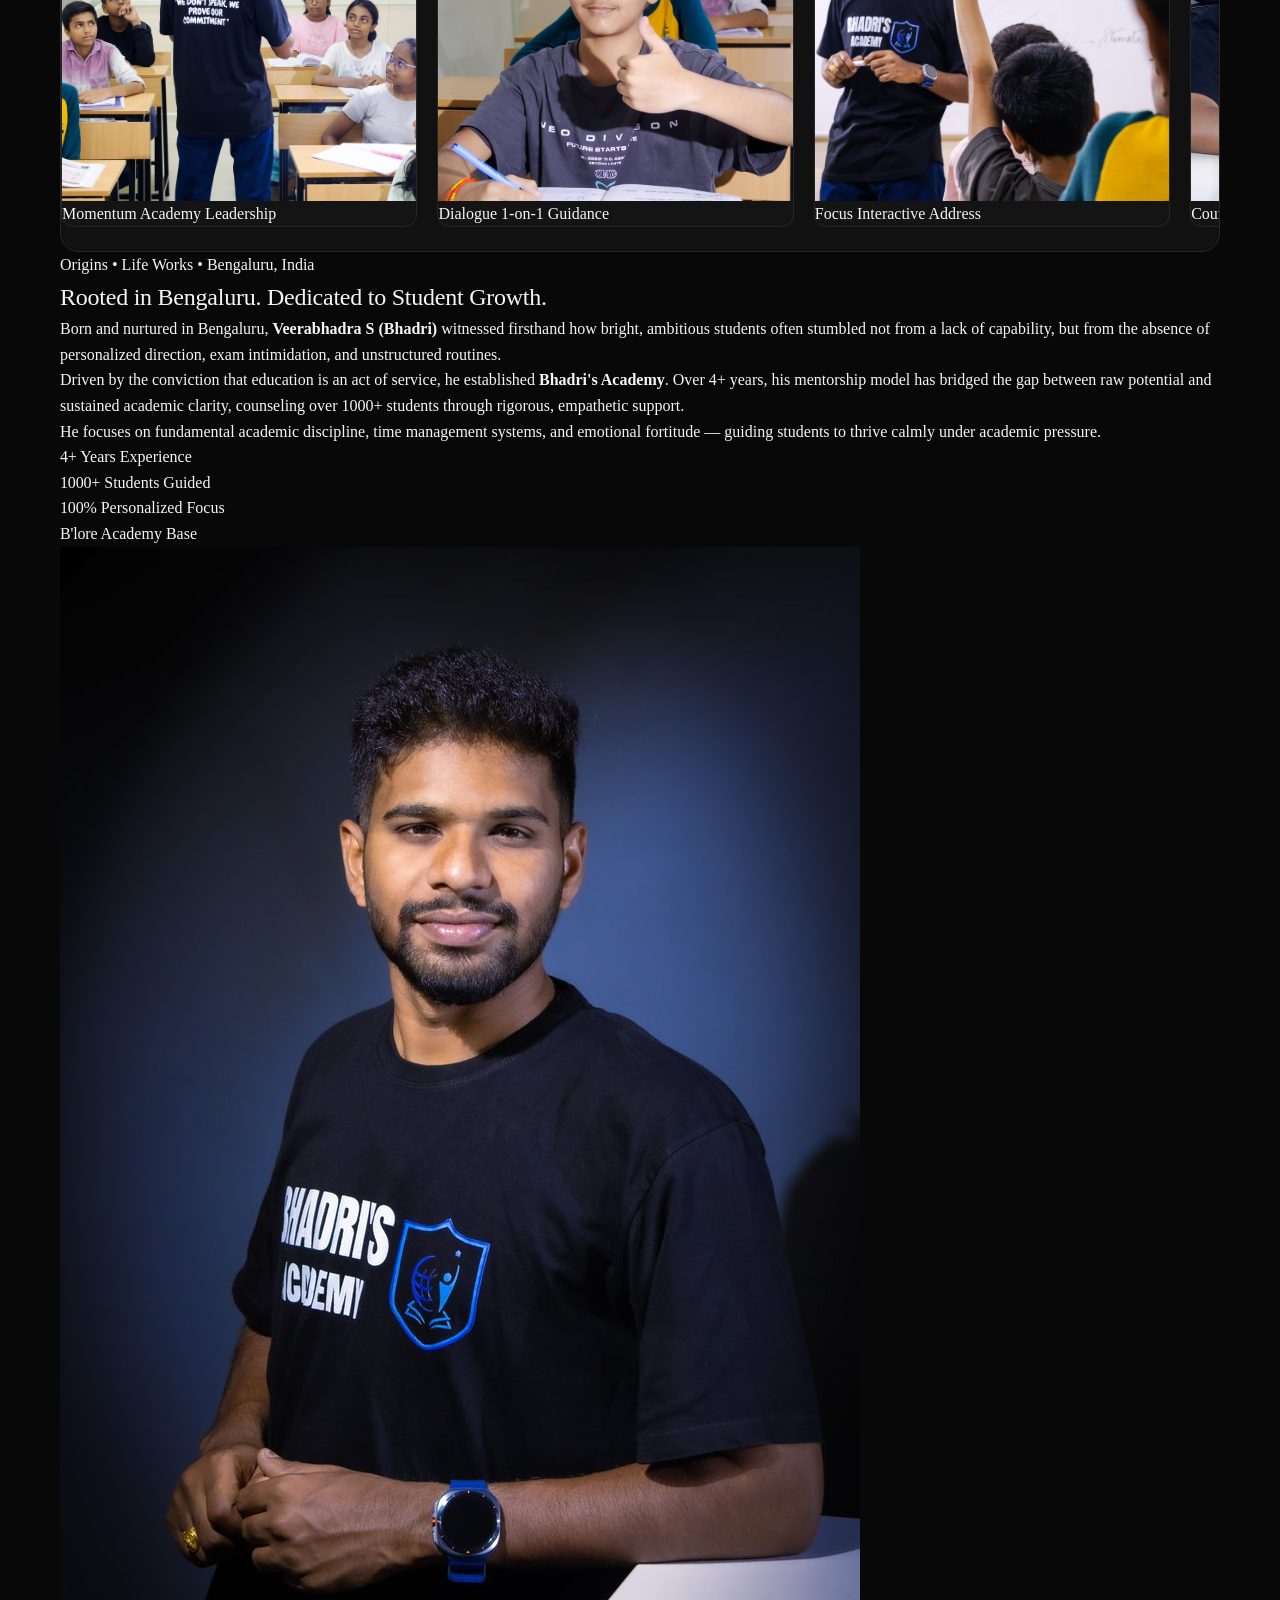
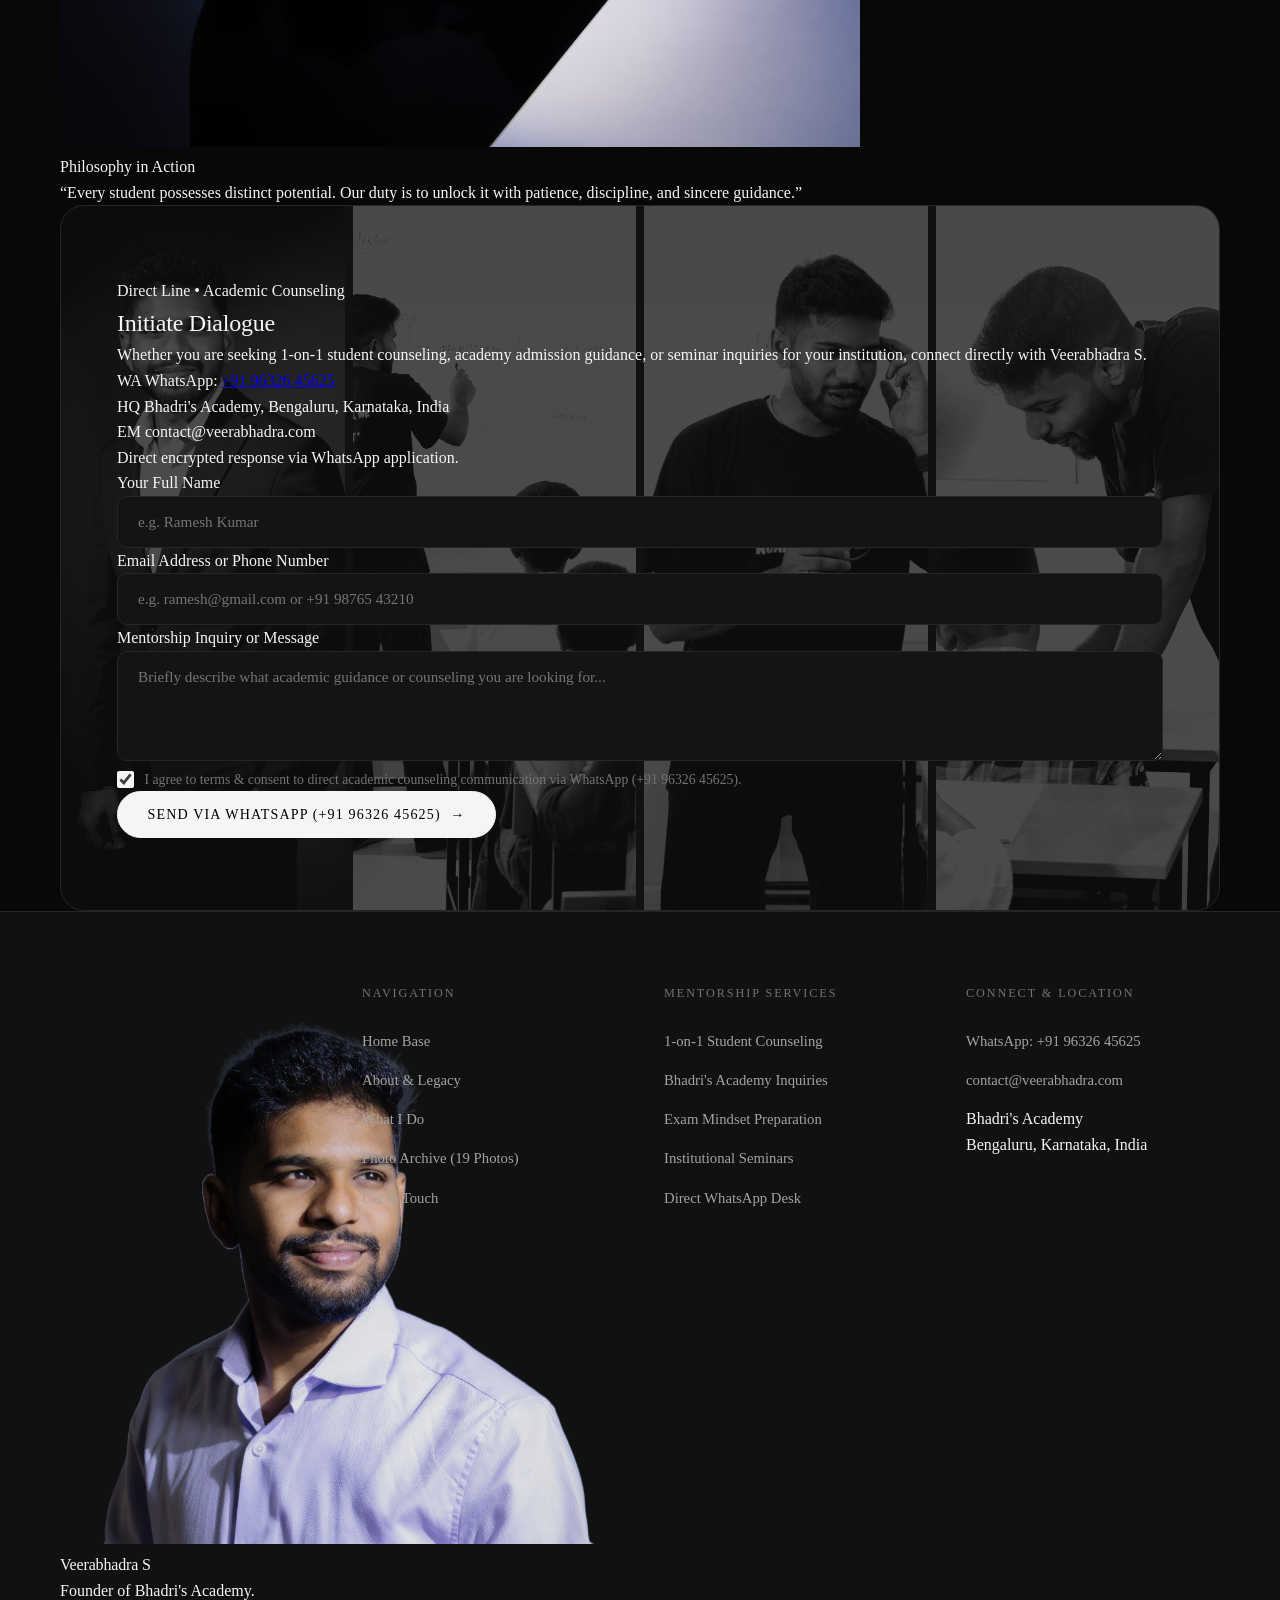
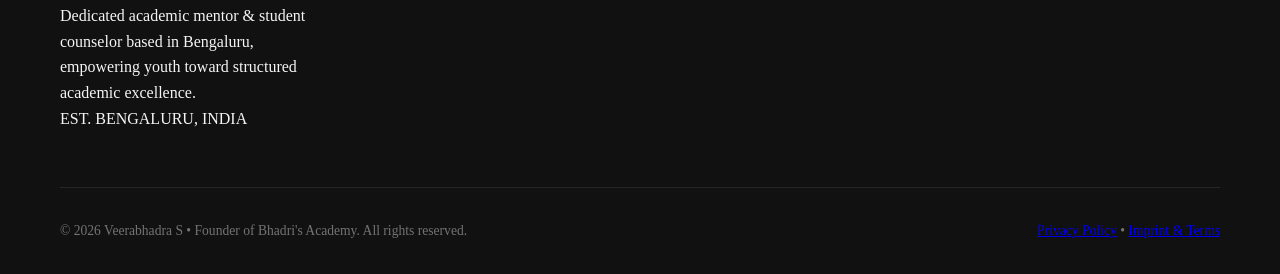
==== commit 8d44df82: "Update mobile header, contact details, student understanding strategies slider, and mobile bg" ====
--- a/index.html
+++ b/index.html
@@ -54,18 +54,18 @@
         <img src="assets/images/logo.png" alt="Veerabhadra S" class="monogram-avatar">
         <div class="flex flex-col min-w-0">
           <div class="flex items-center gap-2">
-            <span class="font-display text-sm tracking-widest text-black dark:text-white uppercase font-medium">Veerabhadra S</span>
-            <span class="text-[10px] font-mono tracking-widest px-1.5 py-0.5 rounded border border-neutral-300 dark:border-neutral-700 uppercase font-normal opacity-75">VS</span>
+            <span class="font-display text-xs sm:text-sm tracking-wider sm:tracking-widest text-black dark:text-white uppercase font-medium whitespace-nowrap">Veerabhadra S</span>
+            <span class="hidden sm:inline-block text-[10px] font-mono tracking-widest px-1.5 py-0.5 rounded border border-neutral-300 dark:border-neutral-700 uppercase font-normal opacity-75">VS</span>
           </div>
           <span class="text-[11px] font-mono tracking-wider text-neutral-500 dark:text-neutral-400 uppercase font-light hidden sm:block">Founder &bull; Bhadri's Academy</span>
         </div>
       </a>
 
       <!-- Right Header Actions (Center navbar removed) -->
-      <div class="flex items-center gap-3 sm:gap-4 flex-shrink-0">
+      <div class="flex items-center gap-2.5 sm:gap-4 flex-shrink-0">
         
         <!-- Direct Get in Touch CTA -->
-        <a href="#contact" class="text-[11px] sm:text-xs font-mono tracking-widest uppercase px-3.5 py-2 sm:px-5 sm:py-2.5 rounded-full bg-black text-white hover:bg-neutral-800 dark:bg-white dark:text-black dark:hover:bg-neutral-200 transition-all font-medium shadow-sm whitespace-nowrap">
+        <a href="#contact" class="text-[10px] sm:text-xs font-mono tracking-wider sm:tracking-widest uppercase px-3 py-1.5 sm:px-5 sm:py-2.5 rounded-full bg-black text-white hover:bg-neutral-800 dark:bg-white dark:text-black dark:hover:bg-neutral-200 transition-all font-medium shadow-sm whitespace-nowrap">
           Get in Touch
         </a>
 
@@ -125,8 +125,7 @@
           <span class="inline-photo-snippet" title="Veerabhadra S in Action">
             <img src="assets/images/bhadri-executive-desk.jpg" alt="Veerabhadra S">
           </span>
-          <span class="inline-block font-light">BHADRA</span>
-          <span class="inline-block ml-1 sm:ml-2 text-neutral-400 dark:text-neutral-500 font-extralight">S</span>
+          <span class="inline-block font-light">BHADRA S</span>
         </h1>
       </div>
 
@@ -149,7 +148,7 @@
           </div>
 
           <p class="text-base sm:text-lg text-neutral-600 dark:text-neutral-300 leading-relaxed font-light">
-            Dedicated to reshaping student mentorship through disciplined academic habits, personalized study roadmaps, and transformative counseling. Helping learners eliminate exam anxiety and build lifelong confidence.
+            Dedicated to reshaping student mentorship through disciplined academic habits, personalized study roadmaps, and transformative counseling. Understanding students' mindset is very important to tackle their problems &mdash; helping learners eliminate exam anxiety and build lifelong confidence.
           </p>
 
           <!-- Action Buttons & Quick Impact Metrics -->
@@ -166,11 +165,11 @@
             <!-- Monochromatic Micro Stats -->
             <div class="grid grid-cols-3 gap-2 sm:gap-4 pt-6 border-t border-neutral-200 dark:border-neutral-800">
               <div>
-                <span class="block font-display text-2xl sm:text-4xl font-light text-black dark:text-white">500+</span>
+                <span class="block font-display text-2xl sm:text-4xl font-light text-black dark:text-white">1000+</span>
                 <span class="text-[10px] sm:text-xs font-mono text-neutral-500 dark:text-neutral-400 uppercase tracking-wider font-light">Students Guided</span>
               </div>
               <div>
-                <span class="block font-display text-2xl sm:text-4xl font-light text-black dark:text-white">8+ Yrs</span>
+                <span class="block font-display text-2xl sm:text-4xl font-light text-black dark:text-white">4+ Yrs</span>
                 <span class="text-[10px] sm:text-xs font-mono text-neutral-500 dark:text-neutral-400 uppercase tracking-wider font-light">Mentorship</span>
               </div>
               <div>
@@ -355,6 +354,113 @@
   </section>
 
   <!-- =========================================================================
+       Strategies About Student Understanding
+       Simple 4-Part Foundational Structure: Reading, Writing, Understanding, Sentence Construction
+       ========================================================================= -->
+  <section id="strategies" class="py-16 md:py-24 border-b border-neutral-200 dark:border-neutral-800 bg-neutral-50/50 dark:bg-[#0c0c0c]">
+    <div class="container-editorial">
+      
+      <!-- Simple Section Header -->
+      <div class="flex flex-col sm:flex-row sm:items-end justify-between mb-8 md:mb-14 gap-4">
+        <div>
+          <span class="text-xs font-mono tracking-widest uppercase text-neutral-500 dark:text-neutral-400 block mb-2 font-light">
+            Core Learning Framework &bull; 4 Basic Structures
+          </span>
+          <h2 class="font-display text-2xl sm:text-3xl md:text-4xl font-light uppercase tracking-tight text-black dark:text-white mb-2">
+            Strategies About Student Understanding
+          </h2>
+          <p class="text-sm sm:text-base text-neutral-600 dark:text-neutral-400 font-light max-w-2xl leading-relaxed">
+            Understanding students' mindset is very important to tackle their problems and build a strong academic foundation.
+          </p>
+        </div>
+
+        <!-- Mobile-Only Slide Controls (Hidden on tablet/laptop/desktop) -->
+        <div class="flex sm:hidden items-center justify-between pt-1">
+          <span class="text-[11px] font-mono tracking-widest uppercase text-neutral-400 dark:text-neutral-500 font-light">
+            Swipe or tap to slide &rarr;
+          </span>
+          <div class="flex items-center gap-2">
+            <button id="strategiesPrev" class="w-9 h-9 rounded-full border border-neutral-300 dark:border-neutral-700 bg-white dark:bg-[#141414] text-black dark:text-white flex items-center justify-center text-xs" aria-label="Previous strategy card">
+              &#8592;
+            </button>
+            <button id="strategiesNext" class="w-9 h-9 rounded-full border border-neutral-300 dark:border-neutral-700 bg-white dark:bg-[#141414] text-black dark:text-white flex items-center justify-center text-xs" aria-label="Next strategy card">
+              &#8594;
+            </button>
+          </div>
+        </div>
+      </div>
+
+      <!-- 4 Basic Structures (Slide Cards on Mobile Only, 4-Col Grid on Desktop) -->
+      <div id="strategiesTrack" class="strategies-cards-track flex sm:grid sm:grid-cols-2 lg:grid-cols-4 gap-4 sm:gap-6">
+        
+        <!-- 1. Reading -->
+        <div class="strategy-slide-card p-6 rounded-2xl border border-neutral-200 dark:border-neutral-800 bg-white dark:bg-[#121212] transition-colors hover:border-neutral-400 dark:hover:border-neutral-600">
+          <div class="flex items-center justify-between mb-4">
+            <span class="text-xs font-mono tracking-widest text-neutral-400 dark:text-neutral-500 font-light">01 / 04</span>
+            <svg class="w-5 h-5 text-neutral-400 dark:text-neutral-400" fill="none" stroke="currentColor" stroke-width="1.5" viewBox="0 0 24 24" stroke-linecap="round" stroke-linejoin="round">
+              <path d="M2 3h6a4 4 0 0 1 4 4v14a3 3 0 0 0-3-3H2z"/>
+              <path d="M22 3h-6a4 4 0 0 0-4 4v14a3 3 0 0 1 3-3h7z"/>
+            </svg>
+          </div>
+          <h3 class="font-display text-lg font-medium text-black dark:text-white mb-2">Reading</h3>
+          <p class="text-sm text-neutral-600 dark:text-neutral-400 font-light leading-relaxed">
+            Focused, active reading habits to absorb core concepts clearly without rushing.
+          </p>
+        </div>
+
+        <!-- 2. Writing -->
+        <div class="strategy-slide-card p-6 rounded-2xl border border-neutral-200 dark:border-neutral-800 bg-white dark:bg-[#121212] transition-colors hover:border-neutral-400 dark:hover:border-neutral-600">
+          <div class="flex items-center justify-between mb-4">
+            <span class="text-xs font-mono tracking-widest text-neutral-400 dark:text-neutral-500 font-light">02 / 04</span>
+            <svg class="w-5 h-5 text-neutral-400 dark:text-neutral-400" fill="none" stroke="currentColor" stroke-width="1.5" viewBox="0 0 24 24" stroke-linecap="round" stroke-linejoin="round">
+              <path d="M12 20h9"/>
+              <path d="M16.5 3.5a2.121 2.121 0 0 1 3 3L7 19l-4 1 1-4L16.5 3.5z"/>
+            </svg>
+          </div>
+          <h3 class="font-display text-lg font-medium text-black dark:text-white mb-2">Writing</h3>
+          <p class="text-sm text-neutral-600 dark:text-neutral-400 font-light leading-relaxed">
+            Structured daily writing practice to organize thoughts and present answers neatly.
+          </p>
+        </div>
+
+        <!-- 3. Understanding -->
+        <div class="strategy-slide-card p-6 rounded-2xl border border-neutral-200 dark:border-neutral-800 bg-white dark:bg-[#121212] transition-colors hover:border-neutral-400 dark:hover:border-neutral-600">
+          <div class="flex items-center justify-between mb-4">
+            <span class="text-xs font-mono tracking-widest text-neutral-400 dark:text-neutral-500 font-light">03 / 04</span>
+            <svg class="w-5 h-5 text-neutral-400 dark:text-neutral-400" fill="none" stroke="currentColor" stroke-width="1.5" viewBox="0 0 24 24" stroke-linecap="round" stroke-linejoin="round">
+              <circle cx="12" cy="12" r="10"/>
+              <line x1="12" y1="16" x2="12" y2="12"/>
+              <line x1="12" y1="8" x2="12.01" y2="8"/>
+            </svg>
+          </div>
+          <h3 class="font-display text-lg font-medium text-black dark:text-white mb-2">Understanding</h3>
+          <p class="text-sm text-neutral-600 dark:text-neutral-400 font-light leading-relaxed">
+            Grasping the real meaning behind every topic rather than relying on rote memorization.
+          </p>
+        </div>
+
+        <!-- 4. Sentence Construction -->
+        <div class="strategy-slide-card p-6 rounded-2xl border border-neutral-200 dark:border-neutral-800 bg-white dark:bg-[#121212] transition-colors hover:border-neutral-400 dark:hover:border-neutral-600">
+          <div class="flex items-center justify-between mb-4">
+            <span class="text-xs font-mono tracking-widest text-neutral-400 dark:text-neutral-500 font-light">04 / 04</span>
+            <svg class="w-5 h-5 text-neutral-400 dark:text-neutral-400" fill="none" stroke="currentColor" stroke-width="1.5" viewBox="0 0 24 24" stroke-linecap="round" stroke-linejoin="round">
+              <line x1="21" y1="6" x2="3" y2="6"/>
+              <line x1="15" y1="12" x2="3" y2="12"/>
+              <line x1="17" y1="18" x2="3" y2="18"/>
+            </svg>
+          </div>
+          <h3 class="font-display text-lg font-medium text-black dark:text-white mb-2">Sentence Construction</h3>
+          <p class="text-sm text-neutral-600 dark:text-neutral-400 font-light leading-relaxed">
+            Forming clear, grammatically accurate sentences to express knowledge with confidence.
+          </p>
+        </div>
+
+      </div>
+
+    </div>
+  </section>
+
+  <!-- =========================================================================
        Interactive Gallery & Video Archive
        Curated photo carousel + Embedded video visualizer with custom player styling
        ========================================================================= -->
@@ -476,7 +582,7 @@
               Born and nurtured in Bengaluru, <strong class="font-normal text-black dark:text-white">Veerabhadra S (Bhadri)</strong> witnessed firsthand how bright, ambitious students often stumbled not from a lack of capability, but from the absence of personalized direction, exam intimidation, and unstructured routines.
             </p>
             <p>
-              Driven by the conviction that education is an act of service, he established <strong class="font-normal text-black dark:text-white">Bhadri's Academy</strong>. Over 8+ years, his mentorship model has bridged the gap between raw potential and sustained academic clarity, counseling over 500 students through rigorous, empathetic support.
+              Driven by the conviction that education is an act of service, he established <strong class="font-normal text-black dark:text-white">Bhadri's Academy</strong>. Over 4+ years, his mentorship model has bridged the gap between raw potential and sustained academic clarity, counseling over 1000+ students through rigorous, empathetic support.
             </p>
             <p class="text-sm font-light text-neutral-500 dark:text-neutral-400">
               He focuses on fundamental academic discipline, time management systems, and emotional fortitude &mdash; guiding students to thrive calmly under academic pressure.
@@ -486,12 +592,12 @@
           <!-- Milestones Grid -->
           <div class="grid grid-cols-2 sm:grid-cols-4 gap-4 pt-6 border-t border-neutral-200 dark:border-neutral-800">
             <div>
-              <span class="block font-display text-3xl font-light tracking-tight text-black dark:text-white">8+</span>
+              <span class="block font-display text-3xl font-light tracking-tight text-black dark:text-white">4+</span>
               <span class="text-xs font-mono text-neutral-500 dark:text-neutral-400 uppercase tracking-widest font-light">Years Experience</span>
             </div>
             <div>
-              <span class="block font-display text-3xl font-light tracking-tight text-black dark:text-white">500+</span>
-              <span class="text-xs font-mono text-neutral-500 dark:text-neutral-400 uppercase tracking-widest font-light">Mentees Guided</span>
+              <span class="block font-display text-3xl font-light tracking-tight text-black dark:text-white">1000+</span>
+              <span class="text-xs font-mono text-neutral-500 dark:text-neutral-400 uppercase tracking-widest font-light">Students Guided</span>
             </div>
             <div>
               <span class="block font-display text-3xl font-light tracking-tight text-black dark:text-white">100%</span>
@@ -572,7 +678,7 @@
                   </div>
                   <div class="flex items-center gap-3 text-neutral-700 dark:text-neutral-300">
                     <span class="w-8 h-8 rounded-full border border-neutral-300 dark:border-neutral-700 flex items-center justify-center font-normal text-[11px]">EM</span>
-                    <span class="font-light">contact@veerabhadri.com</span>
+                    <span class="font-light">contact@veerabhadra.com</span>
                   </div>
                 </div>
               </div>
@@ -686,8 +792,8 @@
               </a>
             </li>
             <li>
-              <a href="mailto:contact@veerabhadri.com" class="font-mono text-xs">
-                contact@veerabhadri.com
+              <a href="mailto:contact@veerabhadra.com" class="font-mono text-xs">
+                contact@veerabhadra.com
               </a>
             </li>
             <li class="text-xs text-neutral-500 dark:text-neutral-400 font-mono font-light">
--- a/assets/css/style.css
+++ b/assets/css/style.css
@@ -862,6 +862,17 @@
     padding-right: 1rem;
   }
 
+  /* Header Monogram on Mobile */
+  .monogram-badge {
+    gap: 0.5rem;
+  }
+
+  .monogram-avatar {
+    width: 36px;
+    height: 36px;
+    flex-shrink: 0;
+  }
+
   /* Hero Typography and Image Snippet */
   .hero-name-typography {
     font-size: clamp(2.1rem, 9.5vw, 3.4rem);
@@ -903,9 +914,54 @@
     height: 250px;
   }
 
-  /* Initiate Dialogue / Contact Card */
+  /* Strategies Slide Cards (Mobile Only <= 640px) */
+  #strategiesTrack.strategies-cards-track {
+    display: flex;
+    flex-wrap: nowrap;
+    overflow-x: auto;
+    scroll-snap-type: x mandatory;
+    -webkit-overflow-scrolling: touch;
+    scroll-behavior: smooth;
+    gap: 1rem;
+    padding-bottom: 0.5rem;
+    scrollbar-width: none;
+  }
+
+  #strategiesTrack.strategies-cards-track::-webkit-scrollbar {
+    display: none;
+  }
+
+  .strategy-slide-card {
+    flex: 0 0 84%;
+    max-width: 84%;
+    scroll-snap-align: start;
+  }
+
+  /* Initiate Dialogue / Contact Card & Mobile Background Fix */
   .newsletter-hero-box {
     border-radius: 18px;
+  }
+
+  .newsletter-backdrop-mosaic {
+    grid-template-columns: 1fr;
+    grid-template-rows: 1fr;
+    gap: 0;
+    opacity: 0.16;
+  }
+
+  .dark .newsletter-backdrop-mosaic {
+    opacity: 0.18;
+  }
+
+  .newsletter-backdrop-mosaic img:not(:first-child) {
+    display: none;
+  }
+
+  .newsletter-backdrop-mosaic img:first-child {
+    width: 100%;
+    height: 100%;
+    object-fit: cover;
+    object-position: center 15%;
   }
 
   .newsletter-card-content {
